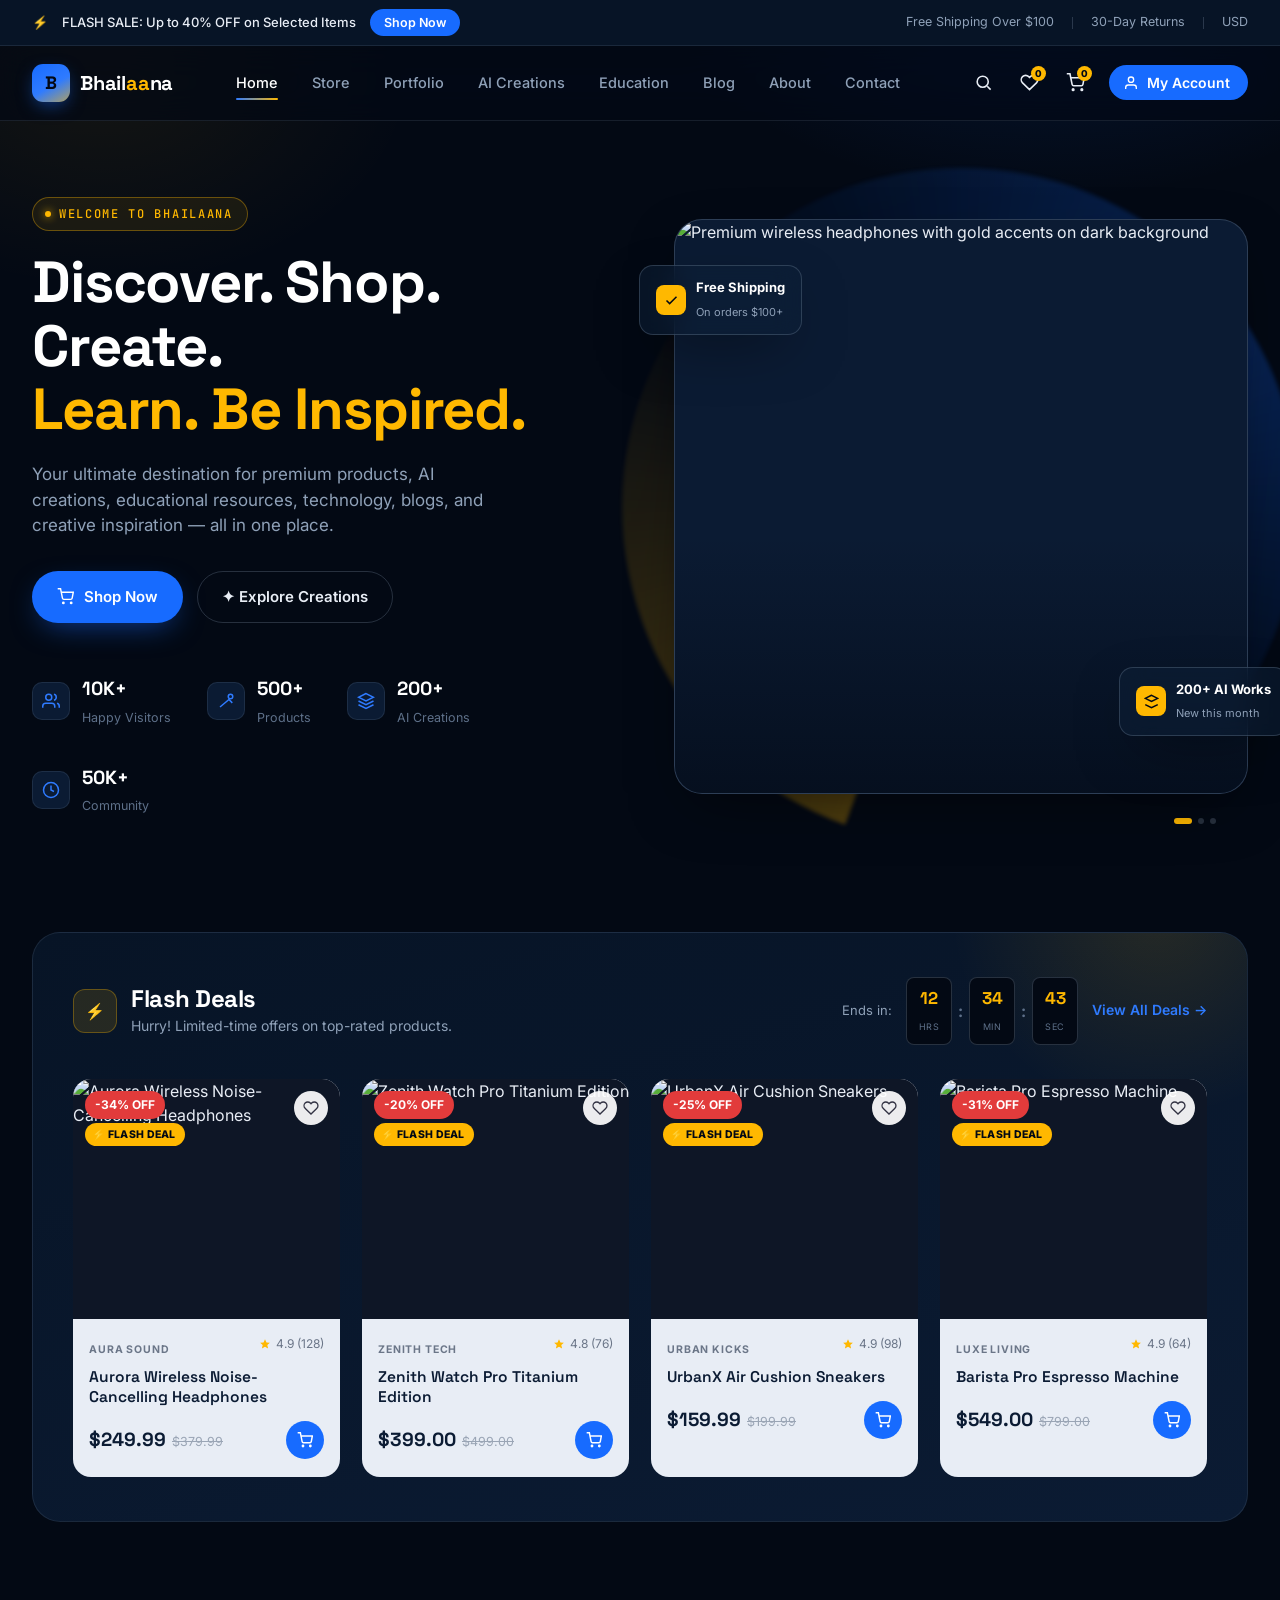
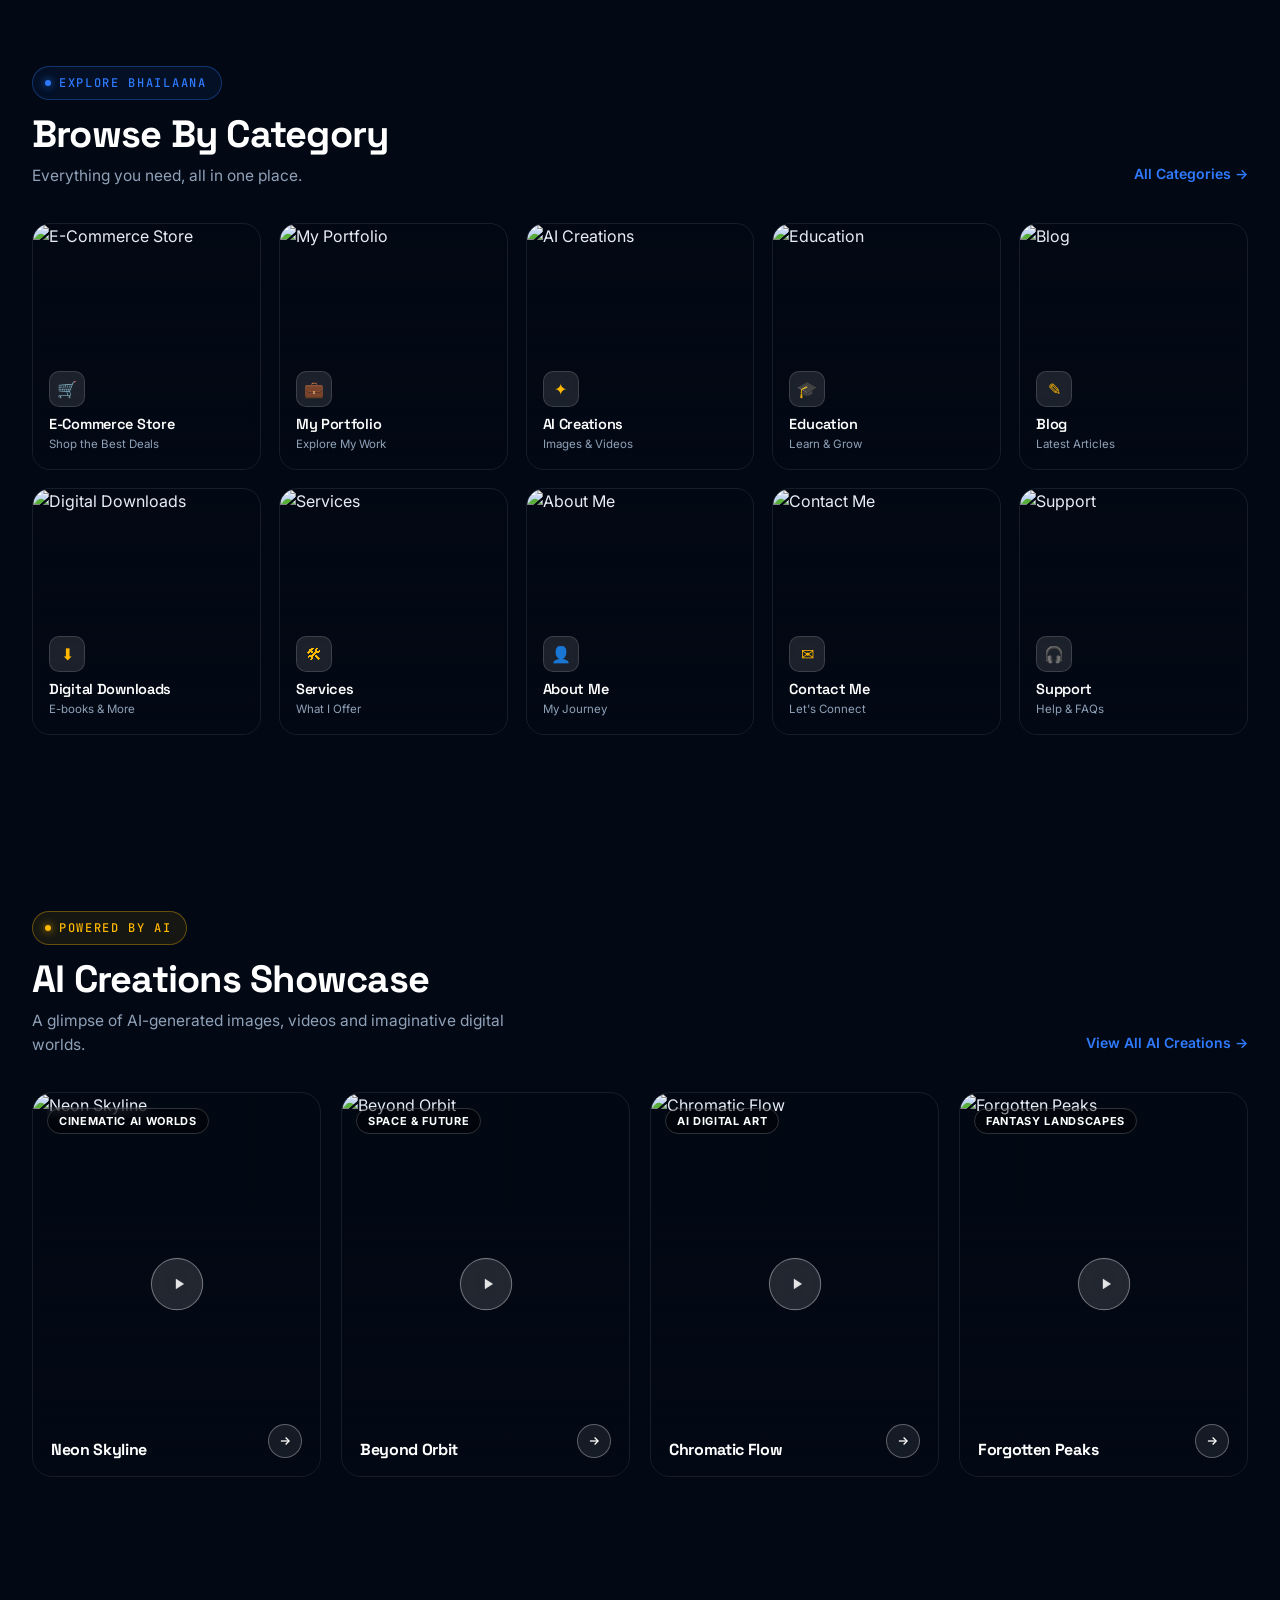
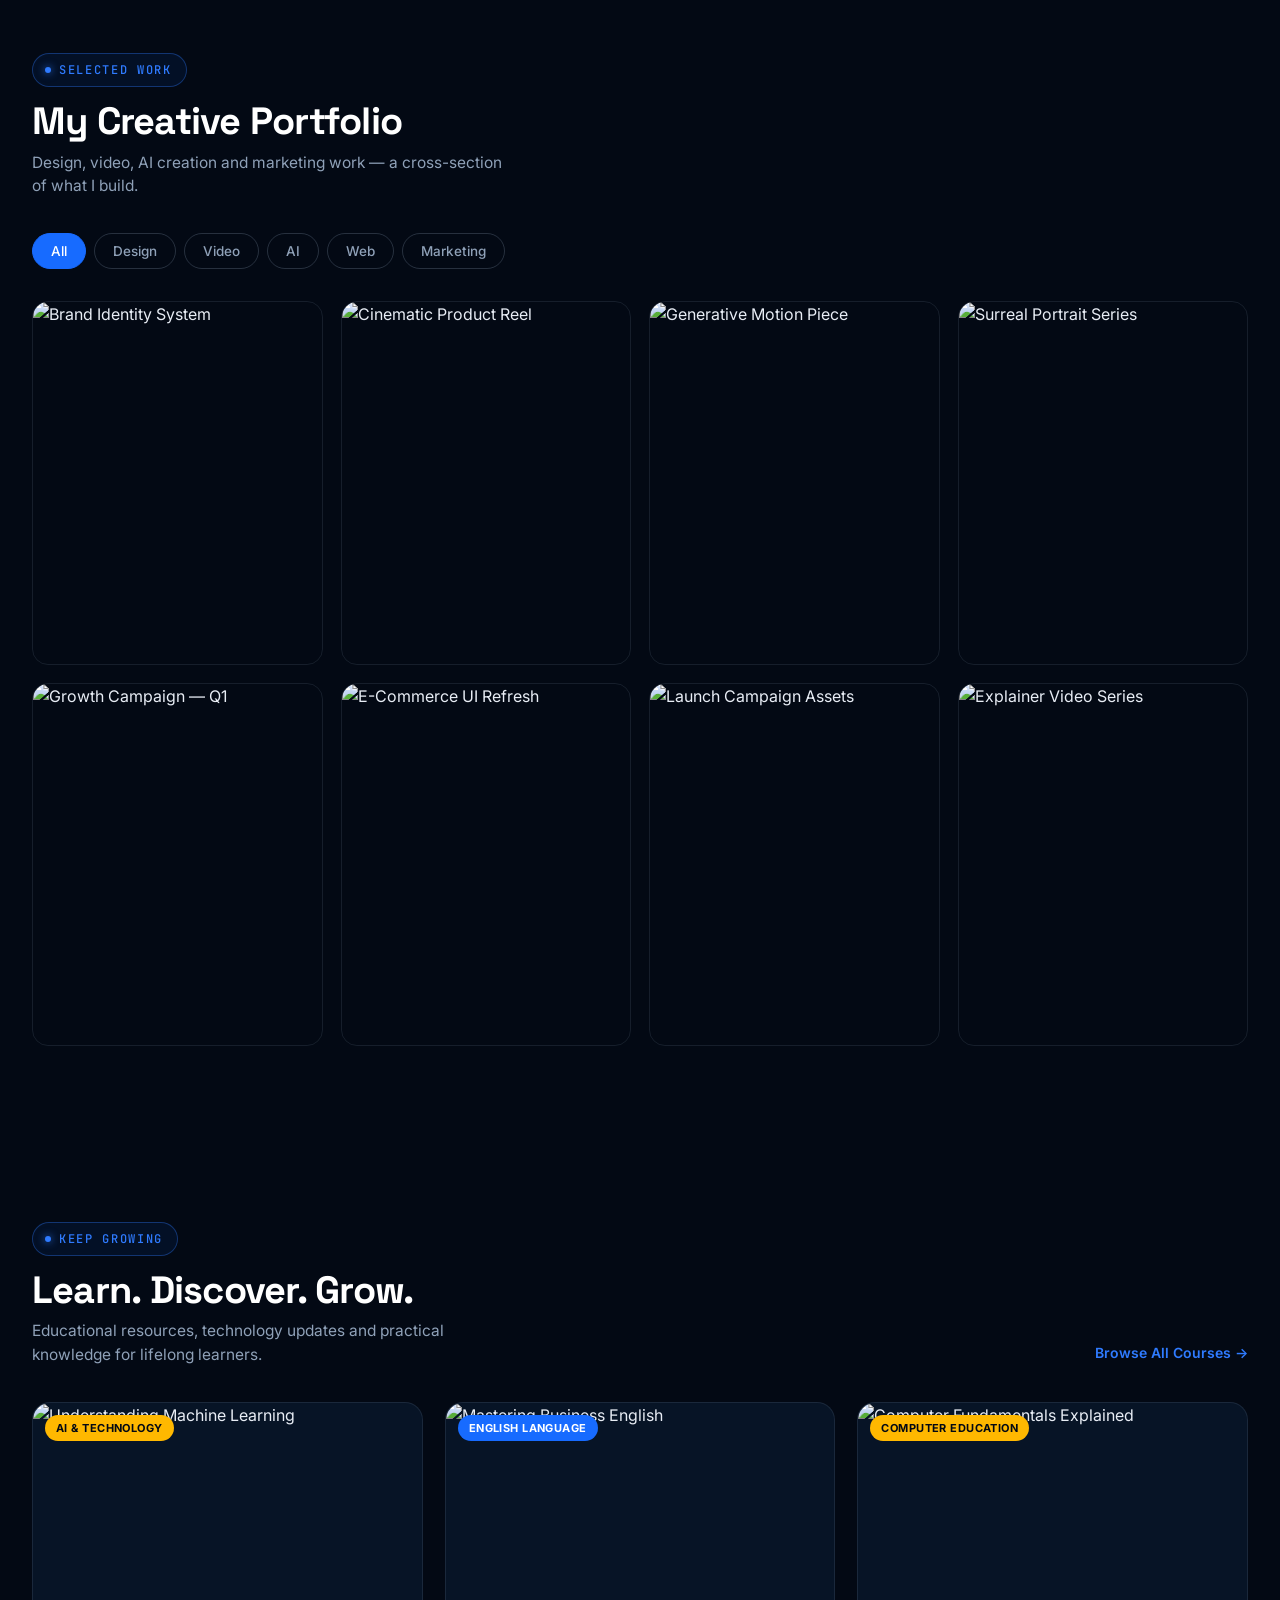
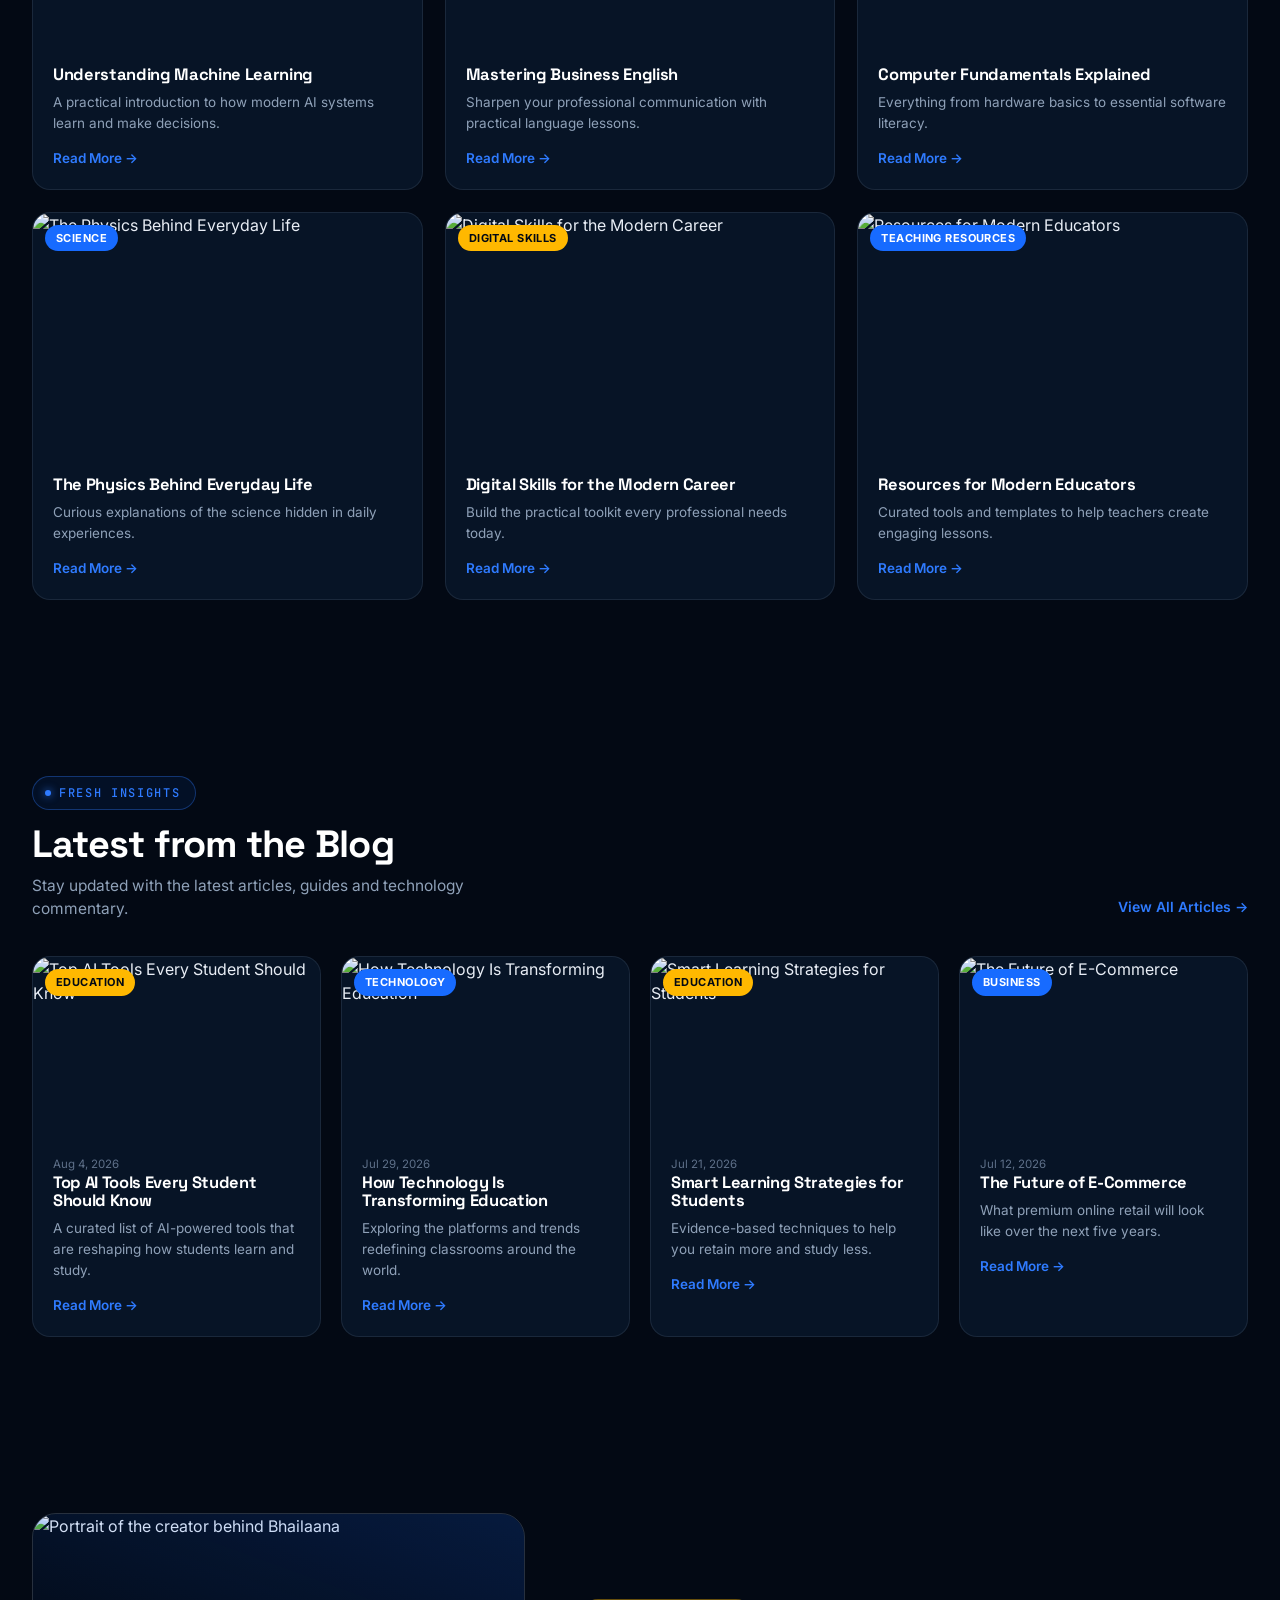
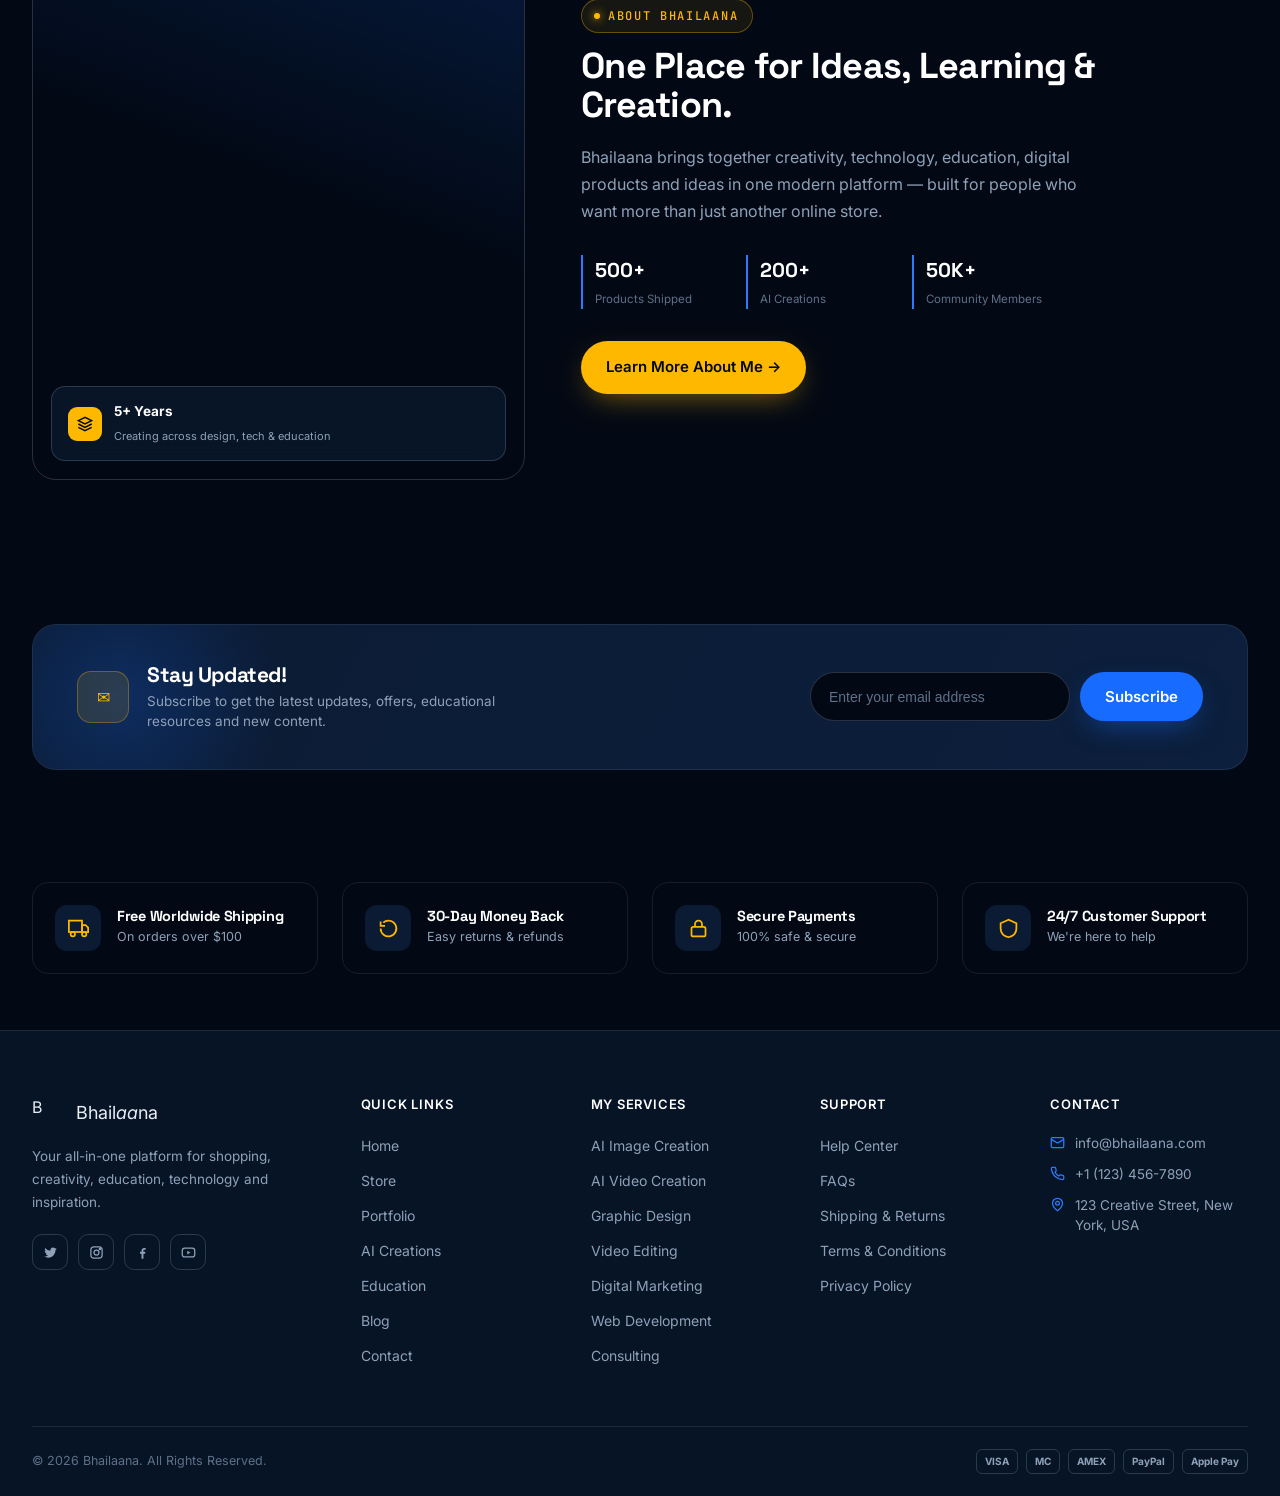
==== index.html @ aaf4d67b "Add files via upload Add homepage," ====
<!DOCTYPE html>
<html lang="en">
<head>
<meta charset="UTF-8">
<meta name="viewport" content="width=device-width, initial-scale=1.0">
<title>Bhailaana — Discover. Shop. Create. Learn.</title>
<meta name="description" content="Bhailaana — a premium digital ecosystem combining e-commerce, AI creations, education, portfolio and technology in one place.">
<link rel="preconnect" href="https://fonts.googleapis.com">
<link rel="preconnect" href="https://fonts.gstatic.com" crossorigin>
<link href="https://fonts.googleapis.com/css2?family=Space+Grotesk:wght@400;500;600;700&family=Inter:wght@400;500;600;700;800&family=JetBrains+Mono:wght@400;500&display=swap" rel="stylesheet">
<style>
  :root{
    --bg-deep:#030914;
    --bg-dark:#071426;
    --bg-navy:#0B1B33;
    --bg-navy-soft:#0E2038;
    --blue:#176BFF;
    --blue-bright:#2F7BFF;
    --gold:#FFB800;
    --gold-soft:#FFD060;
    --white:#FFFFFF;
    --soft-white:#E8EDF5;
    --muted:#8FA1B8;
    --muted-dim:#5E7089;
    --line:rgba(143,161,184,0.14);
    --line-strong:rgba(143,161,184,0.26);
    --glass:rgba(14,32,56,0.55);
    --radius-lg:22px;
    --radius-md:16px;
    --radius-sm:10px;
    --shadow-soft:0 20px 60px -20px rgba(0,0,0,0.6);
    --shadow-glow-blue:0 0 0 1px rgba(23,107,255,0.25), 0 12px 40px -8px rgba(23,107,255,0.45);
    --shadow-glow-gold:0 0 0 1px rgba(255,184,0,0.25), 0 12px 40px -8px rgba(255,184,0,0.35);
    --ease:cubic-bezier(.22,1,.36,1);
  }

  *{box-sizing:border-box; margin:0; padding:0;}
  html{scroll-behavior:smooth;}
  body{
    background:var(--bg-deep);
    color:var(--soft-white);
    font-family:'Inter',sans-serif;
    -webkit-font-smoothing:antialiased;
    overflow-x:hidden;
    line-height:1.5;
  }
  img{max-width:100%; display:block;}
  a{color:inherit; text-decoration:none;}
  button{font-family:inherit; cursor:pointer;}
  ul{list-style:none;}

  h1,h2,h3,h4{
    font-family:'Space Grotesk',sans-serif;
    color:var(--white);
    letter-spacing:-0.02em;
    line-height:1.1;
  }
  .mono{font-family:'JetBrains Mono',monospace;}

  ::selection{background:var(--blue); color:var(--white);}

  .wrap{max-width:1320px; margin:0 auto; padding:0 32px;}

  /* Background ambient glow layer */
  .bg-glow{
    position:fixed; inset:0; z-index:-1; pointer-events:none;
    background:
      radial-gradient(680px 420px at 82% -6%, rgba(23,107,255,0.16), transparent 60%),
      radial-gradient(520px 360px at 8% 8%, rgba(255,184,0,0.07), transparent 60%),
      var(--bg-deep);
  }

  /* ---------- Utility ---------- */
  .eyebrow{
    display:inline-flex; align-items:center; gap:8px;
    font-family:'JetBrains Mono',monospace;
    font-size:12px; letter-spacing:0.14em; text-transform:uppercase;
    color:var(--blue-bright); font-weight:500;
    padding:7px 14px 7px 12px;
    border:1px solid rgba(47,123,255,0.35);
    border-radius:100px;
    background:rgba(23,107,255,0.08);
  }
  .eyebrow.gold{color:var(--gold); border-color:rgba(255,184,0,0.35); background:rgba(255,184,0,0.08);}
  .eyebrow .dot{width:6px; height:6px; border-radius:50%; background:currentColor; box-shadow:0 0 8px currentColor;}

  .section-head{
    display:flex; align-items:flex-end; justify-content:space-between;
    gap:24px; margin-bottom:36px; flex-wrap:wrap;
  }
  .section-head h2{font-size:clamp(26px,3.4vw,38px); margin-top:14px;}
  .section-head p{color:var(--muted); font-size:15.5px; margin-top:8px; max-width:480px;}
  .section-link{
    font-size:14px; font-weight:600; color:var(--blue-bright);
    display:inline-flex; align-items:center; gap:6px;
    white-space:nowrap; padding-bottom:2px; border-bottom:1px solid transparent;
    transition:border-color .25s var(--ease), gap .25s var(--ease), color .25s var(--ease);
  }
  .section-link:hover{gap:10px; border-color:var(--blue-bright); color:var(--gold-soft);}

  section{padding:88px 0; position:relative;}
  section.tight{padding:56px 0;}

  /* Scroll reveal */
  .reveal{opacity:0; transform:translateY(26px); transition:opacity .7s var(--ease), transform .7s var(--ease);}
  .reveal.in{opacity:1; transform:translateY(0);}

  /* ---------- Top Bar ---------- */
  .topbar{
    background:var(--bg-dark);
    border-bottom:1px solid var(--line);
    font-size:13px;
  }
  .topbar .wrap{
    display:flex; align-items:center; justify-content:space-between;
    padding:9px 32px; gap:20px;
  }
  .topbar-left{display:flex; align-items:center; gap:14px; color:var(--soft-white); font-weight:500;}
  .topbar-left .bolt{color:var(--gold);}
  .topbar-left .btn-flash{
    background:var(--blue); color:var(--white); border:none;
    padding:6px 14px; border-radius:100px; font-size:12.5px; font-weight:600;
    transition:transform .2s var(--ease), box-shadow .2s var(--ease), background .2s var(--ease);
  }
  .topbar-left .btn-flash:hover{background:var(--blue-bright); box-shadow:var(--shadow-glow-blue); transform:translateY(-1px);}
  .topbar-right{display:flex; align-items:center; gap:18px; color:var(--muted); font-size:12.5px;}
  .topbar-right span{white-space:nowrap;}
  .topbar-right .sep{width:1px; height:12px; background:var(--line-strong);}
  @media (max-width:900px){ .topbar-right{display:none;} }

  /* ---------- Nav ---------- */
  header.nav{
    position:sticky; top:0; z-index:100;
    background:rgba(3,9,20,0.72);
    backdrop-filter:blur(16px) saturate(140%);
    -webkit-backdrop-filter:blur(16px) saturate(140%);
    border-bottom:1px solid var(--line);
    transition:border-color .3s var(--ease), background .3s var(--ease);
  }
  .nav .wrap{
    display:flex; align-items:center; justify-content:space-between;
    padding:16px 32px;
  }
  .brand{display:flex; align-items:center; gap:10px; font-family:'Space Grotesk',sans-serif;}
  .brand .mark{
    width:38px; height:38px; border-radius:11px;
    background:linear-gradient(150deg, var(--blue) 0%, var(--blue-bright) 55%, var(--gold) 130%);
    display:flex; align-items:center; justify-content:center;
    font-weight:700; color:var(--bg-deep); font-size:18px;
    box-shadow:0 6px 18px -4px rgba(23,107,255,0.55);
  }
  .brand .name{font-size:20px; font-weight:700; color:var(--white); letter-spacing:-0.01em;}
  .brand .name em{font-style:normal; color:var(--gold);}

  .nav-links{display:flex; align-items:center; gap:2px;}
  .nav-links a{
    position:relative; padding:10px 16px; font-size:14.5px; font-weight:500;
    color:var(--muted); border-radius:8px;
    transition:color .2s var(--ease);
  }
  .nav-links a:hover{color:var(--soft-white);}
  .nav-links a.active{color:var(--white);}
  .nav-links a.active::after{
    content:""; position:absolute; left:16px; right:16px; bottom:4px; height:2px;
    background:linear-gradient(90deg, var(--blue-bright), var(--gold)); border-radius:2px;
  }
  @media (max-width:1100px){ .nav-links{display:none;} }

  .nav-actions{display:flex; align-items:center; gap:6px;}
  .icon-btn{
    width:40px; height:40px; border-radius:10px; border:1px solid transparent;
    background:transparent; color:var(--soft-white);
    display:flex; align-items:center; justify-content:center; position:relative;
    transition:background .2s var(--ease), border-color .2s var(--ease), transform .2s var(--ease);
  }
  .icon-btn:hover{background:var(--bg-navy); border-color:var(--line-strong); transform:translateY(-1px);}
  .icon-btn svg{width:19px; height:19px;}
  .badge-count{
    position:absolute; top:2px; right:2px; background:var(--gold); color:var(--bg-deep);
    font-size:9.5px; font-weight:800; min-width:15px; height:15px; border-radius:50%;
    display:flex; align-items:center; justify-content:center;
  }
  .btn-account{
    margin-left:8px; display:flex; align-items:center; gap:8px;
    background:var(--blue); color:var(--white); border:none;
    padding:9px 18px 9px 14px; border-radius:100px; font-size:14px; font-weight:600;
    transition:background .2s var(--ease), box-shadow .2s var(--ease), transform .2s var(--ease);
  }
  .btn-account:hover{background:var(--blue-bright); box-shadow:var(--shadow-glow-blue); transform:translateY(-1px);}
  .btn-account svg{width:16px; height:16px;}
  @media (max-width:640px){ .btn-account span{display:none;} .btn-account{padding:9px;} }

  .hamburger{display:none; width:40px; height:40px; border-radius:10px; border:1px solid var(--line-strong); background:var(--bg-navy); align-items:center; justify-content:center; flex-direction:column; gap:4px;}
  .hamburger span{width:18px; height:2px; background:var(--soft-white); border-radius:2px; transition:transform .25s var(--ease), opacity .25s var(--ease);}
  @media (max-width:1100px){ .hamburger{display:flex;} }

  .mobile-menu{
    display:none; flex-direction:column; gap:2px; padding:10px 16px 22px;
    border-top:1px solid var(--line);
    background:rgba(3,9,20,0.98);
  }
  .mobile-menu.open{display:flex;}
  .mobile-menu a{padding:13px 10px; font-size:16px; font-weight:500; color:var(--soft-white); border-bottom:1px solid var(--line);}

  /* ---------- Hero ---------- */
  .hero{padding:76px 0 60px; overflow:visible;}
  .hero .wrap{display:grid; grid-template-columns:1.02fr 1fr; gap:56px; align-items:center;}
  @media (max-width:980px){ .hero .wrap{grid-template-columns:1fr; gap:44px; text-align:center;} }

  .hero-copy h1{font-size:clamp(38px,5.4vw,58px); margin-top:20px;}
  .hero-copy h1 .line-gold{color:var(--gold); display:block;}
  .hero-copy p.lead{color:var(--muted); font-size:17px; max-width:480px; margin-top:20px;}
  @media (max-width:980px){ .hero-copy p.lead{margin-left:auto; margin-right:auto;} }

  .hero-btns{display:flex; gap:14px; margin-top:32px; flex-wrap:wrap;}
  @media (max-width:980px){ .hero-btns{justify-content:center;} }

  .btn{
    display:inline-flex; align-items:center; gap:10px; font-weight:600; font-size:15px;
    padding:14px 24px; border-radius:100px; border:1px solid transparent;
    transition:transform .22s var(--ease), box-shadow .22s var(--ease), background .22s var(--ease), border-color .22s var(--ease);
  }
  .btn svg{width:17px; height:17px;}
  .btn-primary{background:var(--blue); color:var(--white); box-shadow:0 10px 30px -10px rgba(23,107,255,0.6);}
  .btn-primary:hover{background:var(--blue-bright); transform:translateY(-2px); box-shadow:var(--shadow-glow-blue);}
  .btn-secondary{background:transparent; color:var(--soft-white); border-color:var(--line-strong);}
  .btn-secondary:hover{border-color:var(--gold); color:var(--gold-soft); transform:translateY(-2px);}
  .btn-gold{background:var(--gold); color:var(--bg-deep); box-shadow:0 10px 30px -10px rgba(255,184,0,0.55);}
  .btn-gold:hover{background:var(--gold-soft); transform:translateY(-2px); box-shadow:var(--shadow-glow-gold);}

  .hero-stats{display:flex; gap:36px; margin-top:52px; flex-wrap:wrap;}
  @media (max-width:980px){ .hero-stats{justify-content:center;} }
  .hero-stats .stat{display:flex; align-items:center; gap:12px;}
  .hero-stats .stat .ic{width:38px; height:38px; border-radius:10px; background:var(--bg-navy); border:1px solid var(--line); display:flex; align-items:center; justify-content:center; color:var(--blue-bright); flex-shrink:0;}
  .hero-stats .stat .ic svg{width:18px; height:18px;}
  .hero-stats .stat b{display:block; font-family:'Space Grotesk',sans-serif; font-size:19px; color:var(--white);}
  .hero-stats .stat small{color:var(--muted-dim); font-size:12.5px;}

  .hero-visual{position:relative; display:flex; align-items:center; justify-content:center;}
  .hero-ring{
    position:absolute; width:118%; padding-top:118%; border-radius:50%;
    background:conic-gradient(from 200deg, rgba(255,184,0,0.55), transparent 30%, rgba(23,107,255,0.5) 60%, transparent 85%);
    filter:blur(2px); opacity:0.55; animation:spin 22s linear infinite;
  }
  @keyframes spin{ to{ transform:rotate(360deg);} }
  .hero-img-card{
    position:relative; z-index:2; width:100%; border-radius:28px; overflow:hidden;
    border:1px solid var(--line-strong); box-shadow:var(--shadow-soft);
    aspect-ratio:1/1; background:var(--bg-navy);
  }
  .hero-img-card img{width:100%; height:100%; object-fit:cover;}
  .hero-img-card::after{
    content:""; position:absolute; inset:0;
    background:linear-gradient(180deg, transparent 55%, rgba(3,9,20,0.65) 100%);
  }
  .hero-float{
    position:absolute; z-index:3; background:var(--glass); backdrop-filter:blur(14px);
    border:1px solid var(--line-strong); border-radius:14px; padding:12px 16px;
    display:flex; align-items:center; gap:10px; box-shadow:var(--shadow-soft);
  }
  .hero-float.f1{top:8%; left:-6%;}
  .hero-float.f2{bottom:10%; right:-7%;}
  @media (max-width:980px){ .hero-float{display:none;} }
  .hero-float .ic{width:30px; height:30px; border-radius:8px; background:var(--gold); display:flex; align-items:center; justify-content:center; color:var(--bg-deep);}
  .hero-float .ic svg{width:15px; height:15px;}
  .hero-float b{font-size:13px; color:var(--white); display:block;}
  .hero-float small{font-size:11px; color:var(--muted);}

  .hero-nav-dots{position:absolute; right:32px; bottom:-30px; display:flex; align-items:center; gap:10px;}
  .hero-nav-dots button{width:24px; height:24px; border-radius:50%; border:1px solid var(--line-strong); background:var(--bg-navy); color:var(--muted); display:flex; align-items:center; justify-content:center;}
  .hero-nav-dots .dots{display:flex; gap:6px;}
  .hero-nav-dots .dots i{width:6px; height:6px; border-radius:50%; background:var(--line-strong); display:block;}
  .hero-nav-dots .dots i.on{background:var(--gold); width:18px; border-radius:4px;}
  @media (max-width:980px){ .hero-nav-dots{display:none;} }

  /* ---------- Flash Deals ---------- */
  .flash-panel{
    background:linear-gradient(165deg, var(--bg-dark) 0%, var(--bg-navy) 100%);
    border:1px solid var(--line); border-radius:28px;
    padding:44px 40px; position:relative; overflow:hidden;
  }
  .flash-panel::before{
    content:""; position:absolute; top:-40%; right:-10%; width:420px; height:420px; border-radius:50%;
    background:radial-gradient(circle, rgba(255,184,0,0.12), transparent 70%);
  }
  .flash-head{display:flex; align-items:center; justify-content:space-between; gap:24px; flex-wrap:wrap; margin-bottom:34px; position:relative;}
  .flash-title{display:flex; align-items:center; gap:14px;}
  .flash-title .ic{width:44px; height:44px; border-radius:12px; background:rgba(255,184,0,0.12); border:1px solid rgba(255,184,0,0.3); display:flex; align-items:center; justify-content:center; color:var(--gold);}
  .flash-title .ic svg{width:21px; height:21px;}
  .flash-title h2{font-size:24px;}
  .flash-title p{color:var(--muted); font-size:14px; margin-top:2px;}
  .countdown-wrap{display:flex; align-items:center; gap:14px;}
  .countdown-wrap .lbl{color:var(--muted); font-size:13px;}
  .countdown{display:flex; gap:6px;}
  .countdown .cell{background:var(--bg-deep); border:1px solid var(--line-strong); border-radius:8px; padding:8px 10px; text-align:center; min-width:46px;}
  .countdown .cell b{display:block; font-family:'Space Grotesk',sans-serif; font-size:17px; color:var(--gold);}
  .countdown .cell small{font-size:9px; color:var(--muted-dim); text-transform:uppercase; letter-spacing:.05em;}
  .countdown .colon{color:var(--muted-dim); font-weight:700; align-self:center;}

  .product-grid{display:grid; grid-template-columns:repeat(4,1fr); gap:22px; position:relative;}
  @media (max-width:1080px){ .product-grid{grid-template-columns:repeat(2,1fr);} }
  @media (max-width:520px){ .product-grid{grid-template-columns:1fr;} }

  .product-card{
    background:var(--soft-white); border-radius:18px; overflow:hidden; position:relative;
    transition:transform .3s var(--ease), box-shadow .3s var(--ease);
  }
  .product-card:hover{transform:translateY(-6px); box-shadow:0 24px 50px -16px rgba(0,0,0,0.5);}
  .product-media{position:relative; aspect-ratio:1/0.9; overflow:hidden; background:#0e1626;}
  .product-media img{width:100%; height:100%; object-fit:cover; transition:transform .5s var(--ease);}
  .product-card:hover .product-media img{transform:scale(1.08);}
  .badge-discount{
    position:absolute; top:12px; left:12px; background:#E23B3B; color:#fff; font-size:12px; font-weight:700;
    padding:5px 10px; border-radius:100px; z-index:2;
  }
  .badge-flash{
    position:absolute; top:44px; left:12px; background:var(--gold); color:var(--bg-deep); font-size:10.5px; font-weight:800;
    padding:4px 9px 4px 7px; border-radius:100px; z-index:2; display:flex; align-items:center; gap:4px; text-transform:uppercase; letter-spacing:.03em;
  }
  .wish-btn{
    position:absolute; top:12px; right:12px; width:34px; height:34px; border-radius:50%; background:rgba(255,255,255,0.92);
    display:flex; align-items:center; justify-content:center; color:#334; z-index:2; border:none;
    transition:background .2s var(--ease), color .2s var(--ease), transform .2s var(--ease);
  }
  .wish-btn svg{width:16px; height:16px;}
  .wish-btn:hover{background:var(--gold); color:var(--bg-deep); transform:scale(1.1);}
  .wish-btn.active{background:#E23B3B; color:#fff;}
  .product-info{padding:16px 16px 18px; color:var(--bg-deep);}
  .product-brand{font-size:10.5px; font-weight:700; letter-spacing:.08em; color:#6b7688; text-transform:uppercase;}
  .product-rating{display:flex; align-items:center; gap:5px; font-size:12px; color:#6b7688; float:right;}
  .product-rating svg{width:12px; height:12px; color:var(--gold); fill:var(--gold);}
  .product-name{font-family:'Space Grotesk',sans-serif; font-size:15.5px; font-weight:600; margin-top:8px; clear:both; color:#0B1B33; line-height:1.3;}
  .price-row{display:flex; align-items:center; justify-content:space-between; margin-top:14px;}
  .price-cur{font-family:'Space Grotesk',sans-serif; font-size:19px; font-weight:700; color:#0B1B33;}
  .price-old{font-size:12.5px; color:#9aa5b5; text-decoration:line-through; margin-left:6px;}
  .add-cart-btn{
    width:38px; height:38px; border-radius:50%; background:var(--blue); color:#fff; border:none;
    display:flex; align-items:center; justify-content:center; flex-shrink:0;
    transition:background .2s var(--ease), transform .2s var(--ease);
  }
  .add-cart-btn svg{width:16px; height:16px;}
  .add-cart-btn:hover{background:var(--blue-bright); transform:scale(1.08) rotate(-4deg);}
  .add-cart-btn.added{background:var(--gold); color:var(--bg-deep);}

  /* ---------- Category grid ---------- */
  .cat-grid{display:grid; grid-template-columns:repeat(5,1fr); gap:18px;}
  @media (max-width:1080px){ .cat-grid{grid-template-columns:repeat(3,1fr);} }
  @media (max-width:640px){ .cat-grid{grid-template-columns:repeat(2,1fr);} }

  .cat-card{
    position:relative; border-radius:18px; overflow:hidden; aspect-ratio:1/1.08;
    border:1px solid var(--line); display:flex; align-items:flex-end;
    transition:transform .35s var(--ease), border-color .35s var(--ease);
  }
  .cat-card:hover{transform:translateY(-5px); border-color:var(--line-strong);}
  .cat-card img{position:absolute; inset:0; width:100%; height:100%; object-fit:cover; transition:transform .5s var(--ease), filter .4s var(--ease);}
  .cat-card:hover img{transform:scale(1.1);}
  .cat-card::before{
    content:""; position:absolute; inset:0;
    background:linear-gradient(180deg, rgba(3,9,20,0.15) 0%, rgba(3,9,20,0.88) 100%);
    transition:background .35s var(--ease);
  }
  .cat-card:hover::before{background:linear-gradient(180deg, rgba(3,9,20,0.35) 0%, rgba(23,107,255,0.55) 100%);}
  .cat-body{position:relative; z-index:2; padding:16px; width:100%;}
  .cat-ic{
    width:36px; height:36px; border-radius:10px; display:flex; align-items:center; justify-content:center;
    background:rgba(255,255,255,0.1); backdrop-filter:blur(6px); margin-bottom:10px; color:var(--gold);
    border:1px solid rgba(255,255,255,0.14);
  }
  .cat-ic svg{width:17px; height:17px;}
  .cat-body h4{font-size:14.5px; font-weight:600; color:var(--white);}
  .cat-body p{font-size:11.5px; color:var(--muted); margin-top:3px;}

  /* ---------- AI Creations ---------- */
  .ai-grid{display:grid; grid-template-columns:repeat(4,1fr); gap:20px;}
  @media (max-width:980px){ .ai-grid{grid-template-columns:repeat(2,1fr);} }
  @media (max-width:560px){ .ai-grid{grid-template-columns:1fr;} }
  .ai-card{
    position:relative; border-radius:20px; overflow:hidden; aspect-ratio:3/4;
    border:1px solid var(--line); cursor:pointer;
  }
  .ai-card img{position:absolute; inset:0; width:100%; height:100%; object-fit:cover; transition:transform .6s var(--ease);}
  .ai-card:hover img{transform:scale(1.12);}
  .ai-card::before{content:""; position:absolute; inset:0; background:linear-gradient(180deg, rgba(3,9,20,0.05) 30%, rgba(3,9,20,0.9) 100%);}
  .ai-card-top{position:absolute; top:14px; left:14px; z-index:2;}
  .ai-cat-label{font-size:11px; font-weight:700; text-transform:uppercase; letter-spacing:.06em; color:var(--white); background:rgba(0,0,0,0.4); backdrop-filter:blur(6px); padding:5px 11px; border-radius:100px; border:1px solid rgba(255,255,255,0.18);}
  .ai-play{
    position:absolute; top:50%; left:50%; transform:translate(-50%,-50%) scale(0.9); z-index:2;
    width:58px; height:58px; border-radius:50%; background:rgba(255,255,255,0.14); backdrop-filter:blur(8px);
    border:1.5px solid rgba(255,255,255,0.5); display:flex; align-items:center; justify-content:center;
    color:#fff; opacity:0.9; transition:transform .3s var(--ease), background .3s var(--ease), opacity .3s var(--ease);
  }
  .ai-card:hover .ai-play{transform:translate(-50%,-50%) scale(1.08); background:var(--gold); color:var(--bg-deep); opacity:1;}
  .ai-play svg{width:20px; height:20px; margin-left:3px;}
  .ai-card-bottom{position:absolute; bottom:0; left:0; right:0; z-index:2; padding:18px; display:flex; align-items:flex-end; justify-content:space-between; gap:10px;}
  .ai-card-bottom h4{font-size:16px; color:var(--white);}
  .ai-view-btn{
    width:34px; height:34px; border-radius:50%; border:1px solid rgba(255,255,255,0.3); background:rgba(255,255,255,0.08);
    display:flex; align-items:center; justify-content:center; color:#fff; flex-shrink:0;
    transition:background .2s var(--ease), transform .2s var(--ease);
  }
  .ai-view-btn svg{width:14px; height:14px;}
  .ai-card:hover .ai-view-btn{background:var(--blue); border-color:var(--blue); transform:translateX(3px);}

  /* ---------- Portfolio ---------- */
  .filter-bar{display:flex; gap:8px; flex-wrap:wrap; margin-bottom:32px;}
  .filter-btn{
    padding:9px 18px; border-radius:100px; border:1px solid var(--line-strong); background:transparent;
    color:var(--muted); font-size:13.5px; font-weight:500;
    transition:background .2s var(--ease), color .2s var(--ease), border-color .2s var(--ease);
  }
  .filter-btn:hover{color:var(--soft-white); border-color:var(--blue-bright);}
  .filter-btn.active{background:var(--blue); color:var(--white); border-color:var(--blue);}

  .portfolio-grid{display:grid; grid-template-columns:repeat(4,1fr); gap:18px;}
  @media (max-width:1080px){ .portfolio-grid{grid-template-columns:repeat(3,1fr);} }
  @media (max-width:760px){ .portfolio-grid{grid-template-columns:repeat(2,1fr);} }
  @media (max-width:480px){ .portfolio-grid{grid-template-columns:1fr;} }

  .portfolio-item{
    position:relative; border-radius:16px; overflow:hidden; aspect-ratio:4/5; border:1px solid var(--line);
    opacity:1; transform:scale(1); transition:opacity .35s var(--ease), transform .35s var(--ease);
  }
  .portfolio-item.hidden{display:none;}
  .portfolio-item img{position:absolute; inset:0; width:100%; height:100%; object-fit:cover; transition:transform .5s var(--ease);}
  .portfolio-item:hover img{transform:scale(1.1);}
  .portfolio-item::before{content:""; position:absolute; inset:0; background:linear-gradient(180deg, transparent 45%, rgba(3,9,20,0.92) 100%); opacity:0; transition:opacity .3s var(--ease);}
  .portfolio-item:hover::before{opacity:1;}
  .portfolio-cap{position:absolute; bottom:-14px; left:14px; right:14px; z-index:2; opacity:0; transition:opacity .3s var(--ease), bottom .3s var(--ease);}
  .portfolio-item:hover .portfolio-cap{opacity:1; bottom:14px;}
  .portfolio-cap span{font-size:10.5px; text-transform:uppercase; letter-spacing:.06em; color:var(--gold); font-weight:700;}
  .portfolio-cap h4{font-size:14.5px; color:var(--white); margin-top:3px;}

  /* ---------- Education ---------- */
  .edu-grid{display:grid; grid-template-columns:repeat(3,1fr); gap:22px;}
  @media (max-width:900px){ .edu-grid{grid-template-columns:repeat(2,1fr);} }
  @media (max-width:560px){ .edu-grid{grid-template-columns:1fr;} }
  .card-plain{
    background:var(--bg-dark); border:1px solid var(--line); border-radius:18px; overflow:hidden;
    transition:transform .3s var(--ease), border-color .3s var(--ease), box-shadow .3s var(--ease);
  }
  .card-plain:hover{transform:translateY(-5px); border-color:rgba(47,123,255,0.4); box-shadow:0 20px 45px -18px rgba(23,107,255,0.35);}
  .card-media{aspect-ratio:16/10; overflow:hidden; position:relative;}
  .card-media img{width:100%; height:100%; object-fit:cover; transition:transform .5s var(--ease);}
  .card-plain:hover .card-media img{transform:scale(1.08);}
  .cat-pill{position:absolute; top:12px; left:12px; font-size:11px; font-weight:700; color:var(--bg-deep); background:var(--gold); padding:5px 11px; border-radius:100px; text-transform:uppercase; letter-spacing:.04em;}
  .cat-pill.blue{color:#fff; background:var(--blue);}
  .card-body{padding:20px;}
  .card-body h4{font-size:16.5px; margin-bottom:8px;}
  .card-body p{color:var(--muted); font-size:13.5px; line-height:1.55;}
  .read-more{display:inline-flex; align-items:center; gap:6px; color:var(--blue-bright); font-size:13.5px; font-weight:600; margin-top:14px; transition:gap .25s var(--ease);}
  .read-more:hover{gap:10px; color:var(--gold-soft);}

  /* ---------- Blog ---------- */
  .blog-grid{display:grid; grid-template-columns:repeat(4,1fr); gap:20px;}
  @media (max-width:1080px){ .blog-grid{grid-template-columns:repeat(2,1fr);} }
  @media (max-width:560px){ .blog-grid{grid-template-columns:1fr;} }
  .blog-meta{display:flex; align-items:center; justify-content:space-between; margin-bottom:4px;}
  .blog-date{font-size:11.5px; color:var(--muted-dim);}

  /* ---------- About ---------- */
  .about-wrap{display:grid; grid-template-columns:0.85fr 1.15fr; gap:56px; align-items:center;}
  @media (max-width:900px){ .about-wrap{grid-template-columns:1fr; text-align:center;} }
  .about-img-frame{position:relative; border-radius:24px; overflow:hidden; aspect-ratio:4/4.6; border:1px solid var(--line-strong);}
  .about-img-frame img{width:100%; height:100%; object-fit:cover;}
  .about-img-frame::after{content:""; position:absolute; inset:0; background:linear-gradient(200deg, rgba(23,107,255,0.18), transparent 50%);}
  .about-badge{position:absolute; bottom:18px; left:18px; right:18px; background:var(--glass); backdrop-filter:blur(12px); border:1px solid var(--line-strong); border-radius:14px; padding:14px 16px; display:flex; align-items:center; gap:12px;}
  .about-badge .ic{width:34px; height:34px; border-radius:9px; background:var(--gold); display:flex; align-items:center; justify-content:center; color:var(--bg-deep); flex-shrink:0;}
  .about-badge .ic svg{width:16px; height:16px;}
  .about-badge b{font-size:13.5px; color:var(--white); display:block;}
  .about-badge small{font-size:11px; color:var(--muted);}
  .about-copy h2{font-size:clamp(26px,3.6vw,36px); margin-top:14px; max-width:520px;}
  .about-copy p.lead{color:var(--muted); font-size:16px; margin-top:18px; max-width:500px; line-height:1.7;}
  @media (max-width:900px){ .about-copy p.lead{margin-left:auto; margin-right:auto;} }
  .about-facts{display:grid; grid-template-columns:repeat(3,1fr); gap:16px; margin-top:30px; max-width:480px;}
  @media (max-width:900px){ .about-facts{margin-left:auto; margin-right:auto;} }
  .about-facts div{border-left:2px solid var(--blue-bright); padding-left:12px; text-align:left;}
  .about-facts b{font-family:'Space Grotesk',sans-serif; font-size:20px; color:var(--white); display:block;}
  .about-facts small{font-size:11.5px; color:var(--muted-dim);}
  .about-copy .btn{margin-top:32px;}

  /* ---------- Newsletter ---------- */
  .newsletter{
    background:linear-gradient(120deg, var(--bg-navy) 0%, #0c1f3c 100%);
    border:1px solid var(--line); border-radius:24px; padding:38px 44px;
    display:flex; align-items:center; justify-content:space-between; gap:32px; flex-wrap:wrap;
    position:relative; overflow:hidden;
  }
  .newsletter::before{content:""; position:absolute; top:-60%; left:-6%; width:320px; height:320px; border-radius:50%; background:radial-gradient(circle, rgba(23,107,255,0.22), transparent 70%);}
  .newsletter-left{display:flex; align-items:center; gap:18px; position:relative;}
  .newsletter-left .ic{width:52px; height:52px; border-radius:14px; background:rgba(255,184,0,0.12); border:1px solid rgba(255,184,0,0.3); display:flex; align-items:center; justify-content:center; color:var(--gold); flex-shrink:0;}
  .newsletter-left .ic svg{width:24px; height:24px;}
  .newsletter-left h3{font-size:21px;}
  .newsletter-left p{color:var(--muted); font-size:13.5px; margin-top:5px; max-width:360px;}
  .newsletter-form{display:flex; gap:10px; position:relative; flex-wrap:wrap;}
  .newsletter-form input{
    background:var(--bg-deep); border:1px solid var(--line-strong); color:var(--soft-white);
    padding:14px 18px; border-radius:100px; font-size:14px; min-width:260px; outline:none;
    transition:border-color .2s var(--ease);
  }
  .newsletter-form input:focus{border-color:var(--blue-bright);}
  .newsletter-form input::placeholder{color:var(--muted-dim);}

  /* ---------- Trust bar ---------- */
  .trust-grid{display:grid; grid-template-columns:repeat(4,1fr); gap:24px;}
  @media (max-width:900px){ .trust-grid{grid-template-columns:repeat(2,1fr);} }
  @media (max-width:520px){ .trust-grid{grid-template-columns:1fr;} }
  .trust-item{display:flex; align-items:center; gap:16px; padding:22px; border:1px solid var(--line); border-radius:16px; transition:border-color .3s var(--ease), transform .3s var(--ease);}
  .trust-item:hover{border-color:var(--line-strong); transform:translateY(-3px);}
  .trust-item .ic{width:46px; height:46px; border-radius:12px; background:var(--bg-navy); display:flex; align-items:center; justify-content:center; color:var(--gold); flex-shrink:0;}
  .trust-item .ic svg{width:21px; height:21px;}
  .trust-item h4{font-size:14.5px; margin-bottom:3px;}
  .trust-item p{font-size:12.5px; color:var(--muted);}

  /* ---------- Footer ---------- */
  footer{background:var(--bg-dark); border-top:1px solid var(--line); padding:64px 0 0;}
  .footer-grid{display:grid; grid-template-columns:1.5fr 1fr 1fr 1fr 1fr; gap:32px; padding-bottom:48px;}
  @media (max-width:980px){ .footer-grid{grid-template-columns:repeat(2,1fr);} }
  @media (max-width:560px){ .footer-grid{grid-template-columns:1fr;} }
  .footer-grid h5{font-size:13px; color:var(--white); text-transform:uppercase; letter-spacing:.06em; margin-bottom:18px; font-weight:600;}
  .footer-grid ul li{margin-bottom:11px;}
  .footer-grid ul li a{color:var(--muted); font-size:14px; transition:color .2s var(--ease), padding-left .2s var(--ease);}
  .footer-grid ul li a:hover{color:var(--gold-soft); padding-left:4px;}
  .footer-about p{color:var(--muted); font-size:13.5px; margin:16px 0 20px; max-width:280px; line-height:1.7;}
  .footer-brand{display:flex; align-items:center; gap:10px;}
  .social-row{display:flex; gap:10px;}
  .social-row a{width:36px; height:36px; border-radius:10px; border:1px solid var(--line-strong); display:flex; align-items:center; justify-content:center; color:var(--muted); transition:background .2s var(--ease), color .2s var(--ease), border-color .2s var(--ease);}
  .social-row a:hover{background:var(--blue); color:#fff; border-color:var(--blue);}
  .social-row svg{width:15px; height:15px;}
  .footer-contact li{display:flex; align-items:flex-start; gap:10px; color:var(--muted); font-size:13.5px; margin-bottom:14px;}
  .footer-contact svg{width:15px; height:15px; color:var(--blue-bright); flex-shrink:0; margin-top:2px;}

  .footer-bottom{
    border-top:1px solid var(--line); padding:22px 0; display:flex; align-items:center; justify-content:space-between;
    gap:16px; flex-wrap:wrap; font-size:12.5px; color:var(--muted-dim);
  }
  .payment-icons{display:flex; gap:8px; align-items:center;}
  .payment-icons span{border:1px solid var(--line-strong); border-radius:6px; padding:4px 8px; font-size:10px; font-weight:700; color:var(--muted);}

  .back-to-top{
    position:fixed; bottom:26px; right:26px; width:46px; height:46px; border-radius:50%;
    background:var(--blue); color:#fff; border:none; display:flex; align-items:center; justify-content:center;
    box-shadow:0 10px 30px -8px rgba(23,107,255,0.6); z-index:90; opacity:0; pointer-events:none;
    transition:opacity .3s var(--ease), transform .3s var(--ease), background .2s var(--ease);
  }
  .back-to-top.show{opacity:1; pointer-events:auto;}
  .back-to-top:hover{background:var(--blue-bright); transform:translateY(-3px);}
  .back-to-top svg{width:19px; height:19px;}

  @media (prefers-reduced-motion: reduce){
    *{animation-duration:0.001ms !important; transition-duration:0.001ms !important;}
  }

  @media (max-width:640px){
    .wrap{padding:0 20px;}
    section{padding:60px 0;}
    .flash-panel{padding:28px 20px;}
    .newsletter{padding:30px 24px;}
  }
</style>
</head>
<body>

<div class="bg-glow"></div>

<!-- ============ TOP PROMO BAR ============ -->
<div class="topbar">
  <div class="wrap">
    <div class="topbar-left">
      <span class="bolt">⚡</span>
      <span>FLASH SALE: Up to 40% OFF on Selected Items</span>
      <button class="btn-flash">Shop Now</button>
    </div>
    <div class="topbar-right">
      <span>Free Shipping Over $100</span>
      <span class="sep"></span>
      <span>30-Day Returns</span>
      <span class="sep"></span>
      <span>USD</span>
    </div>
  </div>
</div>

<!-- ============ MAIN NAV ============ -->
<header class="nav">
  <div class="wrap">
    <a href="#" class="brand">
      <span class="mark">B</span>
      <span class="name">Bhail<em>aa</em>na</span>
    </a>

    <nav class="nav-links">
      <a href="#" class="active">Home</a>
      <a href="#store">Store</a>
      <a href="#portfolio">Portfolio</a>
      <a href="#ai-creations">AI Creations</a>
      <a href="#education">Education</a>
      <a href="#blog">Blog</a>
      <a href="#about">About</a>
      <a href="#contact">Contact</a>
    </nav>

    <div class="nav-actions">
      <button class="icon-btn" aria-label="Search">
        <svg viewBox="0 0 24 24" fill="none" stroke="currentColor" stroke-width="2"><circle cx="11" cy="11" r="7"/><path d="m21 21-4.3-4.3"/></svg>
      </button>
      <button class="icon-btn" aria-label="Wishlist" id="wishNavBtn">
        <svg viewBox="0 0 24 24" fill="none" stroke="currentColor" stroke-width="2"><path d="M20.8 4.6a5.5 5.5 0 0 0-7.8 0L12 5.6l-1-1a5.5 5.5 0 0 0-7.8 7.8l1 1L12 21l7.8-7.6 1-1a5.5 5.5 0 0 0 0-7.8Z"/></svg>
        <span class="badge-count" id="wishCount">0</span>
      </button>
      <button class="icon-btn" aria-label="Cart" id="cartNavBtn">
        <svg viewBox="0 0 24 24" fill="none" stroke="currentColor" stroke-width="2"><circle cx="9" cy="21" r="1"/><circle cx="20" cy="21" r="1"/><path d="M1 1h4l2.7 13.4a2 2 0 0 0 2 1.6h9.7a2 2 0 0 0 2-1.6L23 6H6"/></svg>
        <span class="badge-count" id="cartCount">0</span>
      </button>
      <button class="btn-account">
        <svg viewBox="0 0 24 24" fill="none" stroke="currentColor" stroke-width="2"><path d="M20 21v-2a4 4 0 0 0-4-4H8a4 4 0 0 0-4 4v2"/><circle cx="12" cy="7" r="4"/></svg>
        <span>My Account</span>
      </button>
      <button class="hamburger" id="hamburgerBtn" aria-label="Menu">
        <span></span><span></span><span></span>
      </button>
    </div>
  </div>
  <div class="mobile-menu" id="mobileMenu">
    <a href="#">Home</a>
    <a href="#store">Store</a>
    <a href="#portfolio">Portfolio</a>
    <a href="#ai-creations">AI Creations</a>
    <a href="#education">Education</a>
    <a href="#blog">Blog</a>
    <a href="#about">About</a>
    <a href="#contact">Contact</a>
  </div>
</header>

<!-- ============ HERO ============ -->
<section class="hero">
  <div class="wrap">
    <div class="hero-copy reveal">
      <span class="eyebrow gold"><span class="dot"></span>WELCOME TO BHAILAANA</span>
      <h1>Discover. Shop. Create.<span class="line-gold">Learn. Be Inspired.</span></h1>
      <p class="lead">Your ultimate destination for premium products, AI creations, educational resources, technology, blogs, and creative inspiration — all in one place.</p>
      <div class="hero-btns">
        <a href="#store" class="btn btn-primary">
          <svg viewBox="0 0 24 24" fill="none" stroke="currentColor" stroke-width="2"><circle cx="9" cy="21" r="1"/><circle cx="20" cy="21" r="1"/><path d="M1 1h4l2.7 13.4a2 2 0 0 0 2 1.6h9.7a2 2 0 0 0 2-1.6L23 6H6"/></svg>
          Shop Now
        </a>
        <a href="#ai-creations" class="btn btn-secondary">✦ Explore Creations</a>
      </div>

      <div class="hero-stats">
        <div class="stat">
          <div class="ic"><svg viewBox="0 0 24 24" fill="none" stroke="currentColor" stroke-width="2"><path d="M17 21v-2a4 4 0 0 0-4-4H5a4 4 0 0 0-4 4v2"/><circle cx="9" cy="7" r="4"/><path d="M23 21v-2a4 4 0 0 0-3-3.87"/><path d="M16 3.13a4 4 0 0 1 0 7.75"/></svg></div>
          <div><b>10K+</b><small>Happy Visitors</small></div>
        </div>
        <div class="stat">
          <div class="ic"><svg viewBox="0 0 24 24" fill="none" stroke="currentColor" stroke-width="2"><path d="M20.4 14.5 16 10 4 20"/><circle cx="18" cy="6" r="3"/><path d="M3 4h18v16H3z" opacity="0"/></svg></div>
          <div><b>500+</b><small>Products</small></div>
        </div>
        <div class="stat">
          <div class="ic"><svg viewBox="0 0 24 24" fill="none" stroke="currentColor" stroke-width="2"><path d="M12 2 2 7l10 5 10-5-10-5Z"/><path d="M2 17l10 5 10-5"/><path d="M2 12l10 5 10-5"/></svg></div>
          <div><b>200+</b><small>AI Creations</small></div>
        </div>
        <div class="stat">
          <div class="ic"><svg viewBox="0 0 24 24" fill="none" stroke="currentColor" stroke-width="2"><circle cx="12" cy="12" r="10"/><path d="M12 6v6l4 2"/></svg></div>
          <div><b>50K+</b><small>Community</small></div>
        </div>
      </div>
    </div>

    <div class="hero-visual reveal">
      <div class="hero-ring"></div>
      <div class="hero-img-card">
        <img src="https://picsum.photos/seed/bhailaana-hero-headphones/900/900" alt="Premium wireless headphones with gold accents on dark background">
      </div>
      <div class="hero-float f1">
        <div class="ic"><svg viewBox="0 0 24 24" fill="none" stroke="currentColor" stroke-width="2.4"><path d="M20 6 9 17l-5-5"/></svg></div>
        <div><b>Free Shipping</b><small>On orders $100+</small></div>
      </div>
      <div class="hero-float f2">
        <div class="ic"><svg viewBox="0 0 24 24" fill="none" stroke="currentColor" stroke-width="2.4"><path d="M12 2 2 7l10 5 10-5-10-5Z"/><path d="M2 17l10 5 10-5"/></svg></div>
        <div><b>200+ AI Works</b><small>New this month</small></div>
      </div>
      <div class="hero-nav-dots">
        <div class="dots"><i class="on"></i><i></i><i></i></div>
      </div>
    </div>
  </div>
</section>

<!-- ============ FLASH DEALS ============ -->
<section class="tight" id="store">
  <div class="wrap">
    <div class="flash-panel reveal">
      <div class="flash-head">
        <div class="flash-title">
          <div class="ic">⚡</div>
          <div>
            <h2>Flash Deals</h2>
            <p>Hurry! Limited-time offers on top-rated products.</p>
          </div>
        </div>
        <div class="countdown-wrap">
          <span class="lbl">Ends in:</span>
          <div class="countdown" id="countdown">
            <div class="cell"><b id="cd-h">12</b><small>hrs</small></div>
            <span class="colon">:</span>
            <div class="cell"><b id="cd-m">34</b><small>min</small></div>
            <span class="colon">:</span>
            <div class="cell"><b id="cd-s">45</b><small>sec</small></div>
          </div>
          <a href="#" class="section-link">View All Deals →</a>
        </div>
      </div>

      <div class="product-grid" id="productGrid">
        <!-- cards injected by JS -->
      </div>
    </div>
  </div>
</section>

<!-- ============ BROWSE BY CATEGORY ============ -->
<section>
  <div class="wrap">
    <div class="section-head reveal">
      <div>
        <span class="eyebrow"><span class="dot"></span>EXPLORE BHAILAANA</span>
        <h2>Browse By Category</h2>
        <p>Everything you need, all in one place.</p>
      </div>
      <a href="#" class="section-link">All Categories →</a>
    </div>

    <div class="cat-grid reveal" id="catGrid"></div>
  </div>
</section>

<!-- ============ AI CREATIONS ============ -->
<section id="ai-creations">
  <div class="wrap">
    <div class="section-head reveal">
      <div>
        <span class="eyebrow gold"><span class="dot"></span>POWERED BY AI</span>
        <h2>AI Creations Showcase</h2>
        <p>A glimpse of AI-generated images, videos and imaginative digital worlds.</p>
      </div>
      <a href="#" class="section-link">View All AI Creations →</a>
    </div>

    <div class="ai-grid reveal" id="aiGrid"></div>
  </div>
</section>

<!-- ============ PORTFOLIO ============ -->
<section id="portfolio">
  <div class="wrap">
    <div class="section-head reveal">
      <div>
        <span class="eyebrow"><span class="dot"></span>SELECTED WORK</span>
        <h2>My Creative Portfolio</h2>
        <p>Design, video, AI creation and marketing work — a cross-section of what I build.</p>
      </div>
    </div>

    <div class="filter-bar reveal" id="filterBar">
      <button class="filter-btn active" data-filter="all">All</button>
      <button class="filter-btn" data-filter="design">Design</button>
      <button class="filter-btn" data-filter="video">Video</button>
      <button class="filter-btn" data-filter="ai">AI</button>
      <button class="filter-btn" data-filter="web">Web</button>
      <button class="filter-btn" data-filter="marketing">Marketing</button>
    </div>

    <div class="portfolio-grid reveal" id="portfolioGrid"></div>
  </div>
</section>

<!-- ============ EDUCATION ============ -->
<section id="education">
  <div class="wrap">
    <div class="section-head reveal">
      <div>
        <span class="eyebrow"><span class="dot"></span>KEEP GROWING</span>
        <h2>Learn. Discover. Grow.</h2>
        <p>Educational resources, technology updates and practical knowledge for lifelong learners.</p>
      </div>
      <a href="#" class="section-link">Browse All Courses →</a>
    </div>

    <div class="edu-grid reveal" id="eduGrid"></div>
  </div>
</section>

<!-- ============ BLOG ============ -->
<section id="blog">
  <div class="wrap">
    <div class="section-head reveal">
      <div>
        <span class="eyebrow"><span class="dot"></span>FRESH INSIGHTS</span>
        <h2>Latest from the Blog</h2>
        <p>Stay updated with the latest articles, guides and technology commentary.</p>
      </div>
      <a href="#" class="section-link">View All Articles →</a>
    </div>

    <div class="blog-grid reveal" id="blogGrid"></div>
  </div>
</section>

<!-- ============ ABOUT ============ -->
<section id="about">
  <div class="wrap">
    <div class="about-wrap reveal">
      <div class="about-img-frame">
        <img src="https://picsum.photos/seed/bhailaana-profile-portrait/700/820" alt="Portrait of the creator behind Bhailaana">
        <div class="about-badge">
          <div class="ic"><svg viewBox="0 0 24 24" fill="none" stroke="currentColor" stroke-width="2.2"><path d="M12 2 2 7l10 5 10-5-10-5Z"/><path d="M2 17l10 5 10-5"/><path d="M2 12l10 5 10-5"/></svg></div>
          <div><b>5+ Years</b><small>Creating across design, tech & education</small></div>
        </div>
      </div>
      <div class="about-copy">
        <span class="eyebrow gold"><span class="dot"></span>ABOUT BHAILAANA</span>
        <h2>One Place for Ideas, Learning &amp; Creation.</h2>
        <p class="lead">Bhailaana brings together creativity, technology, education, digital products and ideas in one modern platform — built for people who want more than just another online store.</p>
        <div class="about-facts">
          <div><b>500+</b><small>Products Shipped</small></div>
          <div><b>200+</b><small>AI Creations</small></div>
          <div><b>50K+</b><small>Community Members</small></div>
        </div>
        <a href="#" class="btn btn-gold">Learn More About Me →</a>
      </div>
    </div>
  </div>
</section>

<!-- ============ NEWSLETTER ============ -->
<section class="tight">
  <div class="wrap">
    <div class="newsletter reveal">
      <div class="newsletter-left">
        <div class="ic">✉</div>
        <div>
          <h3>Stay Updated!</h3>
          <p>Subscribe to get the latest updates, offers, educational resources and new content.</p>
        </div>
      </div>
      <form class="newsletter-form" id="newsletterForm">
        <input type="email" placeholder="Enter your email address" required id="newsletterEmail">
        <button type="submit" class="btn btn-primary">Subscribe</button>
      </form>
    </div>
  </div>
</section>

<!-- ============ TRUST BAR ============ -->
<section class="tight">
  <div class="wrap">
    <div class="trust-grid reveal">
      <div class="trust-item">
        <div class="ic"><svg viewBox="0 0 24 24" fill="none" stroke="currentColor" stroke-width="2"><rect x="1" y="3" width="15" height="13"/><path d="M16 8h4l3 3v5h-7V8Z"/><circle cx="5.5" cy="18.5" r="2.5"/><circle cx="18.5" cy="18.5" r="2.5"/></svg></div>
        <div><h4>Free Worldwide Shipping</h4><p>On orders over $100</p></div>
      </div>
      <div class="trust-item">
        <div class="ic"><svg viewBox="0 0 24 24" fill="none" stroke="currentColor" stroke-width="2"><path d="M3 12a9 9 0 1 0 3-6.7"/><path d="M3 4v5h5"/></svg></div>
        <div><h4>30-Day Money Back</h4><p>Easy returns &amp; refunds</p></div>
      </div>
      <div class="trust-item">
        <div class="ic"><svg viewBox="0 0 24 24" fill="none" stroke="currentColor" stroke-width="2"><rect x="4" y="10" width="16" height="11" rx="2"/><path d="M8 10V7a4 4 0 0 1 8 0v3"/></svg></div>
        <div><h4>Secure Payments</h4><p>100% safe &amp; secure</p></div>
      </div>
      <div class="trust-item">
        <div class="ic"><svg viewBox="0 0 24 24" fill="none" stroke="currentColor" stroke-width="2"><path d="M12 2 3 6v6c0 5 3.8 8.7 9 10 5.2-1.3 9-5 9-10V6l-9-4Z"/></svg></div>
        <div><h4>24/7 Customer Support</h4><p>We're here to help</p></div>
      </div>
    </div>
  </div>
</section>

<!-- ============ FOOTER ============ -->
<footer id="contact">
  <div class="wrap">
    <div class="footer-grid">
      <div class="footer-about">
        <div class="footer-brand">
          <span class="mark" style="width:34px;height:34px;font-size:16px;">B</span>
          <span class="name" style="font-size:18px;">Bhail<em>aa</em>na</span>
        </div>
        <p>Your all-in-one platform for shopping, creativity, education, technology and inspiration.</p>
        <div class="social-row">
          <a href="#" aria-label="Twitter"><svg viewBox="0 0 24 24" fill="currentColor"><path d="M22 5.9c-.7.3-1.5.6-2.3.7.8-.5 1.5-1.3 1.8-2.3-.8.5-1.7.8-2.6 1a4.1 4.1 0 0 0-7 3.7A11.7 11.7 0 0 1 3.4 4.6a4.1 4.1 0 0 0 1.3 5.5c-.7 0-1.3-.2-1.9-.5v.1c0 2 1.4 3.6 3.3 4a4.1 4.1 0 0 1-1.8.1 4.1 4.1 0 0 0 3.8 2.9A8.3 8.3 0 0 1 2 18.4a11.6 11.6 0 0 0 6.3 1.8c7.5 0 11.7-6.3 11.7-11.7v-.5c.8-.6 1.5-1.3 2-2.1Z"/></svg></a>
          <a href="#" aria-label="Instagram"><svg viewBox="0 0 24 24" fill="none" stroke="currentColor" stroke-width="2"><rect x="3" y="3" width="18" height="18" rx="5"/><circle cx="12" cy="12" r="4"/><circle cx="17.5" cy="6.5" r="1"/></svg></a>
          <a href="#" aria-label="Facebook"><svg viewBox="0 0 24 24" fill="currentColor"><path d="M13.5 22v-8h2.7l.4-3.1h-3.1V9c0-.9.2-1.5 1.6-1.5H17V4.7c-.3 0-1.3-.1-2.4-.1-2.4 0-4.1 1.5-4.1 4.2v2.1H8v3.1h2.5V22h3Z"/></svg></a>
          <a href="#" aria-label="YouTube"><svg viewBox="0 0 24 24" fill="none" stroke="currentColor" stroke-width="2"><rect x="2" y="5" width="20" height="14" rx="4"/><path d="m10 9 5 3-5 3V9Z" fill="currentColor" stroke="none"/></svg></a>
        </div>
      </div>

      <div>
        <h5>Quick Links</h5>
        <ul>
          <li><a href="#">Home</a></li>
          <li><a href="#store">Store</a></li>
          <li><a href="#portfolio">Portfolio</a></li>
          <li><a href="#ai-creations">AI Creations</a></li>
          <li><a href="#education">Education</a></li>
          <li><a href="#blog">Blog</a></li>
          <li><a href="#contact">Contact</a></li>
        </ul>
      </div>

      <div>
        <h5>My Services</h5>
        <ul>
          <li><a href="#">AI Image Creation</a></li>
          <li><a href="#">AI Video Creation</a></li>
          <li><a href="#">Graphic Design</a></li>
          <li><a href="#">Video Editing</a></li>
          <li><a href="#">Digital Marketing</a></li>
          <li><a href="#">Web Development</a></li>
          <li><a href="#">Consulting</a></li>
        </ul>
      </div>

      <div>
        <h5>Support</h5>
        <ul>
          <li><a href="#">Help Center</a></li>
          <li><a href="#">FAQs</a></li>
          <li><a href="#">Shipping &amp; Returns</a></li>
          <li><a href="#">Terms &amp; Conditions</a></li>
          <li><a href="#">Privacy Policy</a></li>
        </ul>
      </div>

      <div>
        <h5>Contact</h5>
        <ul class="footer-contact">
          <li><svg viewBox="0 0 24 24" fill="none" stroke="currentColor" stroke-width="2"><rect x="2" y="4" width="20" height="16" rx="2"/><path d="m2 7 10 6 10-6"/></svg> info@bhailaana.com</li>
          <li><svg viewBox="0 0 24 24" fill="none" stroke="currentColor" stroke-width="2"><path d="M22 16.9v3a2 2 0 0 1-2.2 2 19.8 19.8 0 0 1-8.6-3 19.5 19.5 0 0 1-6-6 19.8 19.8 0 0 1-3-8.7A2 2 0 0 1 4.1 2h3a2 2 0 0 1 2 1.7c.1 1 .3 2 .7 3a2 2 0 0 1-.5 2.1L8 10a16 16 0 0 0 6 6l1.3-1.3a2 2 0 0 1 2-.5c1 .4 2 .6 3 .7a2 2 0 0 1 1.7 2Z"/></svg> +1 (123) 456-7890</li>
          <li><svg viewBox="0 0 24 24" fill="none" stroke="currentColor" stroke-width="2"><path d="M20 10c0 6-8 12-8 12s-8-6-8-12a8 8 0 0 1 16 0Z"/><circle cx="12" cy="10" r="3"/></svg> 123 Creative Street, New York, USA</li>
        </ul>
      </div>
    </div>

    <div class="footer-bottom">
      <span>© 2026 Bhailaana. All Rights Reserved.</span>
      <div class="payment-icons">
        <span>VISA</span><span>MC</span><span>AMEX</span><span>PayPal</span><span>Apple Pay</span>
      </div>
    </div>
  </div>
</footer>

<button class="back-to-top" id="backToTop" aria-label="Back to top">
  <svg viewBox="0 0 24 24" fill="none" stroke="currentColor" stroke-width="2.4"><path d="M12 19V5"/><path d="m5 12 7-7 7 7"/></svg>
</button>

<script>
/* ============ ICONS (small inline set reused across dynamic cards) ============ */
const ICONS = {
  star:'<svg viewBox="0 0 24 24"><path d="M12 2.5l2.9 6.3 6.9.7-5.2 4.6 1.6 6.8L12 17.5l-6.2 3.4 1.6-6.8L2.2 9.5l6.9-.7L12 2.5Z"/></svg>',
  cart:'<svg viewBox="0 0 24 24" fill="none" stroke="currentColor" stroke-width="2.2"><circle cx="9" cy="21" r="1"/><circle cx="20" cy="21" r="1"/><path d="M1 1h4l2.7 13.4a2 2 0 0 0 2 1.6h9.7a2 2 0 0 0 2-1.6L23 6H6"/></svg>',
  check:'<svg viewBox="0 0 24 24" fill="none" stroke="currentColor" stroke-width="2.6"><path d="M20 6 9 17l-5-5"/></svg>',
  heart:'<svg viewBox="0 0 24 24" fill="none" stroke="currentColor" stroke-width="2"><path d="M20.8 4.6a5.5 5.5 0 0 0-7.8 0L12 5.6l-1-1a5.5 5.5 0 0 0-7.8 7.8l1 1L12 21l7.8-7.6 1-1a5.5 5.5 0 0 0 0-7.8Z"/></svg>',
  play:'<svg viewBox="0 0 24 24" fill="currentColor"><path d="M8 5v14l11-7z"/></svg>',
  arrow:'<svg viewBox="0 0 24 24" fill="none" stroke="currentColor" stroke-width="2.2"><path d="M5 12h14"/><path d="m13 6 6 6-6 6"/></svg>',
  cartIcon:'🛒', portfolioIcon:'💼', aiIcon:'✦', eduIcon:'🎓', blogIcon:'✎',
  downloadIcon:'⬇', serviceIcon:'🛠', userIcon:'👤', mailIcon:'✉', supportIcon:'🎧'
};

/* ============ FLASH DEAL PRODUCTS ============ */
const products = [
  {img:'bhailaana-p-headphones', brand:'Aura Sound', name:'Aurora Wireless Noise-Cancelling Headphones', rating:4.9, reviews:128, price:249.99, old:379.99, discount:34},
  {img:'bhailaana-p-smartwatch', brand:'Zenith Tech', name:'Zenith Watch Pro Titanium Edition', rating:4.8, reviews:76, price:399.00, old:499.00, discount:20},
  {img:'bhailaana-p-sneakers', brand:'Urban Kicks', name:'UrbanX Air Cushion Sneakers', rating:4.9, reviews:98, price:159.99, old:199.99, discount:25},
  {img:'bhailaana-p-espresso', brand:'Luxe Living', name:'Barista Pro Espresso Machine', rating:4.9, reviews:64, price:549.00, old:799.00, discount:31},
];

function renderProducts(){
  const grid = document.getElementById('productGrid');
  grid.innerHTML = products.map((p,i)=>`
    <div class="product-card">
      <div class="product-media">
        <span class="badge-discount">-${p.discount}% OFF</span>
        <span class="badge-flash">⚡ FLASH DEAL</span>
        <button class="wish-btn" data-idx="${i}" aria-label="Add to wishlist">${ICONS.heart}</button>
        <img src="https://picsum.photos/seed/${p.img}/500/460" alt="${p.name}">
      </div>
      <div class="product-info">
        <span class="product-brand">${p.brand}</span>
        <span class="product-rating">${ICONS.star} ${p.rating} (${p.reviews})</span>
        <div class="product-name">${p.name}</div>
        <div class="price-row">
          <div><span class="price-cur">$${p.price.toFixed(2)}</span><span class="price-old">$${p.old.toFixed(2)}</span></div>
          <button class="add-cart-btn" data-idx="${i}" aria-label="Add to cart">${ICONS.cart}</button>
        </div>
      </div>
    </div>
  `).join('');
}
renderProducts();

/* ============ CATEGORIES ============ */
const categories = [
  {img:'bhailaana-cat-store', icon:'🛒', title:'E-Commerce Store', desc:'Shop the Best Deals'},
  {img:'bhailaana-cat-portfolio', icon:'💼', title:'My Portfolio', desc:'Explore My Work'},
  {img:'bhailaana-cat-ai', icon:'✦', title:'AI Creations', desc:'Images & Videos'},
  {img:'bhailaana-cat-edu', icon:'🎓', title:'Education', desc:'Learn & Grow'},
  {img:'bhailaana-cat-blog', icon:'✎', title:'Blog', desc:'Latest Articles'},
  {img:'bhailaana-cat-downloads', icon:'⬇', title:'Digital Downloads', desc:'E-books & More'},
  {img:'bhailaana-cat-services', icon:'🛠', title:'Services', desc:'What I Offer'},
  {img:'bhailaana-cat-about', icon:'👤', title:'About Me', desc:'My Journey'},
  {img:'bhailaana-cat-contact', icon:'✉', title:'Contact Me', desc:"Let's Connect"},
  {img:'bhailaana-cat-support', icon:'🎧', title:'Support', desc:'Help & FAQs'},
];
document.getElementById('catGrid').innerHTML = categories.map(c=>`
  <a href="#" class="cat-card">
    <img src="https://picsum.photos/seed/${c.img}/400/440" alt="${c.title}">
    <div class="cat-body">
      <div class="cat-ic">${c.icon}</div>
      <h4>${c.title}</h4>
      <p>${c.desc}</p>
    </div>
  </a>
`).join('');

/* ============ AI CREATIONS ============ */
const aiCreations = [
  {img:'bhailaana-ai-cyberpunk-city', label:'Cinematic AI Worlds', title:'Neon Skyline'},
  {img:'bhailaana-ai-space', label:'Space & Future', title:'Beyond Orbit'},
  {img:'bhailaana-ai-digitalart', label:'AI Digital Art', title:'Chromatic Flow'},
  {img:'bhailaana-ai-fantasy', label:'Fantasy Landscapes', title:'Forgotten Peaks'},
];
document.getElementById('aiGrid').innerHTML = aiCreations.map(a=>`
  <div class="ai-card">
    <img src="https://picsum.photos/seed/${a.img}/520/700" alt="${a.title}">
    <div class="ai-card-top"><span class="ai-cat-label">${a.label}</span></div>
    <div class="ai-play">${ICONS.play}</div>
    <div class="ai-card-bottom">
      <h4>${a.title}</h4>
      <div class="ai-view-btn">${ICONS.arrow}</div>
    </div>
  </div>
`).join('');

/* ============ PORTFOLIO ============ */
const portfolioItems = [
  {img:'bhailaana-pf-branding', cat:'design', label:'Graphic Design', title:'Brand Identity System'},
  {img:'bhailaana-pf-video', cat:'video', label:'Video Editing', title:'Cinematic Product Reel'},
  {img:'bhailaana-pf-aivideo', cat:'ai', label:'AI Video Creation', title:'Generative Motion Piece'},
  {img:'bhailaana-pf-aiimage', cat:'ai', label:'AI Image Creation', title:'Surreal Portrait Series'},
  {img:'bhailaana-pf-marketing', cat:'marketing', label:'Digital Marketing', title:'Growth Campaign — Q1'},
  {img:'bhailaana-pf-web', cat:'web', label:'Website Design', title:'E-Commerce UI Refresh'},
  {img:'bhailaana-pf-social', cat:'marketing', label:'Social Media Advertising', title:'Launch Campaign Assets'},
  {img:'bhailaana-pf-eduvideo', cat:'video', label:'Educational Content', title:'Explainer Video Series'},
];
function renderPortfolio(filter='all'){
  const grid = document.getElementById('portfolioGrid');
  grid.innerHTML = portfolioItems.map(p=>`
    <div class="portfolio-item ${filter!=='all' && p.cat!==filter ? 'hidden':''}" data-cat="${p.cat}">
      <img src="https://picsum.photos/seed/${p.img}/460/560" alt="${p.title}">
      <div class="portfolio-cap"><span>${p.label}</span><h4>${p.title}</h4></div>
    </div>
  `).join('');
}
renderPortfolio();
document.getElementById('filterBar').addEventListener('click', e=>{
  const btn = e.target.closest('.filter-btn');
  if(!btn) return;
  document.querySelectorAll('.filter-btn').forEach(b=>b.classList.remove('active'));
  btn.classList.add('active');
  renderPortfolio(btn.dataset.filter);
});

/* ============ EDUCATION ============ */
const eduCards = [
  {img:'bhailaana-edu-ai', cat:'AI & Technology', color:'', title:'Understanding Machine Learning', desc:'A practical introduction to how modern AI systems learn and make decisions.'},
  {img:'bhailaana-edu-english', cat:'English Language', color:'blue', title:'Mastering Business English', desc:'Sharpen your professional communication with practical language lessons.'},
  {img:'bhailaana-edu-computer', cat:'Computer Education', color:'', title:'Computer Fundamentals Explained', desc:'Everything from hardware basics to essential software literacy.'},
  {img:'bhailaana-edu-science', cat:'Science', color:'blue', title:'The Physics Behind Everyday Life', desc:'Curious explanations of the science hidden in daily experiences.'},
  {img:'bhailaana-edu-digital', cat:'Digital Skills', color:'', title:'Digital Skills for the Modern Career', desc:'Build the practical toolkit every professional needs today.'},
  {img:'bhailaana-edu-teaching', cat:'Teaching Resources', color:'blue', title:'Resources for Modern Educators', desc:'Curated tools and templates to help teachers create engaging lessons.'},
];
document.getElementById('eduGrid').innerHTML = eduCards.map(e=>`
  <div class="card-plain">
    <div class="card-media">
      <span class="cat-pill ${e.color}">${e.cat}</span>
      <img src="https://picsum.photos/seed/${e.img}/520/340" alt="${e.title}">
    </div>
    <div class="card-body">
      <h4>${e.title}</h4>
      <p>${e.desc}</p>
      <a href="#" class="read-more">Read More →</a>
    </div>
  </div>
`).join('');

/* ============ BLOG ============ */
const blogPosts = [
  {img:'bhailaana-blog-aitools', cat:'Education', color:'', date:'Aug 4, 2026', title:'Top AI Tools Every Student Should Know', excerpt:'A curated list of AI-powered tools that are reshaping how students learn and study.'},
  {img:'bhailaana-blog-edtech', cat:'Technology', color:'blue', date:'Jul 29, 2026', title:'How Technology Is Transforming Education', excerpt:'Exploring the platforms and trends redefining classrooms around the world.'},
  {img:'bhailaana-blog-learning', cat:'Education', color:'', date:'Jul 21, 2026', title:'Smart Learning Strategies for Students', excerpt:'Evidence-based techniques to help you retain more and study less.'},
  {img:'bhailaana-blog-ecommerce', cat:'Business', color:'blue', date:'Jul 12, 2026', title:'The Future of E-Commerce', excerpt:'What premium online retail will look like over the next five years.'},
];
document.getElementById('blogGrid').innerHTML = blogPosts.map(b=>`
  <div class="card-plain">
    <div class="card-media">
      <span class="cat-pill ${b.color}">${b.cat}</span>
      <img src="https://picsum.photos/seed/${b.img}/460/300" alt="${b.title}">
    </div>
    <div class="card-body">
      <div class="blog-date">${b.date}</div>
      <h4>${b.title}</h4>
      <p>${b.excerpt}</p>
      <a href="#" class="read-more">Read More →</a>
    </div>
  </div>
`).join('');

/* ============ CART / WISHLIST INTERACTIONS ============ */
let cartCount = 0, wishCount = 0;
const cartCountEl = document.getElementById('cartCount');
const wishCountEl = document.getElementById('wishCount');

document.getElementById('productGrid').addEventListener('click', e=>{
  const cartBtn = e.target.closest('.add-cart-btn');
  const wishBtn = e.target.closest('.wish-btn');
  if(cartBtn){
    cartBtn.classList.add('added');
    cartBtn.innerHTML = ICONS.check;
    cartCount++; cartCountEl.textContent = cartCount;
    setTimeout(()=>{ cartBtn.classList.remove('added'); cartBtn.innerHTML = ICONS.cart; }, 1200);
  }
  if(wishBtn){
    wishBtn.classList.toggle('active');
    wishCount += wishBtn.classList.contains('active') ? 1 : -1;
    wishCountEl.textContent = Math.max(wishCount,0);
  }
});

/* ============ COUNTDOWN TIMER ============ */
let totalSeconds = 12*3600 + 34*60 + 45;
function tickCountdown(){
  if(totalSeconds <= 0){ totalSeconds = 12*3600 + 34*60 + 45; }
  totalSeconds--;
  const h = Math.floor(totalSeconds/3600);
  const m = Math.floor((totalSeconds%3600)/60);
  const s = totalSeconds%60;
  document.getElementById('cd-h').textContent = String(h).padStart(2,'0');
  document.getElementById('cd-m').textContent = String(m).padStart(2,'0');
  document.getElementById('cd-s').textContent = String(s).padStart(2,'0');
}
setInterval(tickCountdown, 1000);

/* ============ MOBILE MENU ============ */
const hamburgerBtn = document.getElementById('hamburgerBtn');
const mobileMenu = document.getElementById('mobileMenu');
hamburgerBtn.addEventListener('click', ()=>{
  mobileMenu.classList.toggle('open');
  hamburgerBtn.classList.toggle('open');
});
mobileMenu.addEventListener('click', e=>{
  if(e.target.tagName === 'A') mobileMenu.classList.remove('open');
});

/* ============ NEWSLETTER ============ */
document.getElementById('newsletterForm').addEventListener('submit', e=>{
  e.preventDefault();
  const btn = e.target.querySelector('button');
  const original = btn.textContent;
  btn.textContent = 'Subscribed ✓';
  document.getElementById('newsletterEmail').value = '';
  setTimeout(()=>{ btn.textContent = original; }, 2200);
});

/* ============ BACK TO TOP ============ */
const backToTop = document.getElementById('backToTop');
window.addEventListener('scroll', ()=>{
  backToTop.classList.toggle('show', window.scrollY > 600);
});
backToTop.addEventListener('click', ()=> window.scrollTo({top:0, behavior:'smooth'}));

/* ============ SCROLL REVEAL ============ */
const revealEls = document.querySelectorAll('.reveal');
const io = new IntersectionObserver((entries)=>{
  entries.forEach(entry=>{
    if(entry.isIntersecting){ entry.target.classList.add('in'); io.unobserve(entry.target); }
  });
}, {threshold:0.12});
revealEls.forEach(el=>io.observe(el));
</script>
</body>
</html>
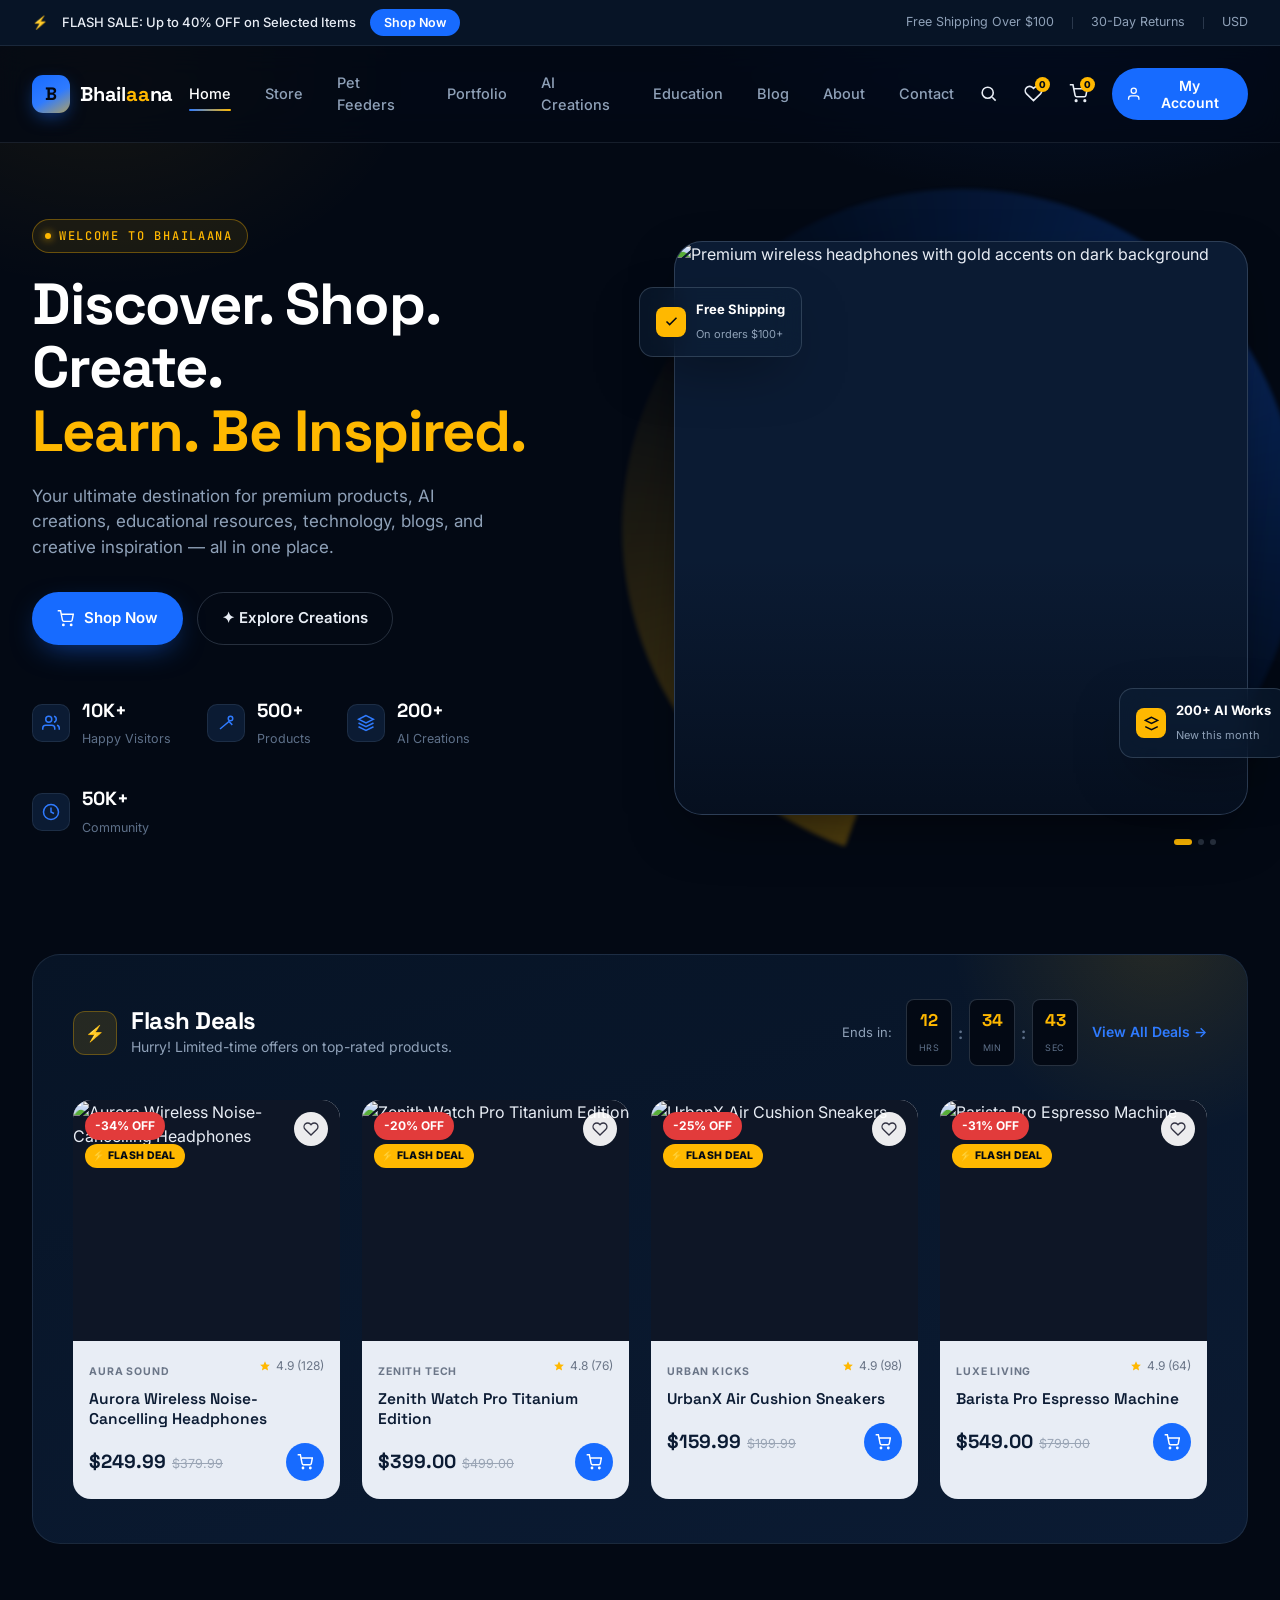
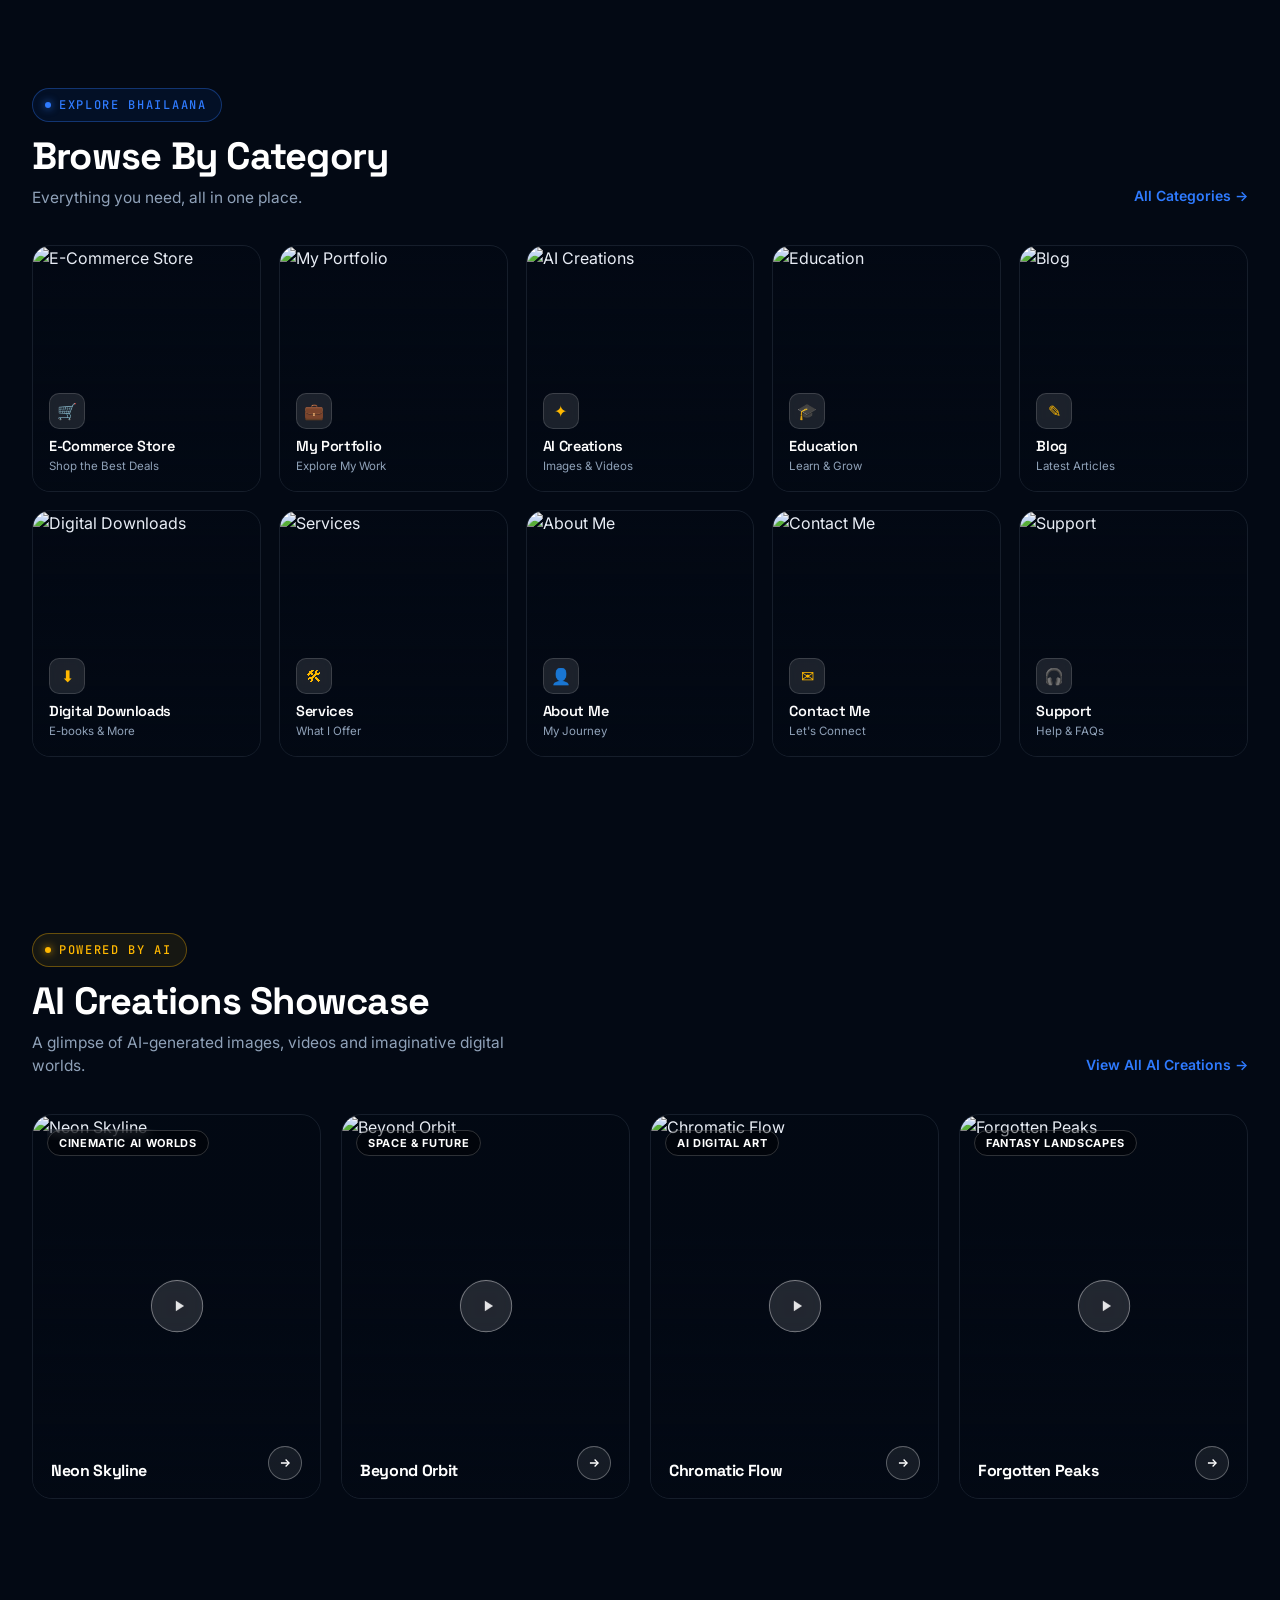
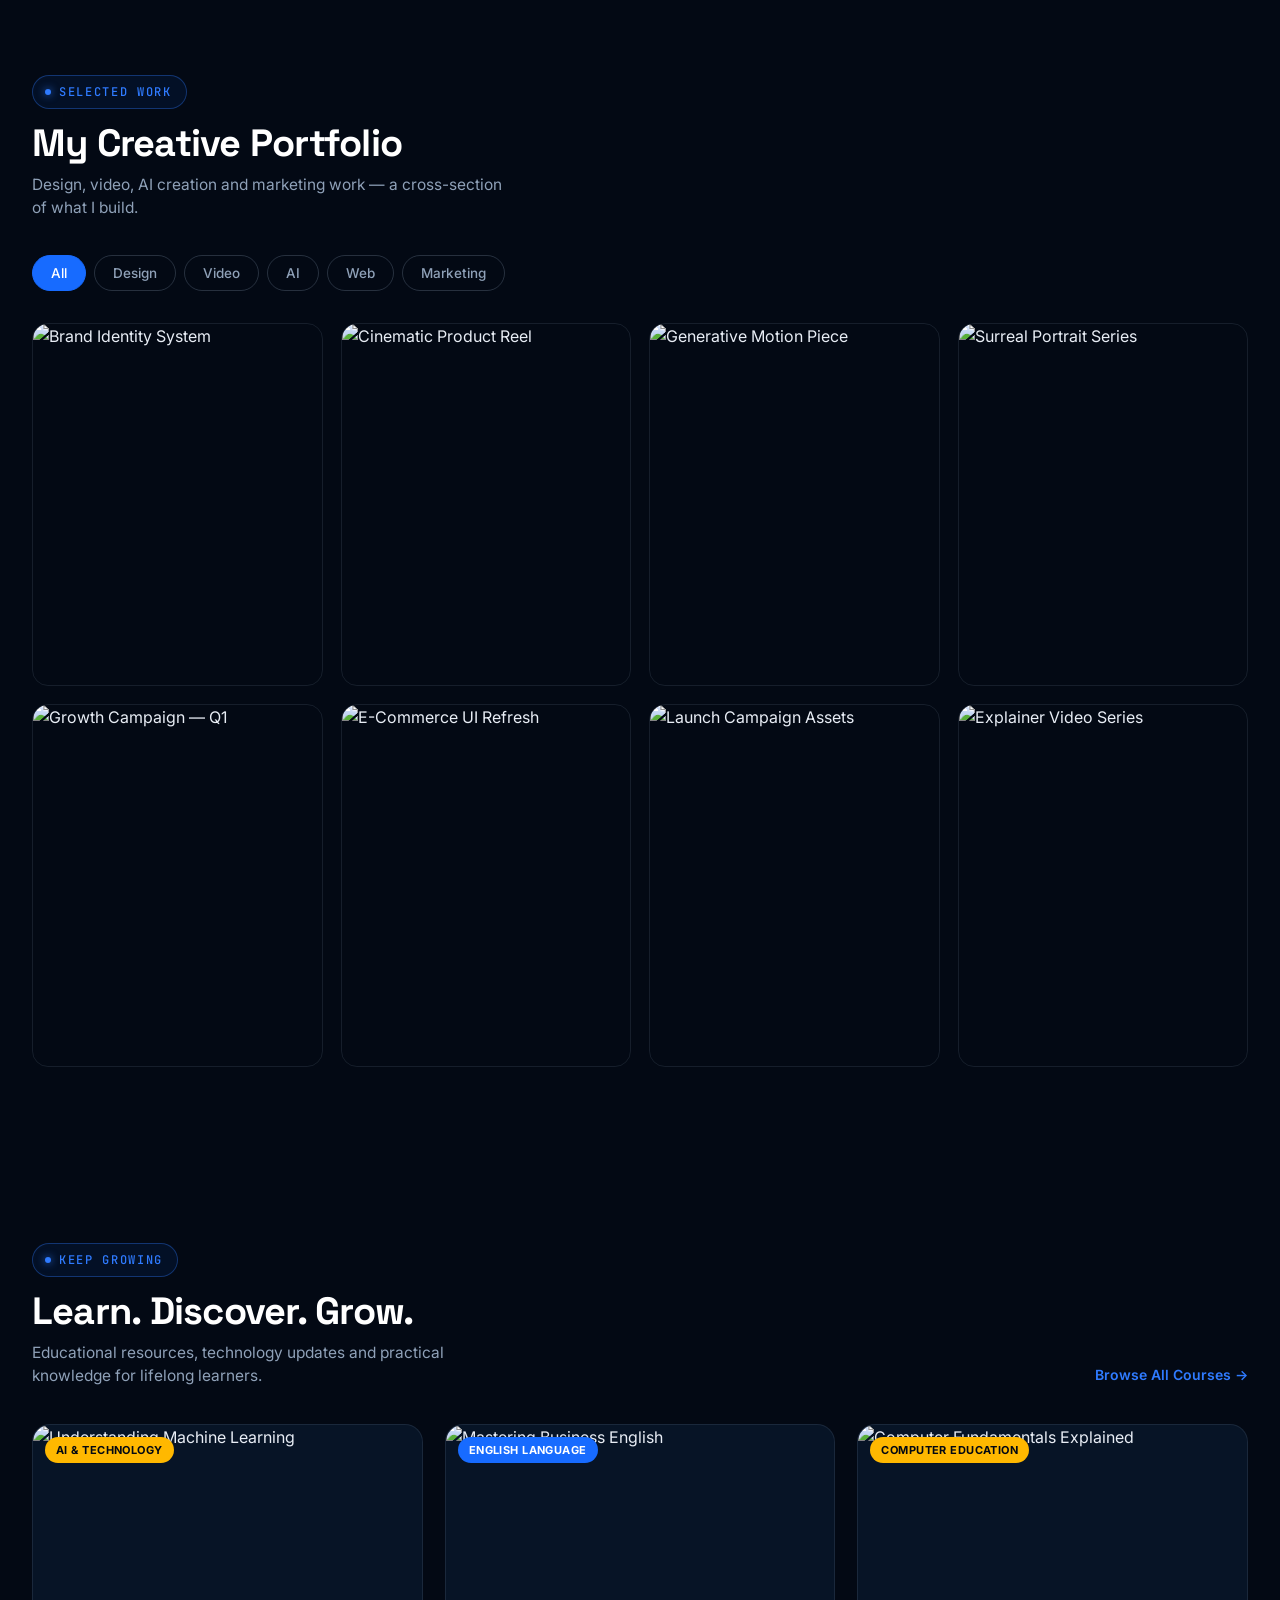
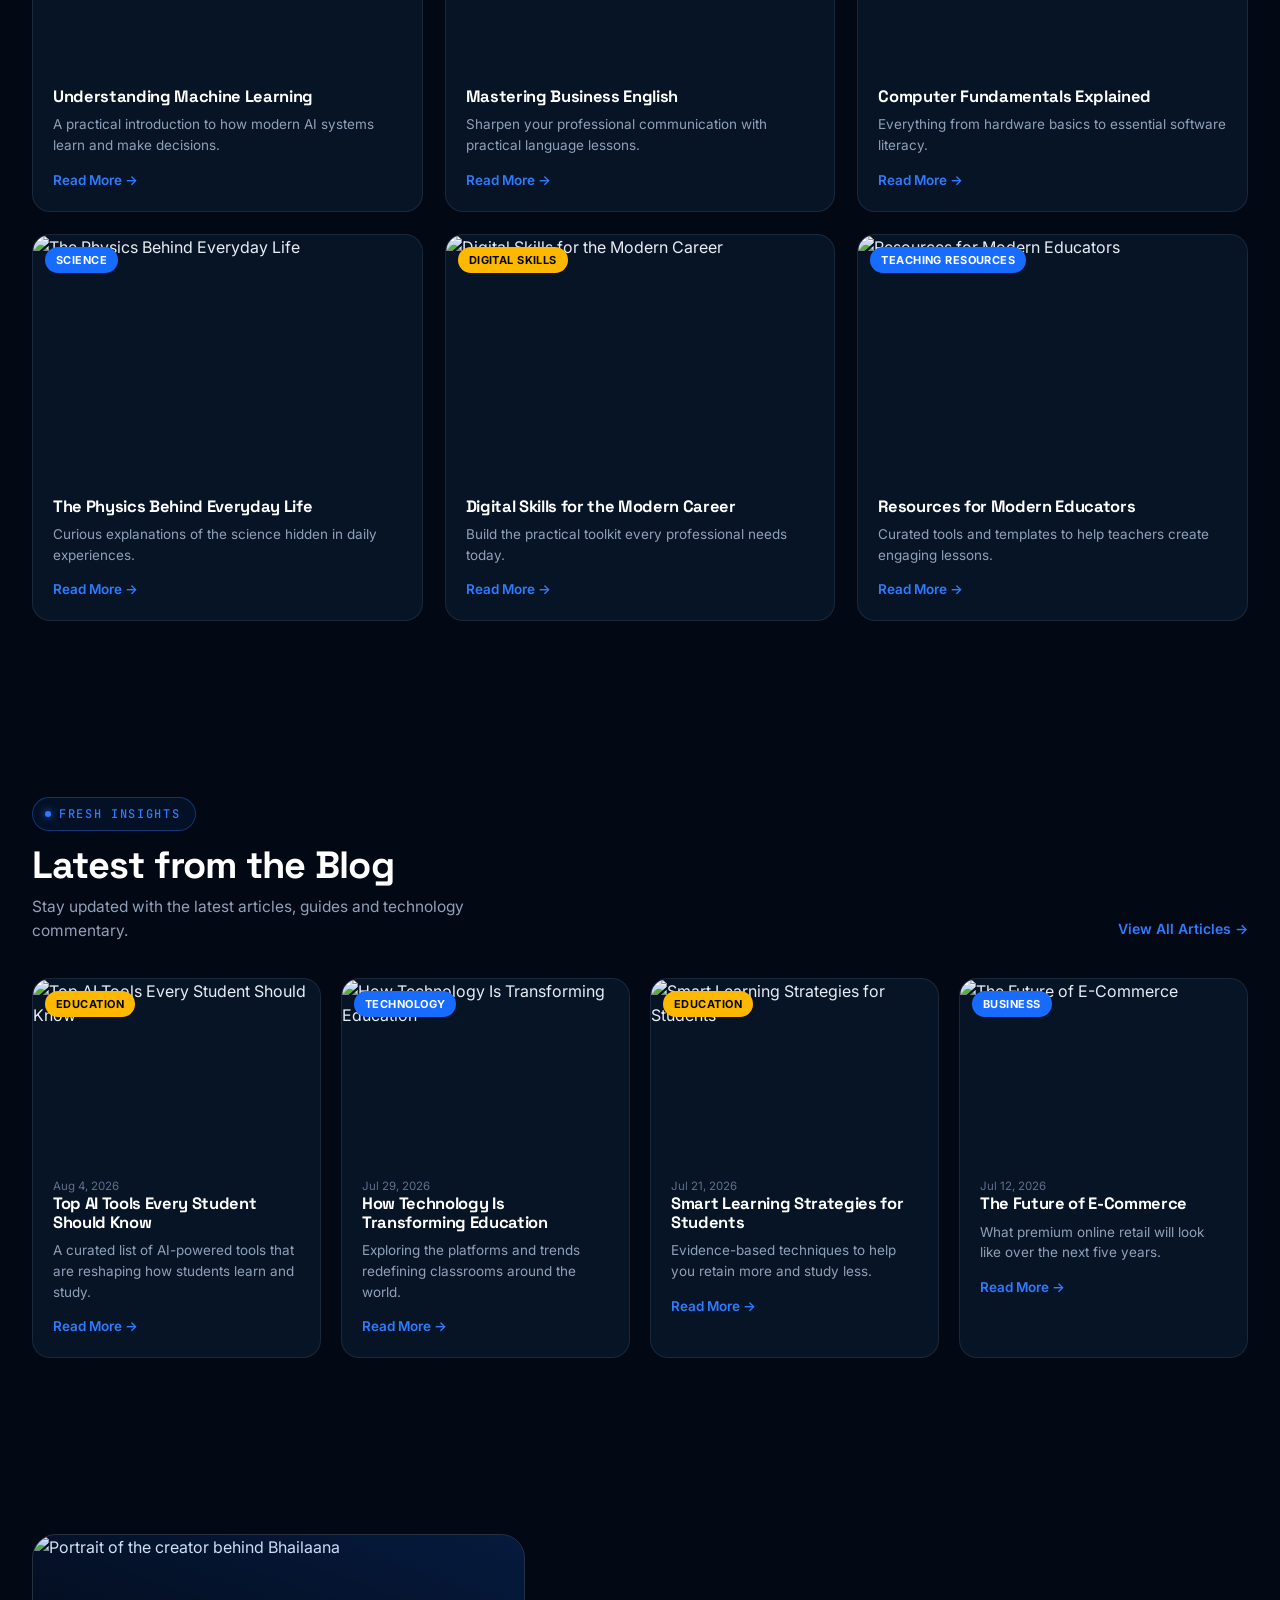
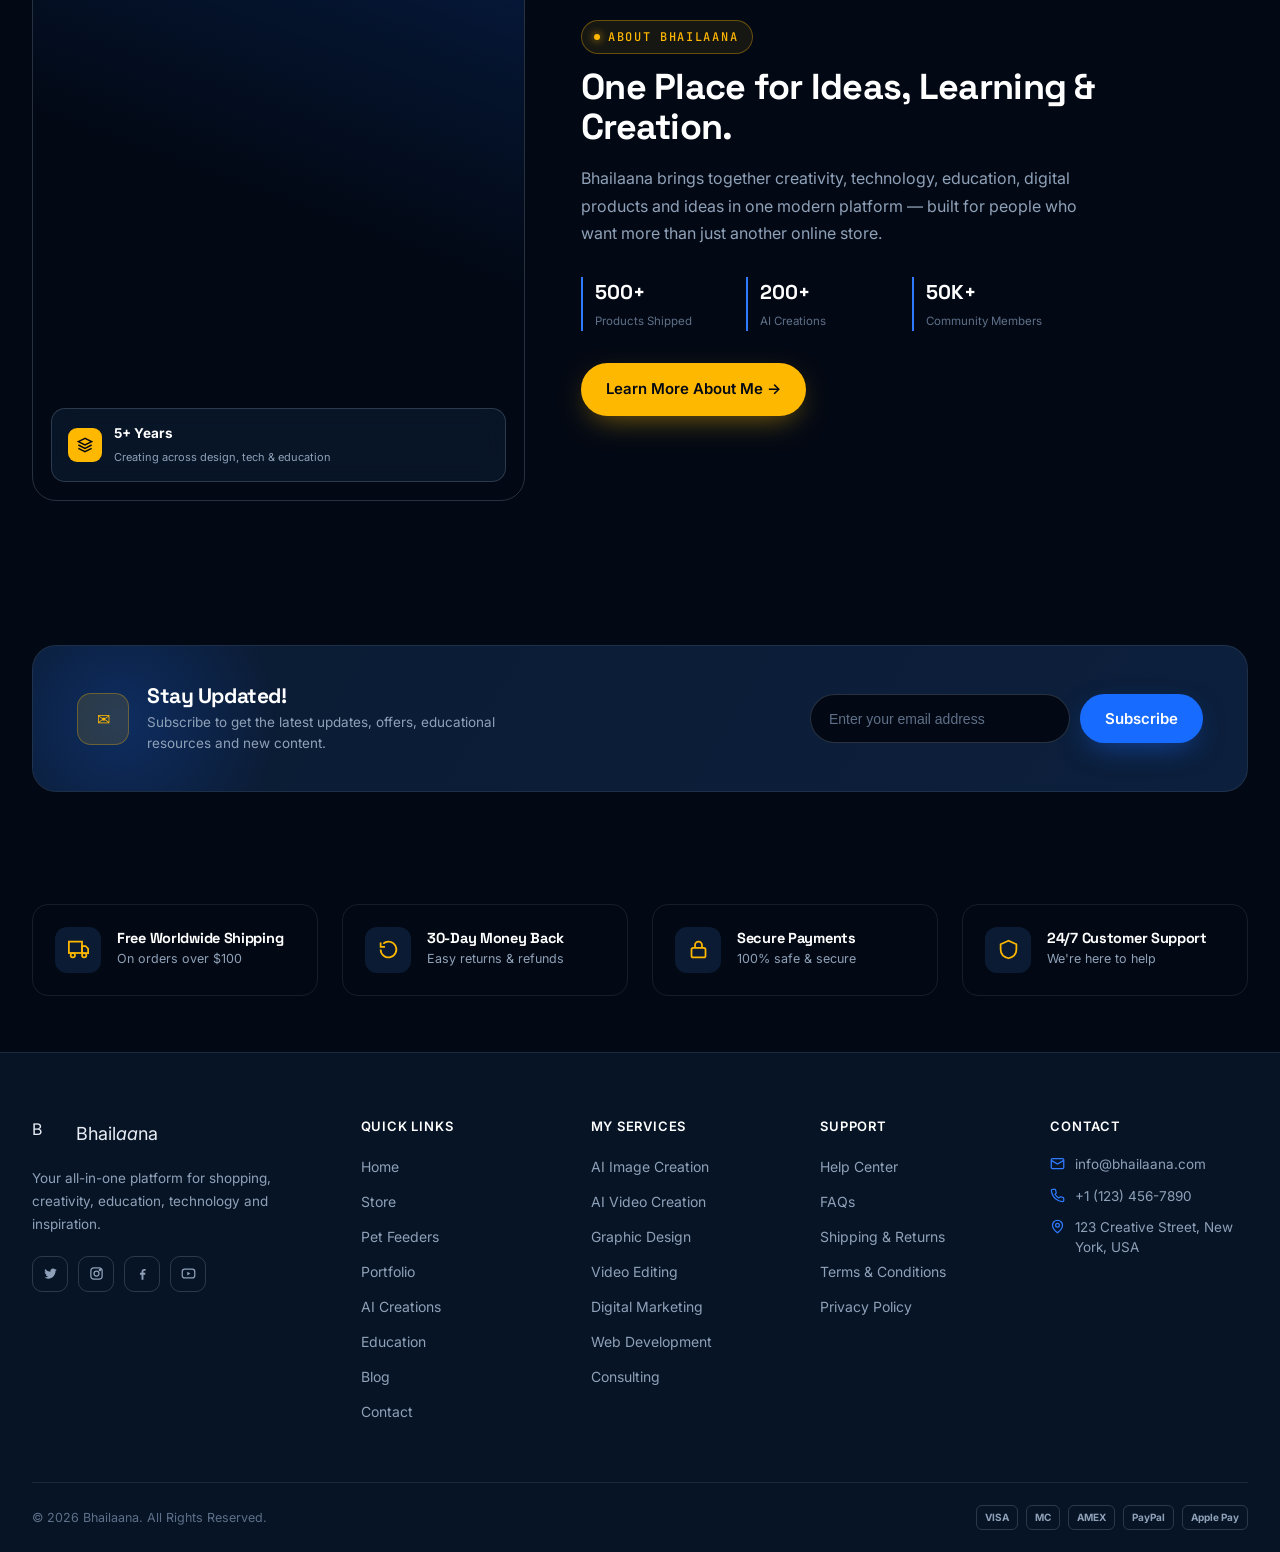
==== commit dc227af3: "Add files via upload" ====
--- a/index.html
+++ b/index.html
@@ -592,6 +592,7 @@
     <nav class="nav-links">
       <a href="#" class="active">Home</a>
       <a href="#store">Store</a>
+      <a href="/pet-feeders/">Pet Feeders</a>
       <a href="#portfolio">Portfolio</a>
       <a href="#ai-creations">AI Creations</a>
       <a href="#education">Education</a>
@@ -624,6 +625,7 @@
   <div class="mobile-menu" id="mobileMenu">
     <a href="#">Home</a>
     <a href="#store">Store</a>
+    <a href="/pet-feeders/">Pet Feeders</a>
     <a href="#portfolio">Portfolio</a>
     <a href="#ai-creations">AI Creations</a>
     <a href="#education">Education</a>
@@ -900,6 +902,7 @@
         <ul>
           <li><a href="#">Home</a></li>
           <li><a href="#store">Store</a></li>
+          <li><a href="/pet-feeders/">Pet Feeders</a></li>
           <li><a href="#portfolio">Portfolio</a></li>
           <li><a href="#ai-creations">AI Creations</a></li>
           <li><a href="#education">Education</a></li>
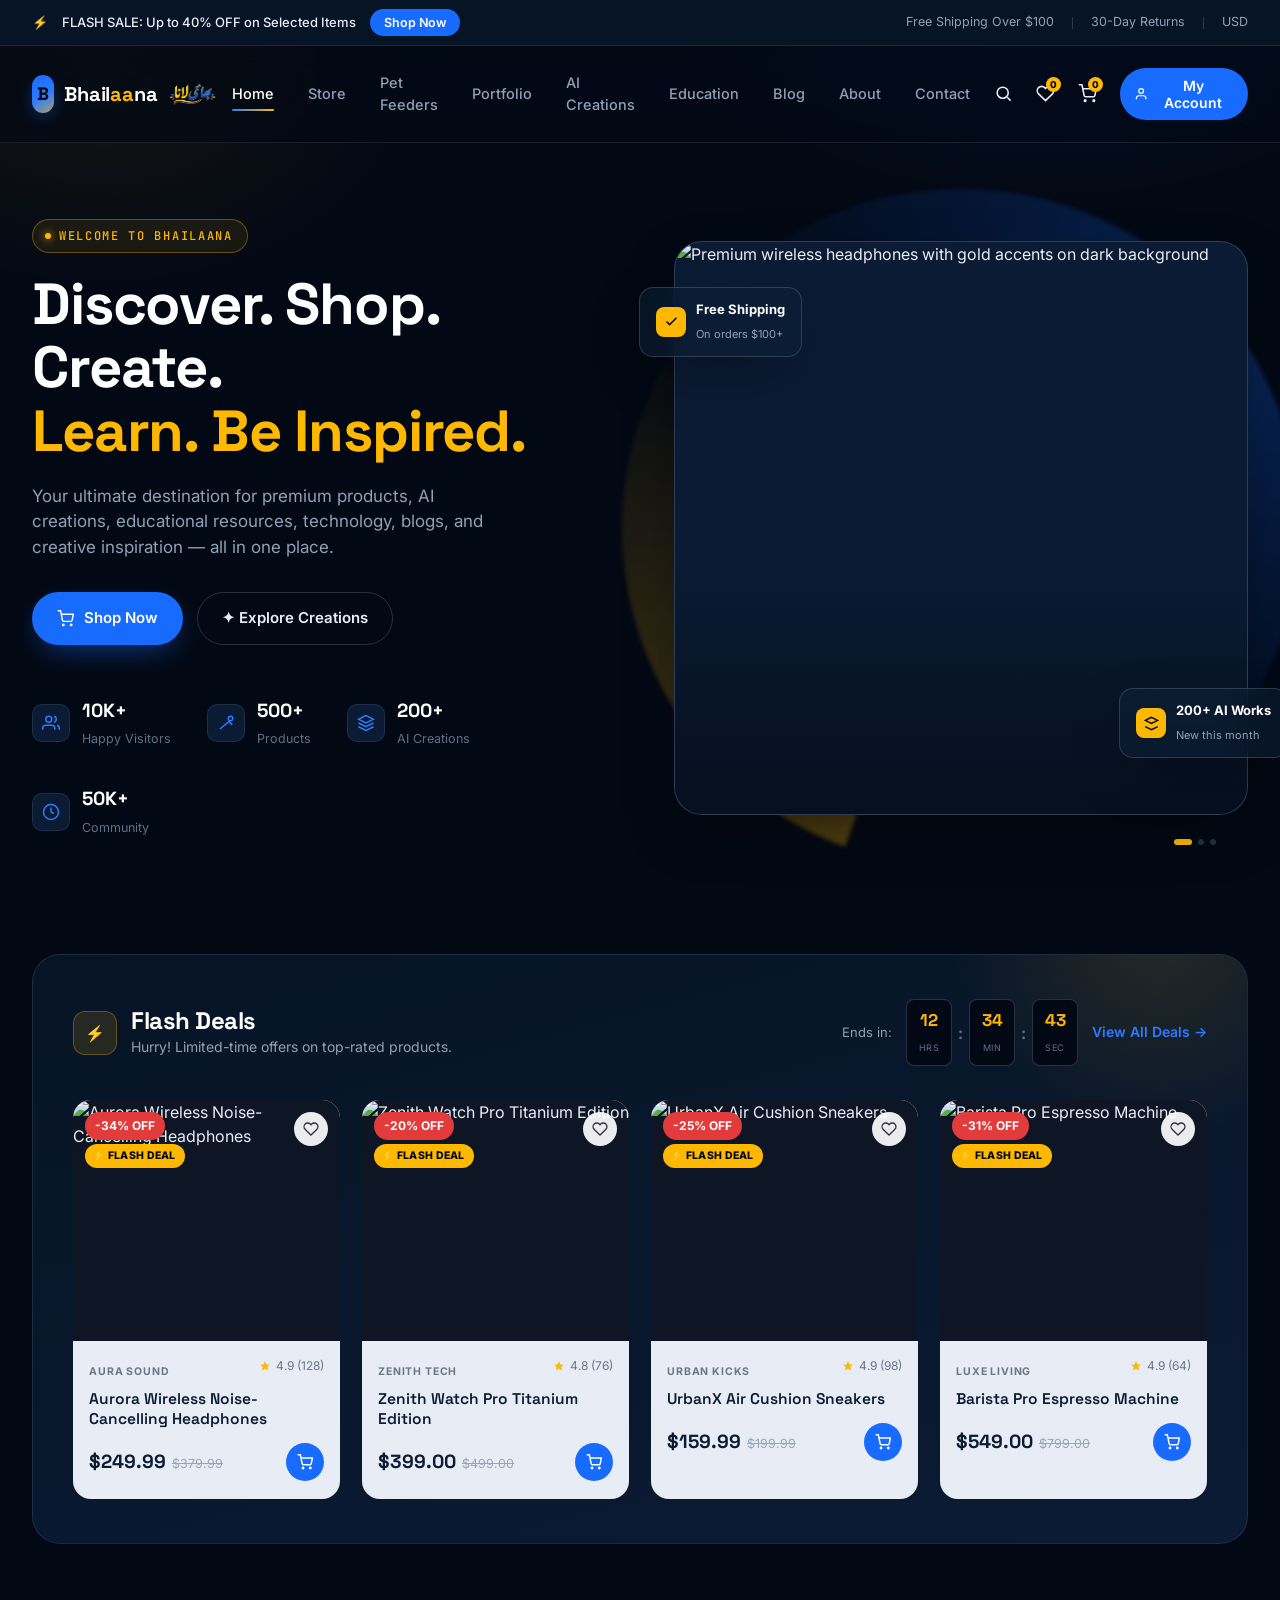
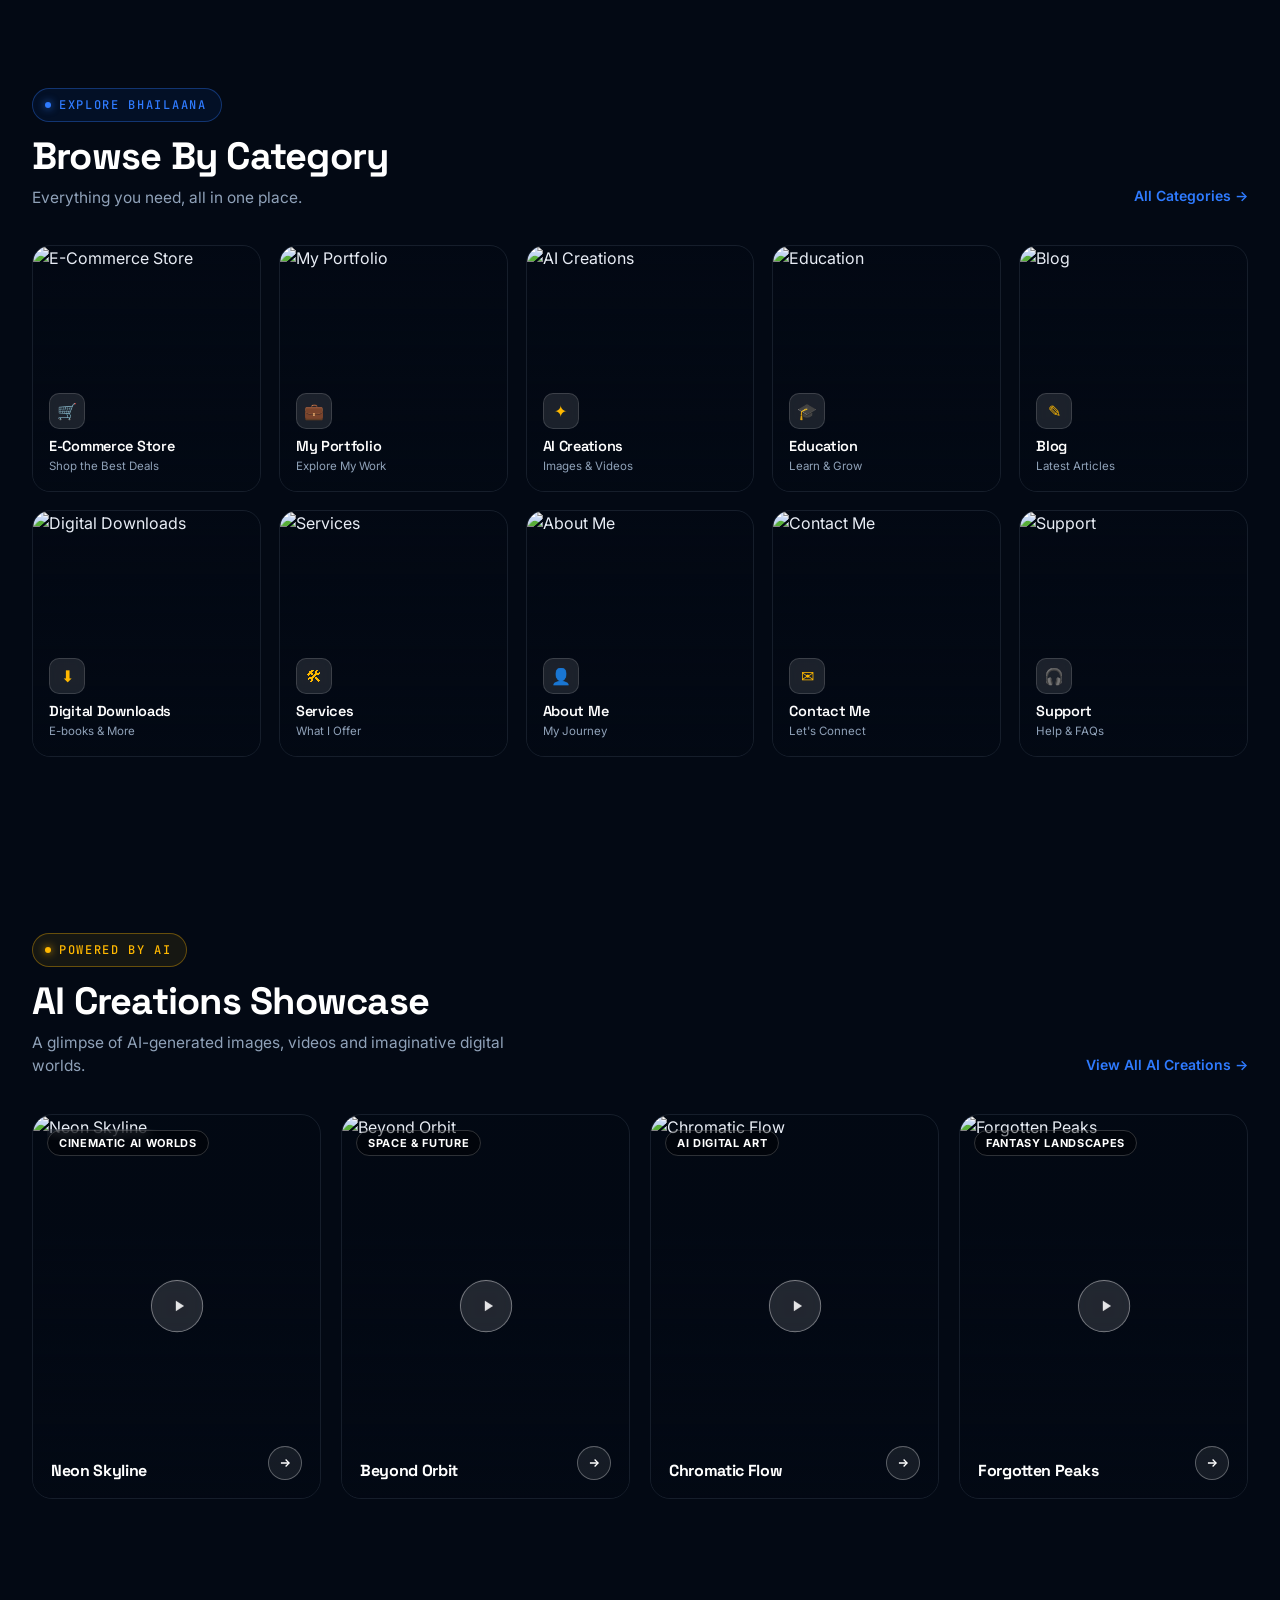
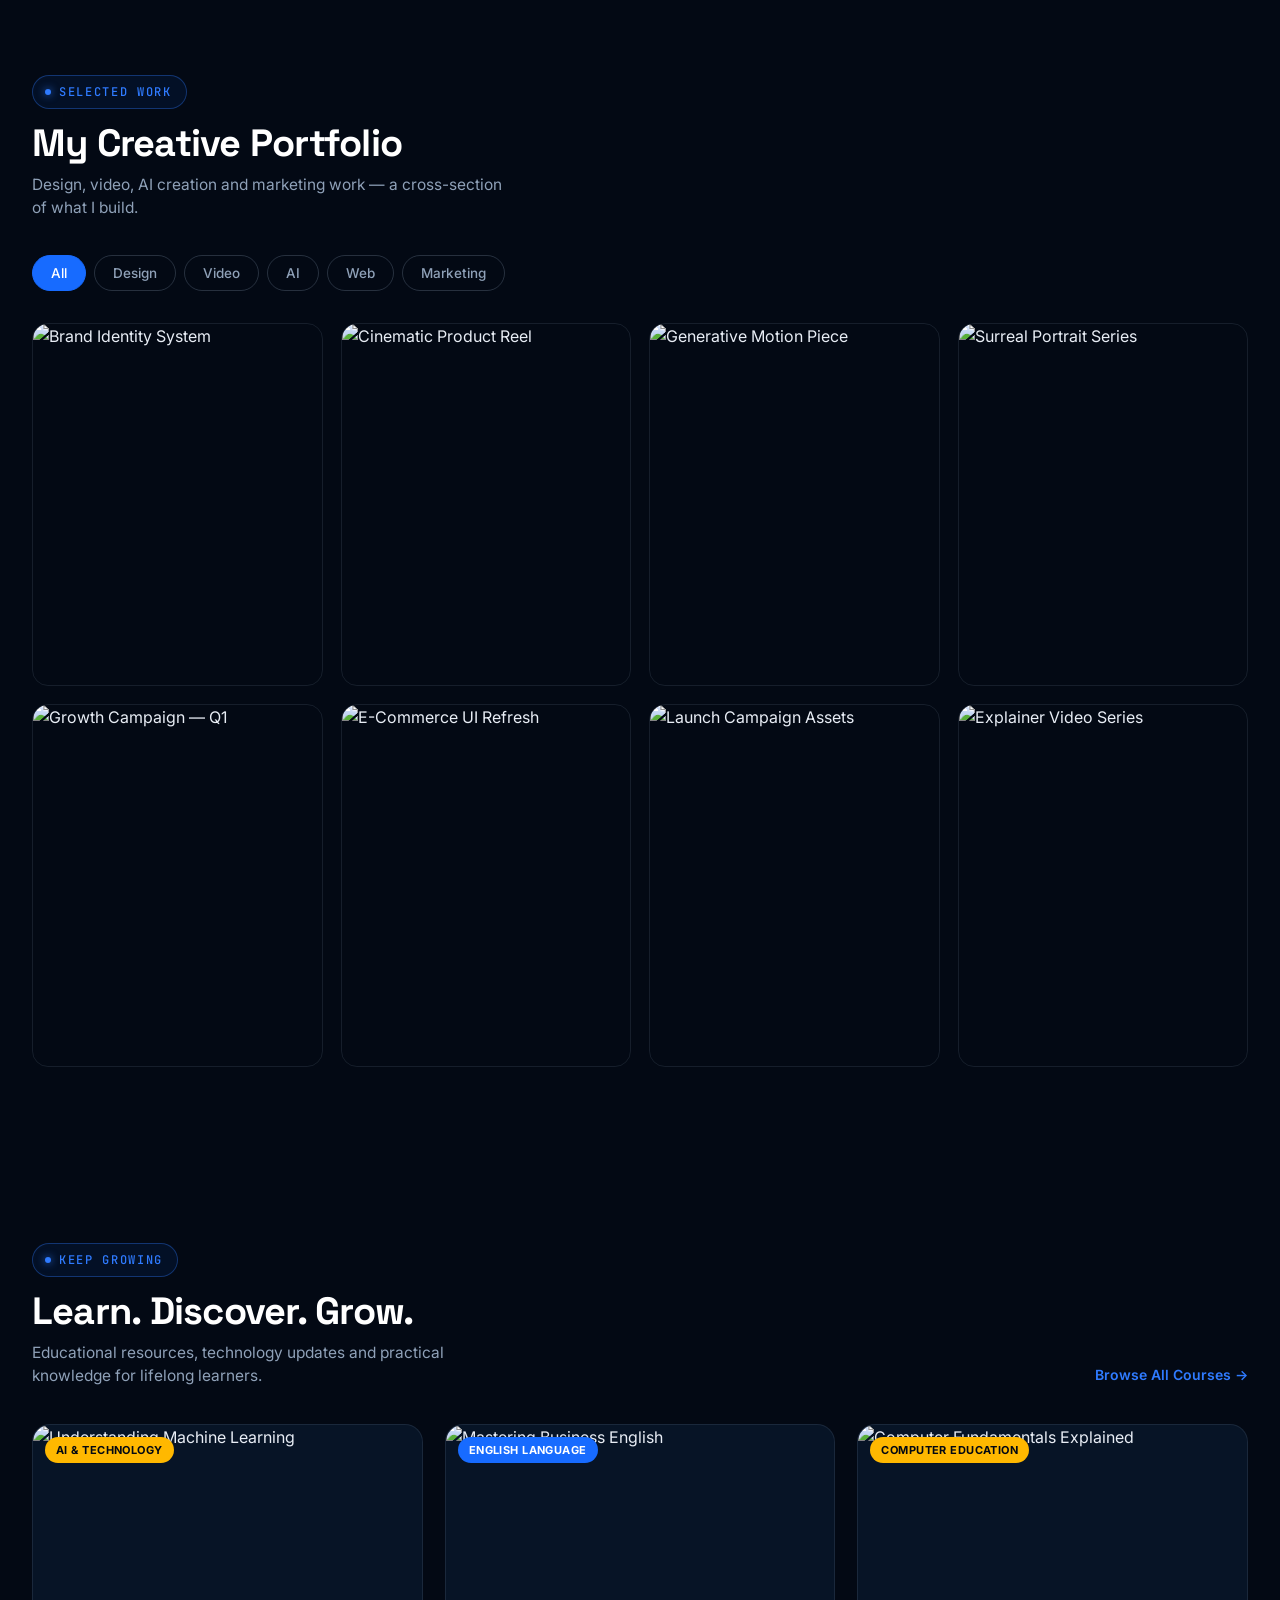
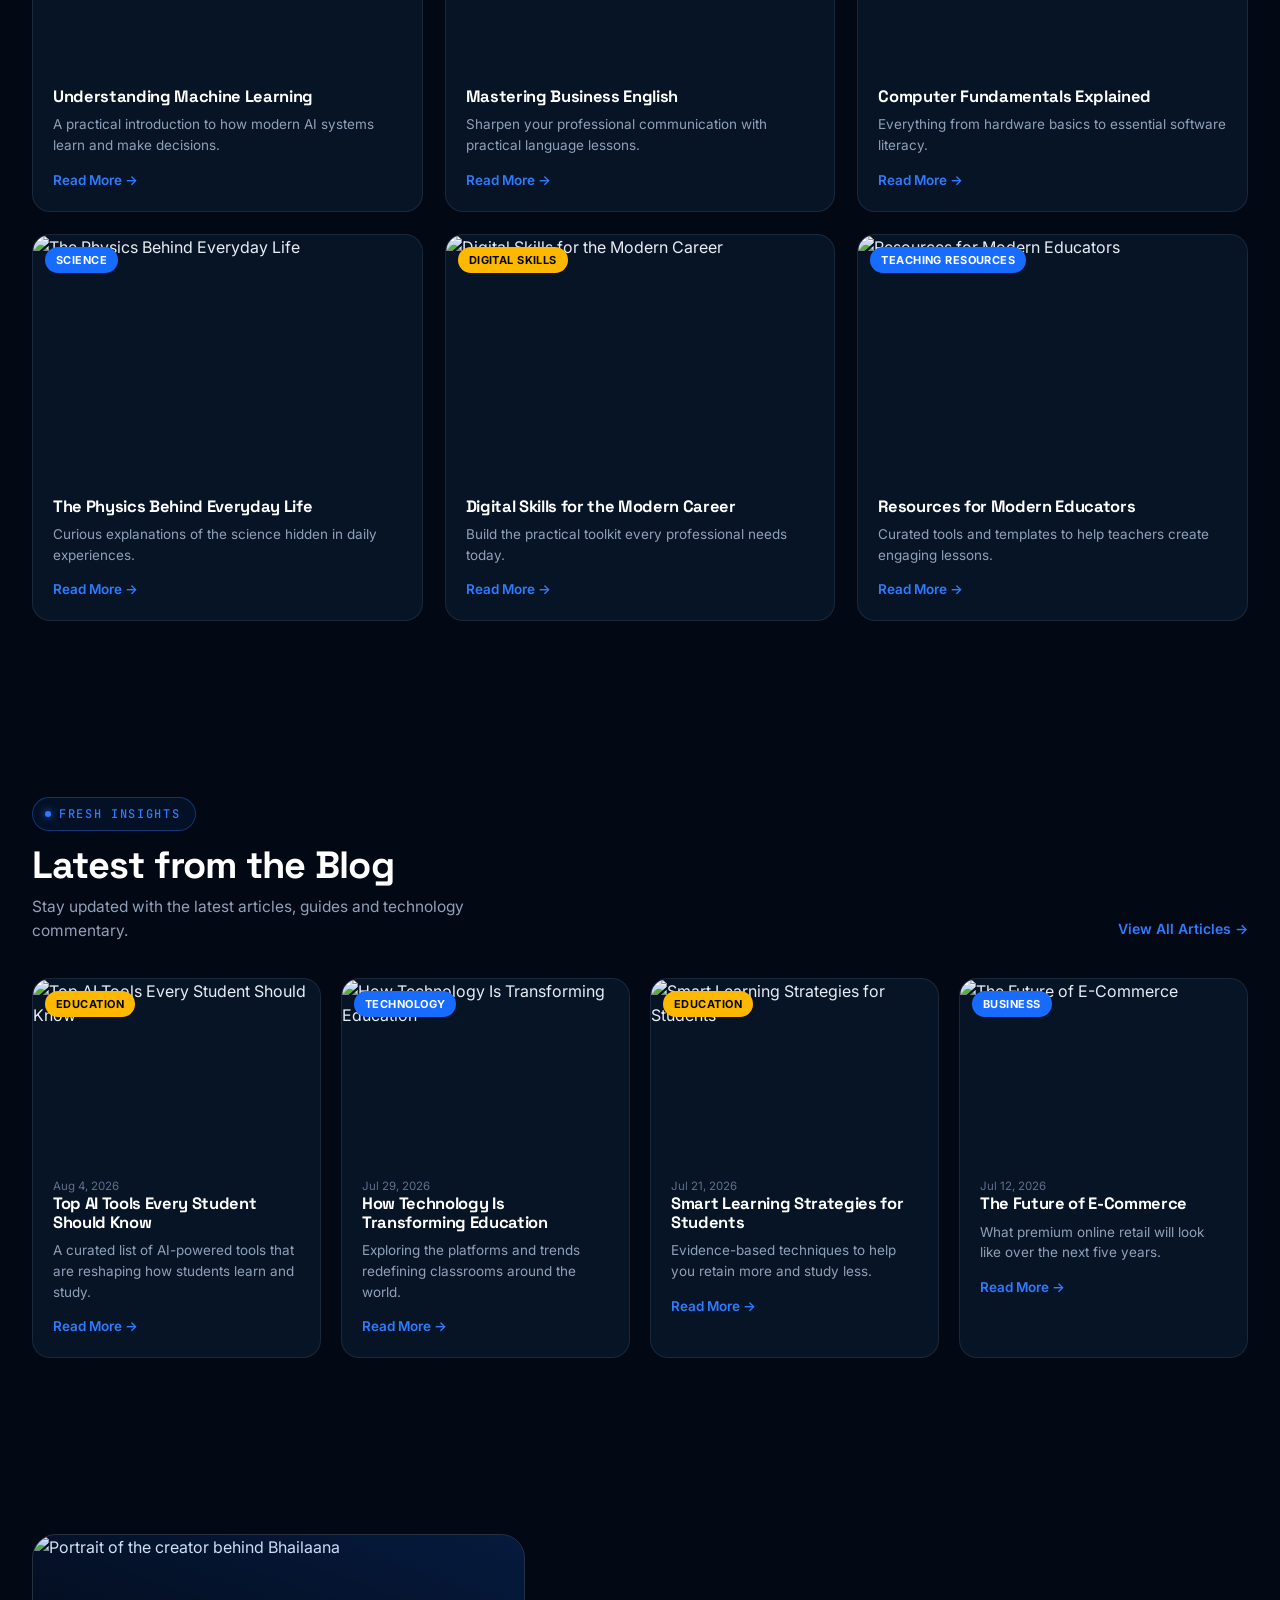
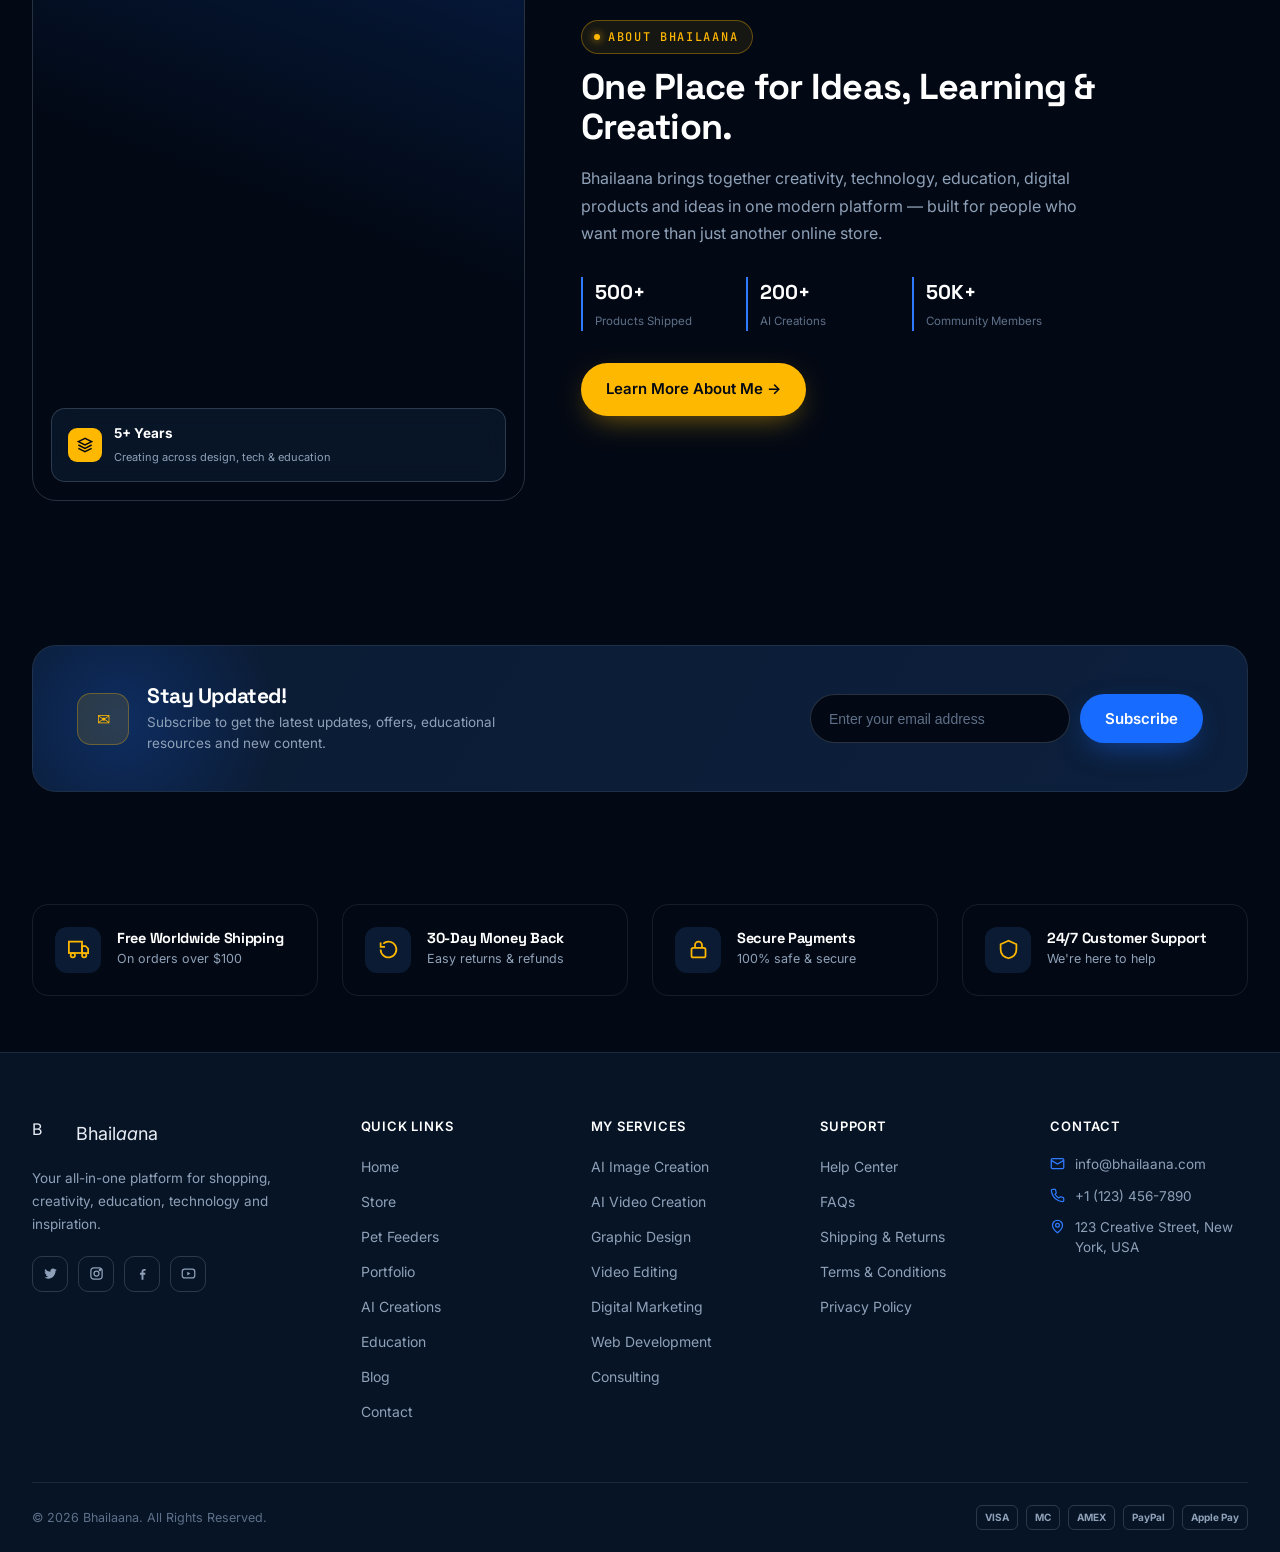
==== commit b6770328: "Initial commit: Bhailaana site with Urdu wordmark next to logo Adds the Urdu "bhailaana" wordmark in" ====
--- a/index.html
+++ b/index.html
@@ -142,6 +142,7 @@
     padding:16px 32px;
   }
   .brand{display:flex; align-items:center; gap:10px; font-family:'Space Grotesk',sans-serif;}
+  .brand-urdu{height:26px; width:auto; margin-left:2px; display:block; filter:drop-shadow(0 1px 2px rgba(0,0,0,0.35));}
   .brand .mark{
     width:38px; height:38px; border-radius:11px;
     background:linear-gradient(150deg, var(--blue) 0%, var(--blue-bright) 55%, var(--gold) 130%);
@@ -587,6 +588,7 @@
     <a href="#" class="brand">
       <span class="mark">B</span>
       <span class="name">Bhail<em>aa</em>na</span>
+      <img class="brand-urdu" src="[data-uri]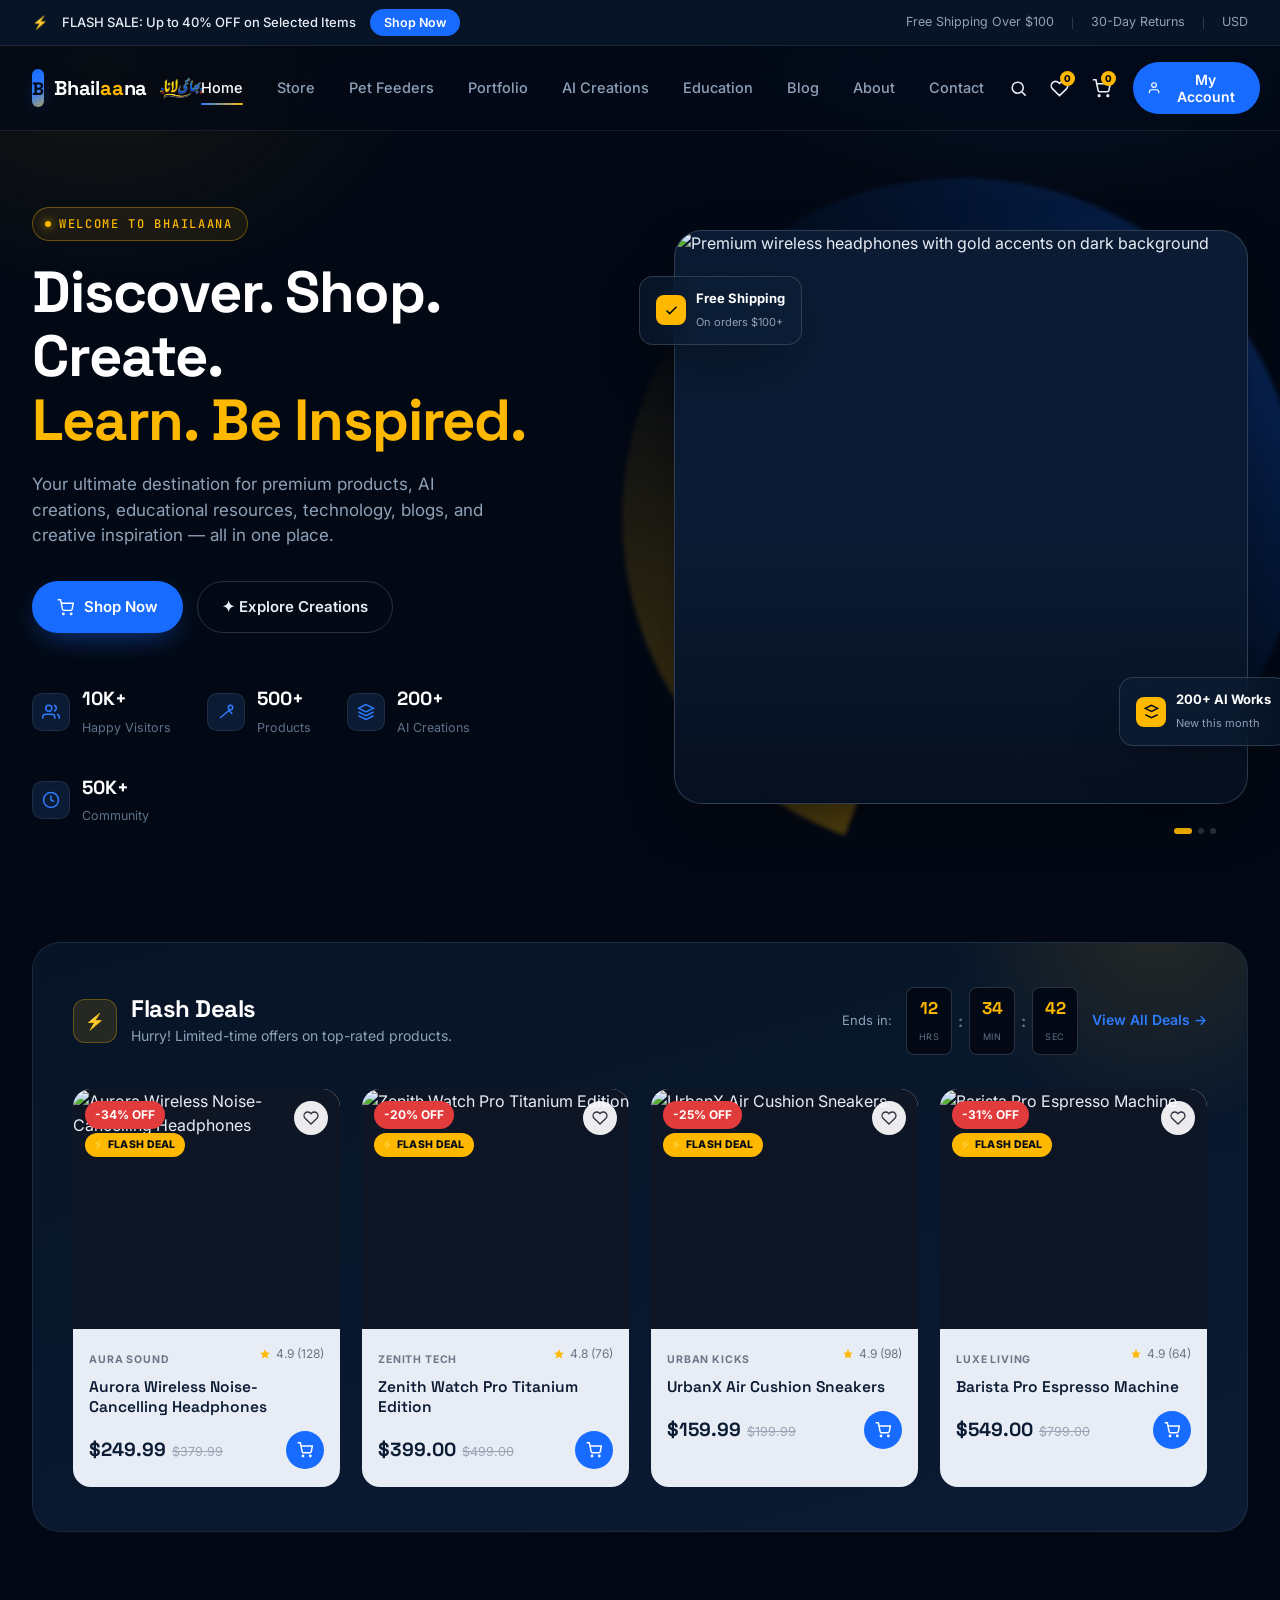
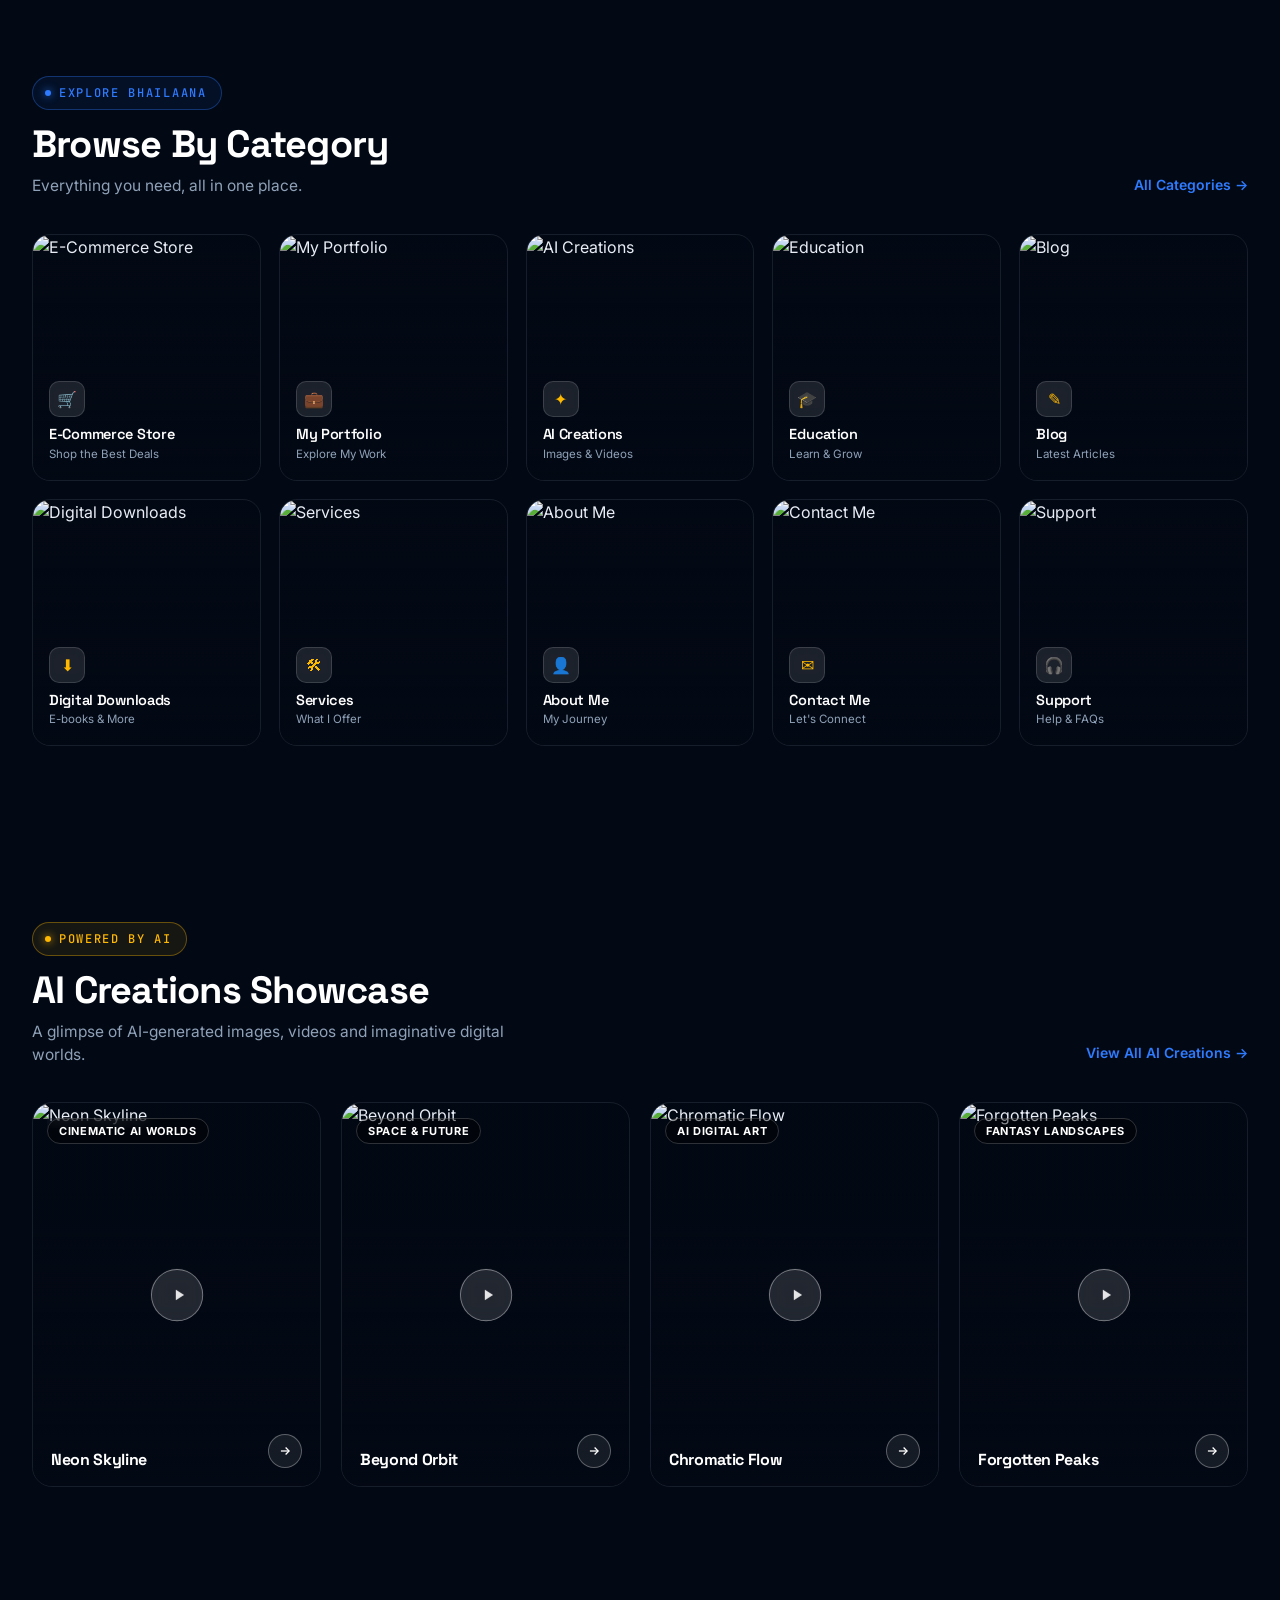
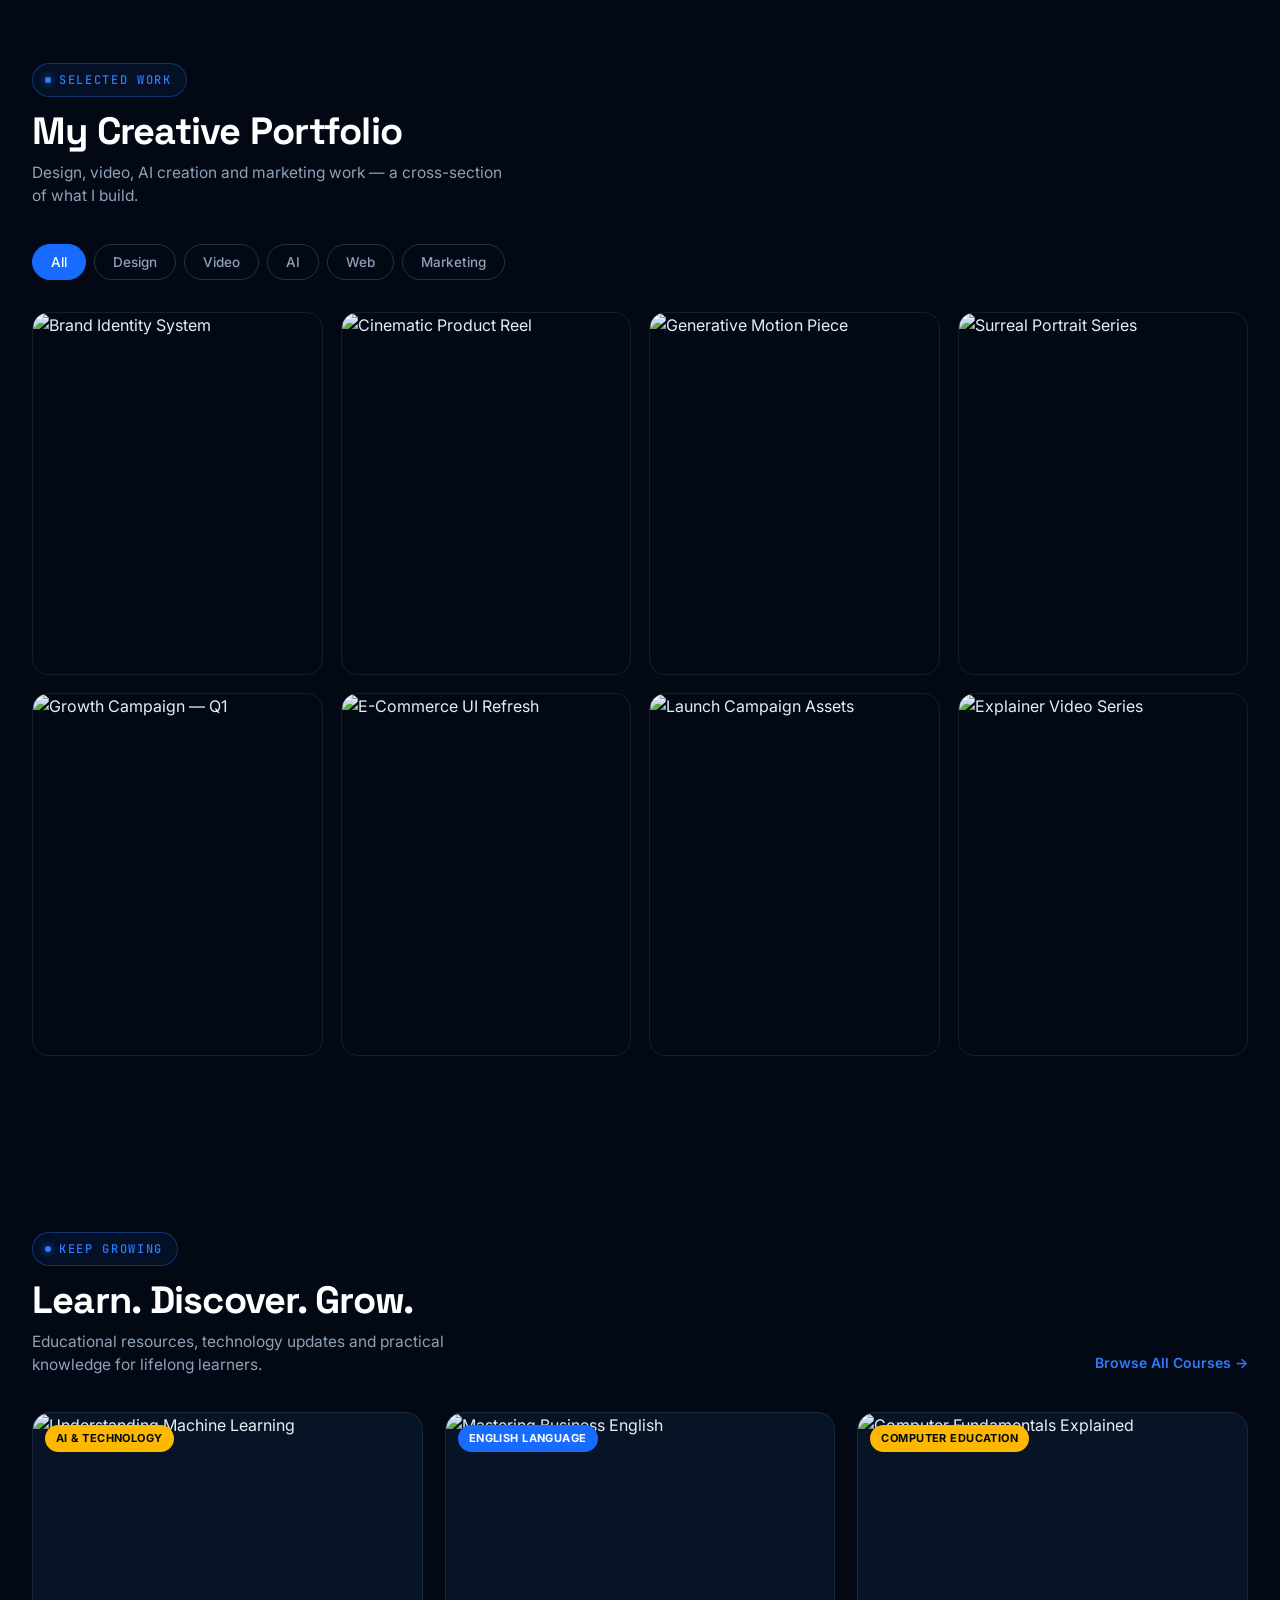
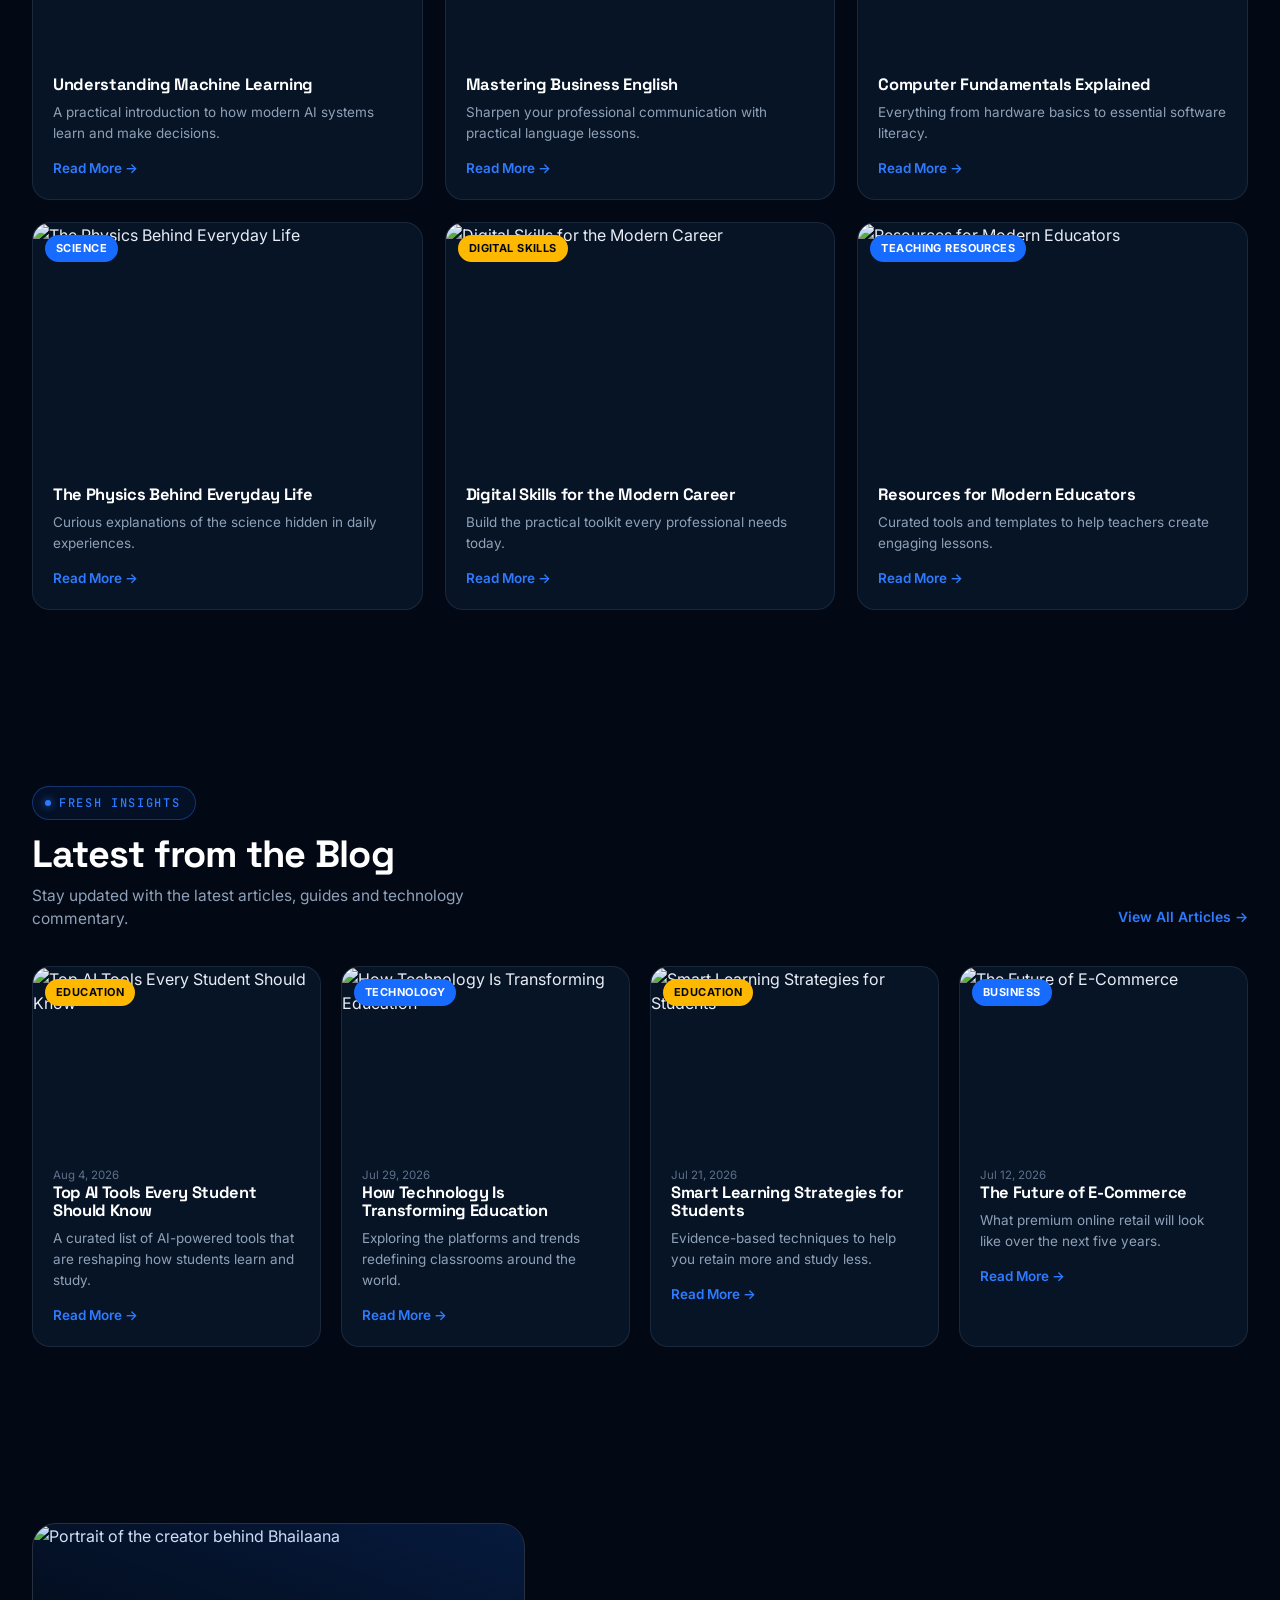
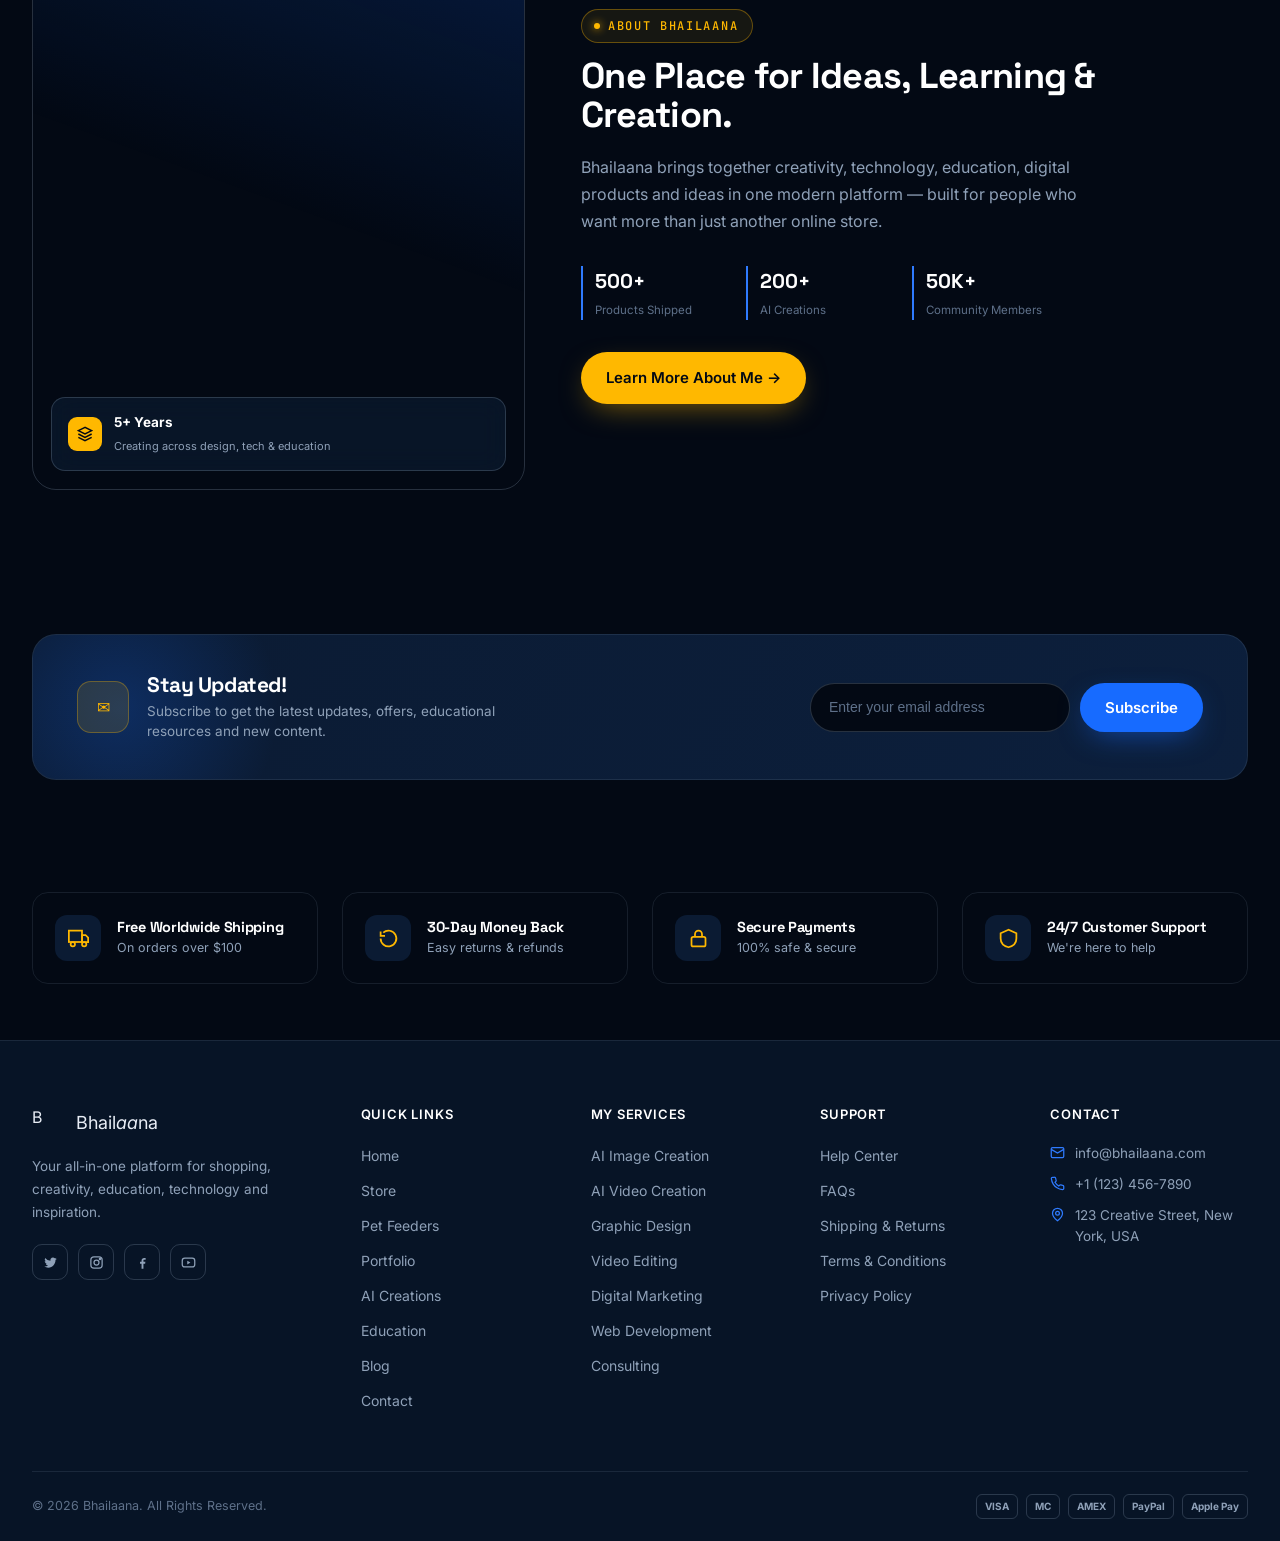
==== commit e7615239: "Prevent nav menu items from wrapping onto two lines Multi-word links like "Pet Feeders" and "AI Crea" ====
--- a/index.html
+++ b/index.html
@@ -156,7 +156,7 @@
   .nav-links{display:flex; align-items:center; gap:2px;}
   .nav-links a{
     position:relative; padding:10px 16px; font-size:14.5px; font-weight:500;
-    color:var(--muted); border-radius:8px;
+    color:var(--muted); border-radius:8px; white-space:nowrap; flex-shrink:0;
     transition:color .2s var(--ease);
   }
   .nav-links a:hover{color:var(--soft-white);}
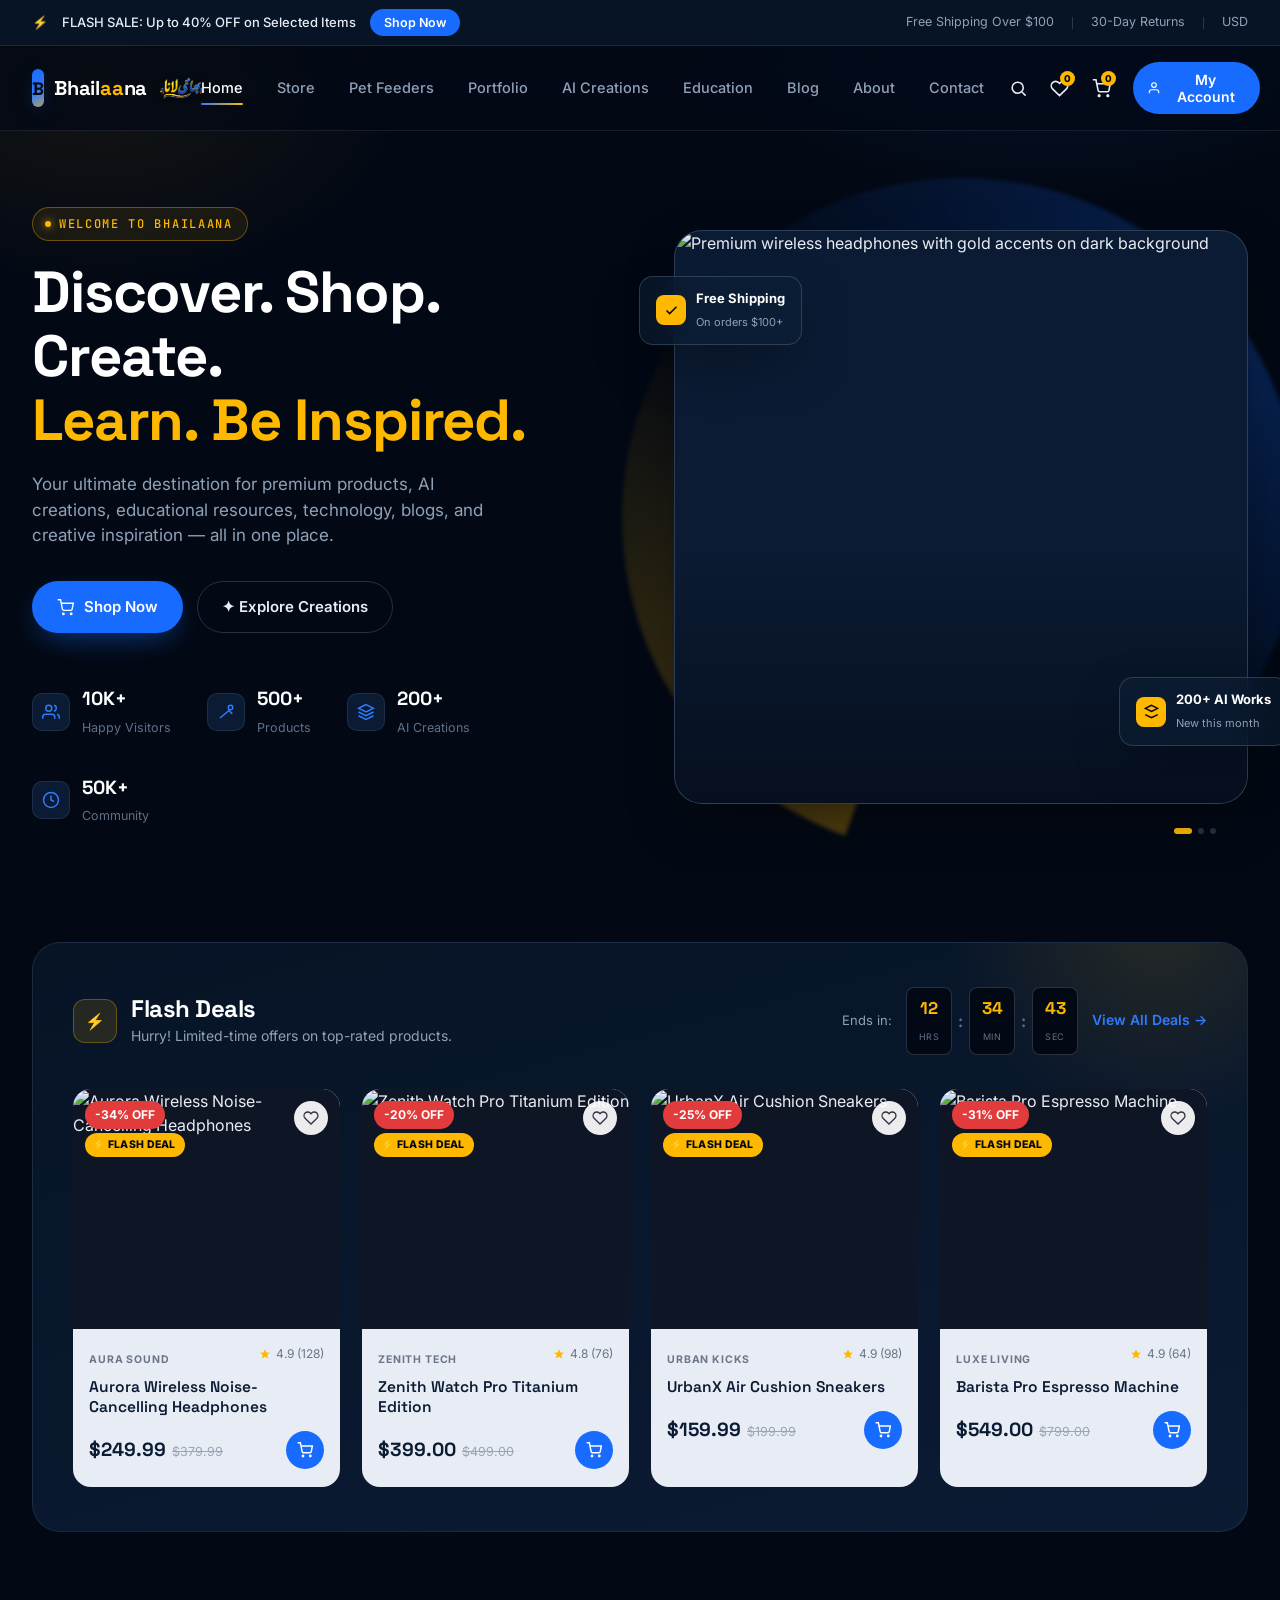
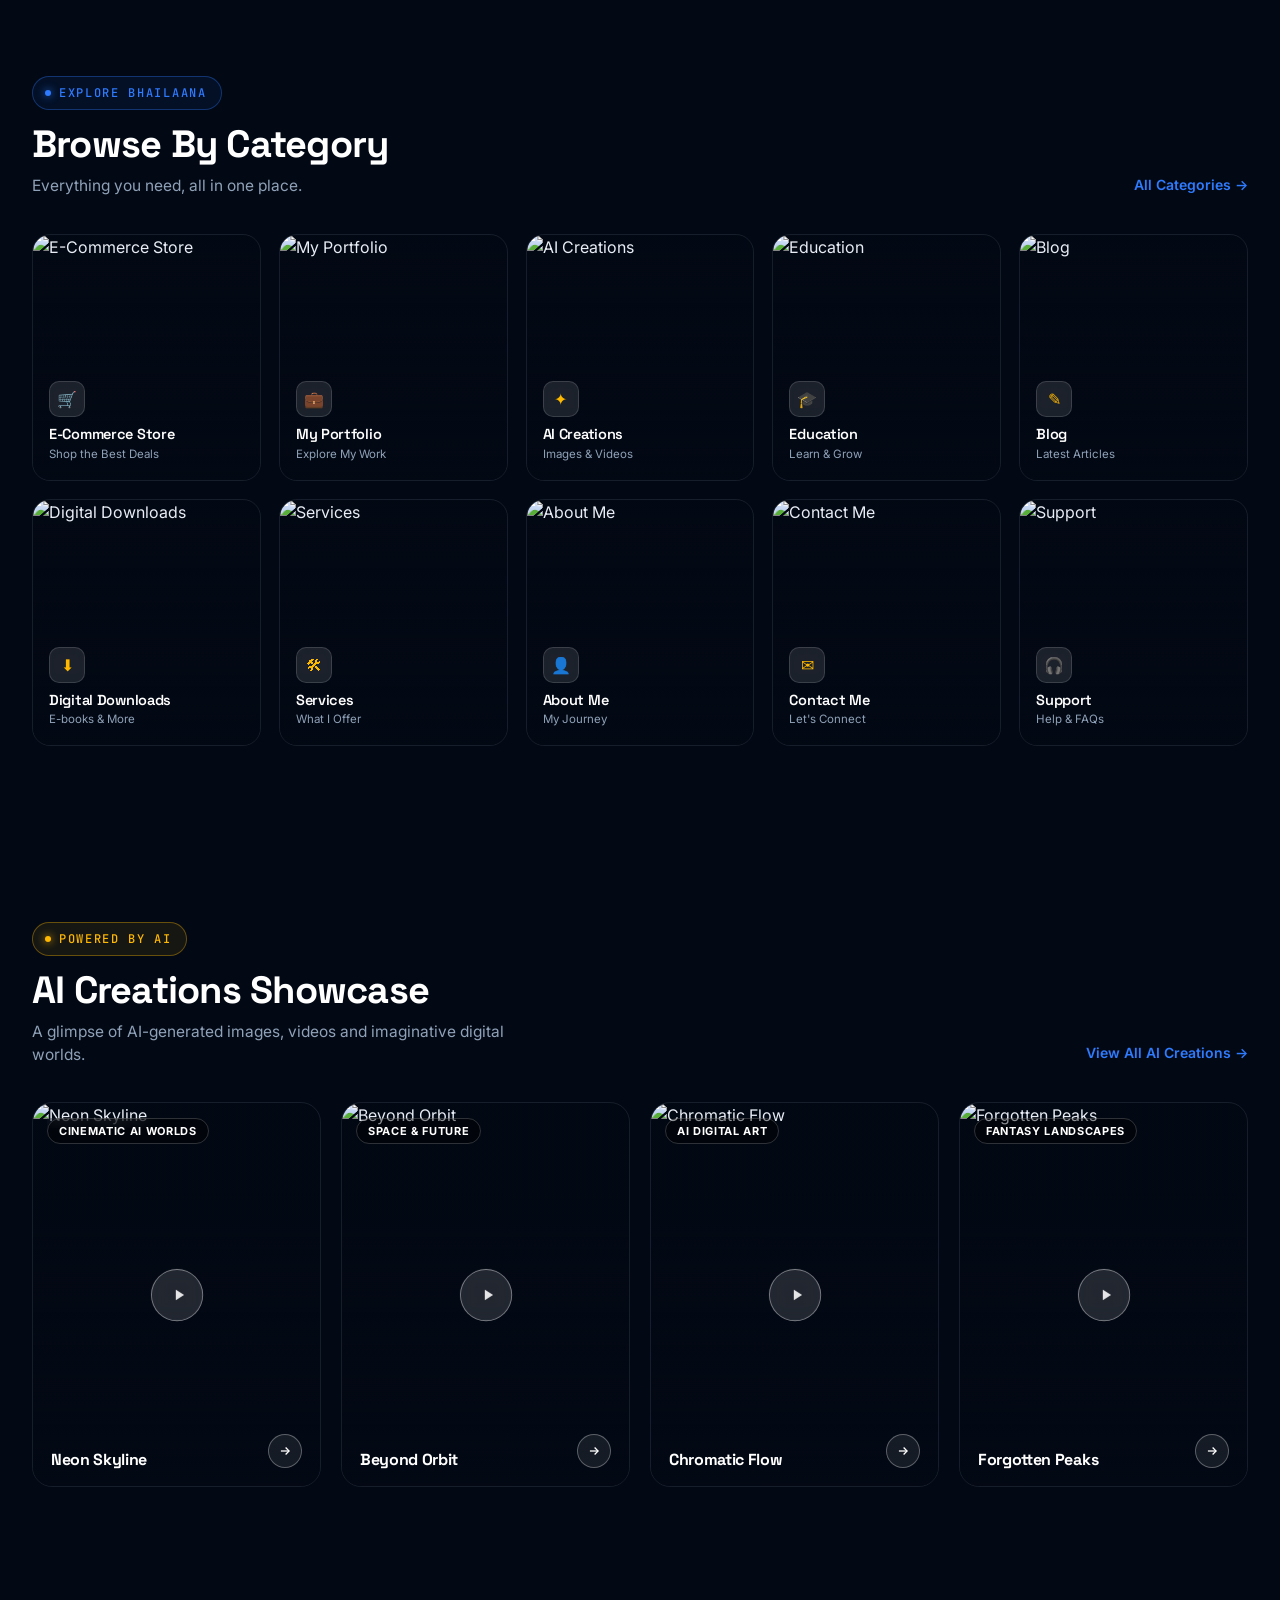
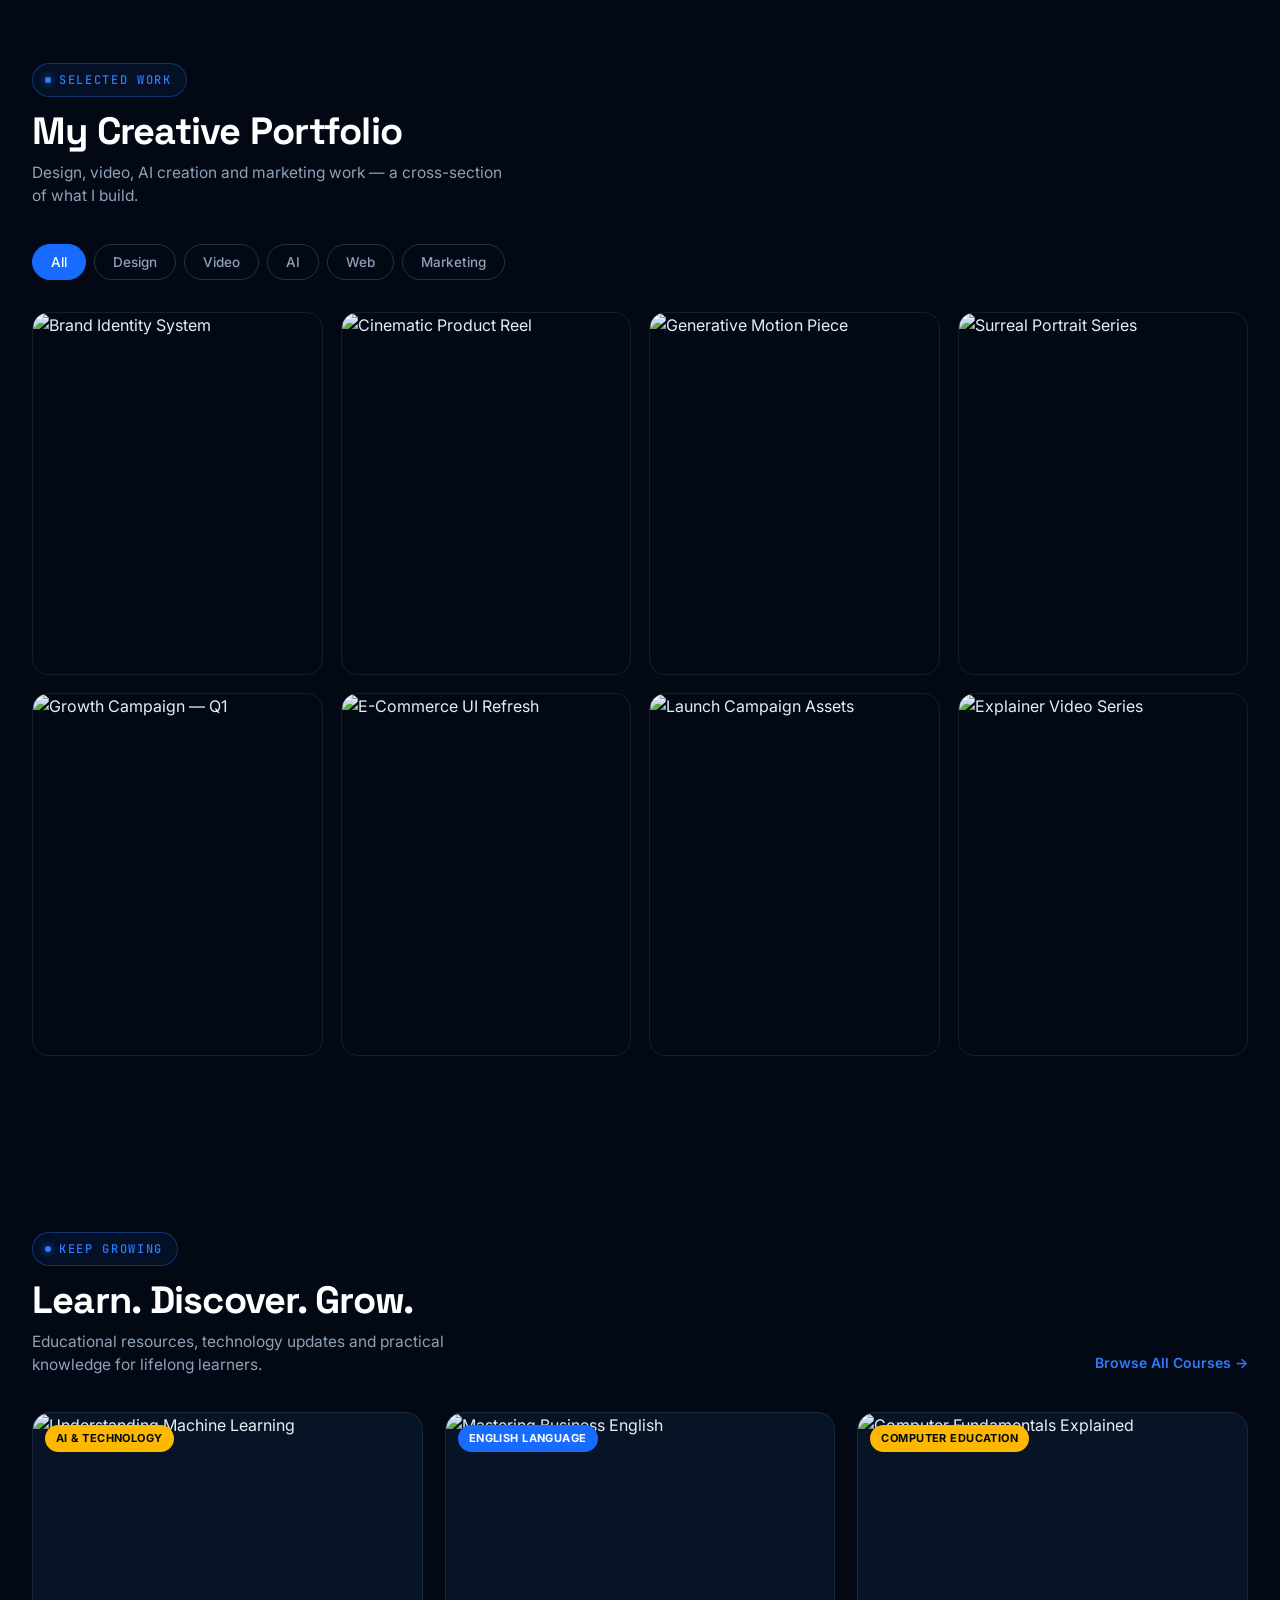
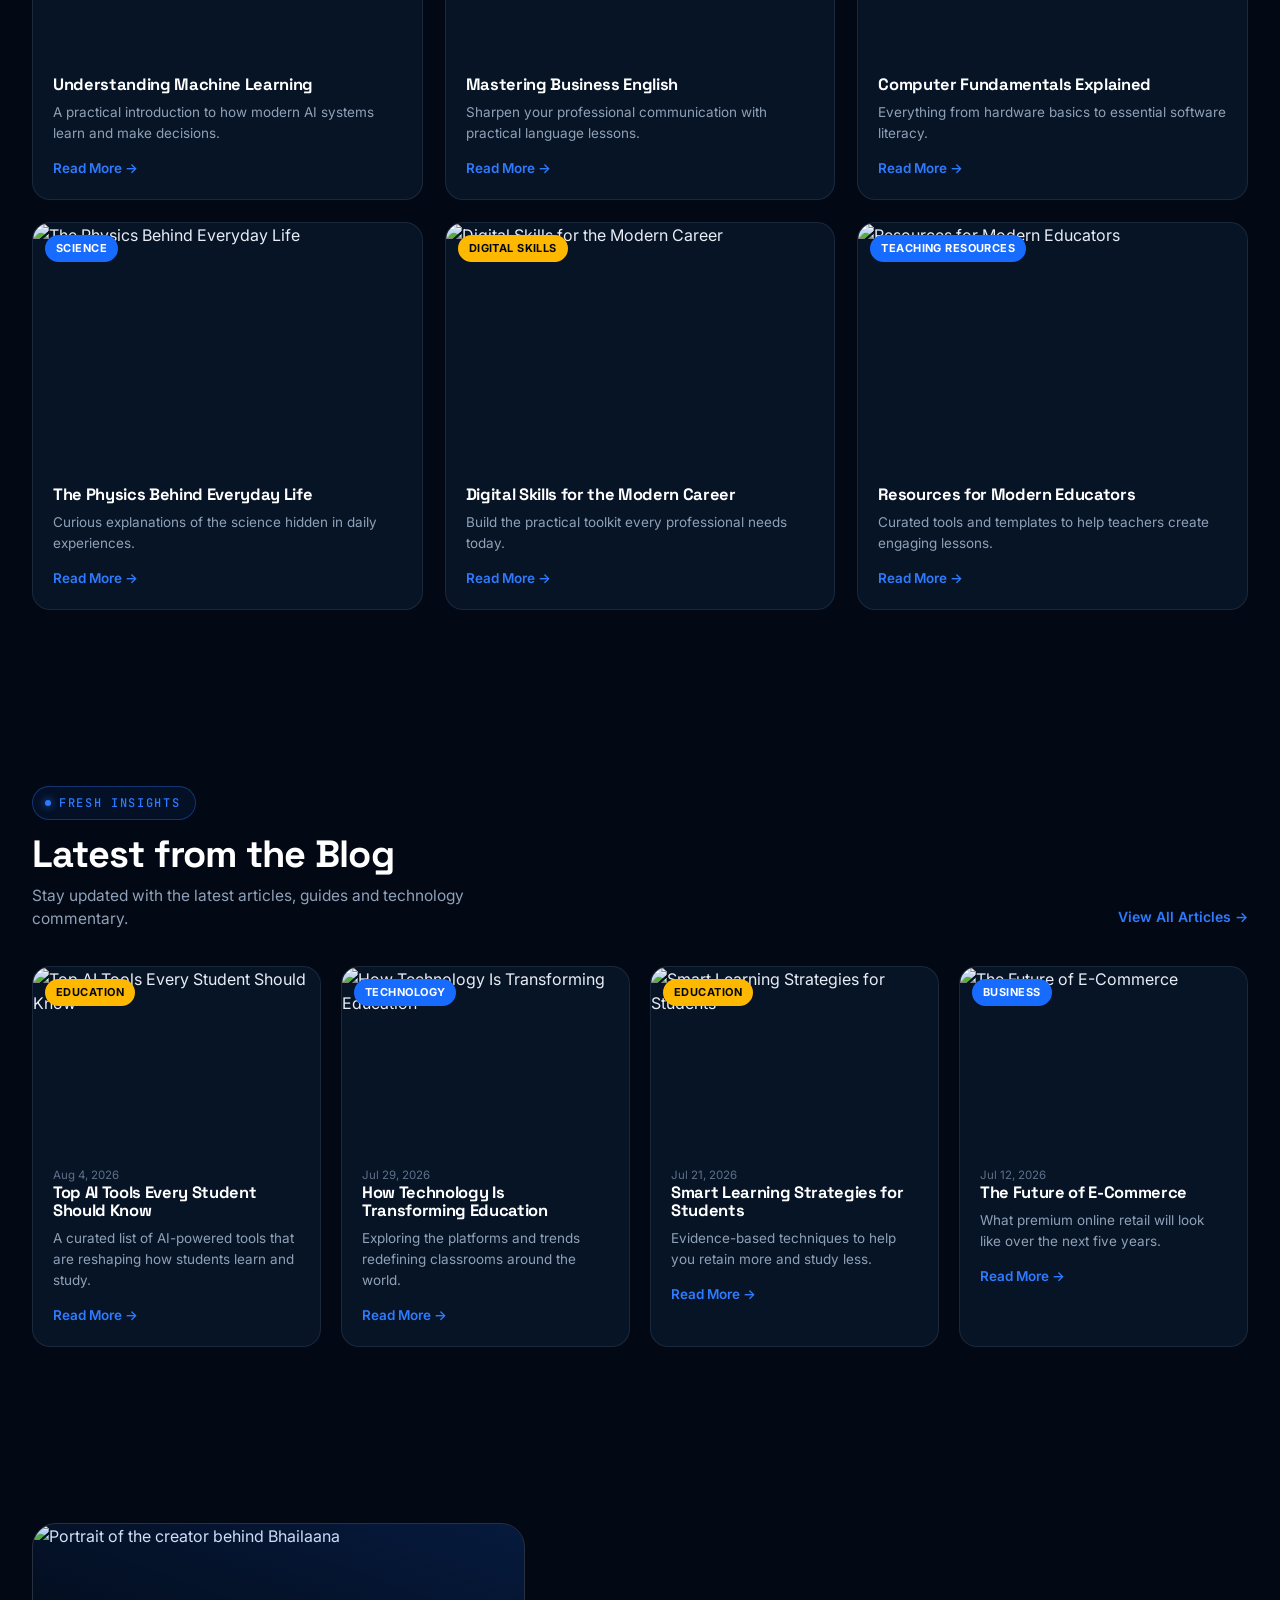
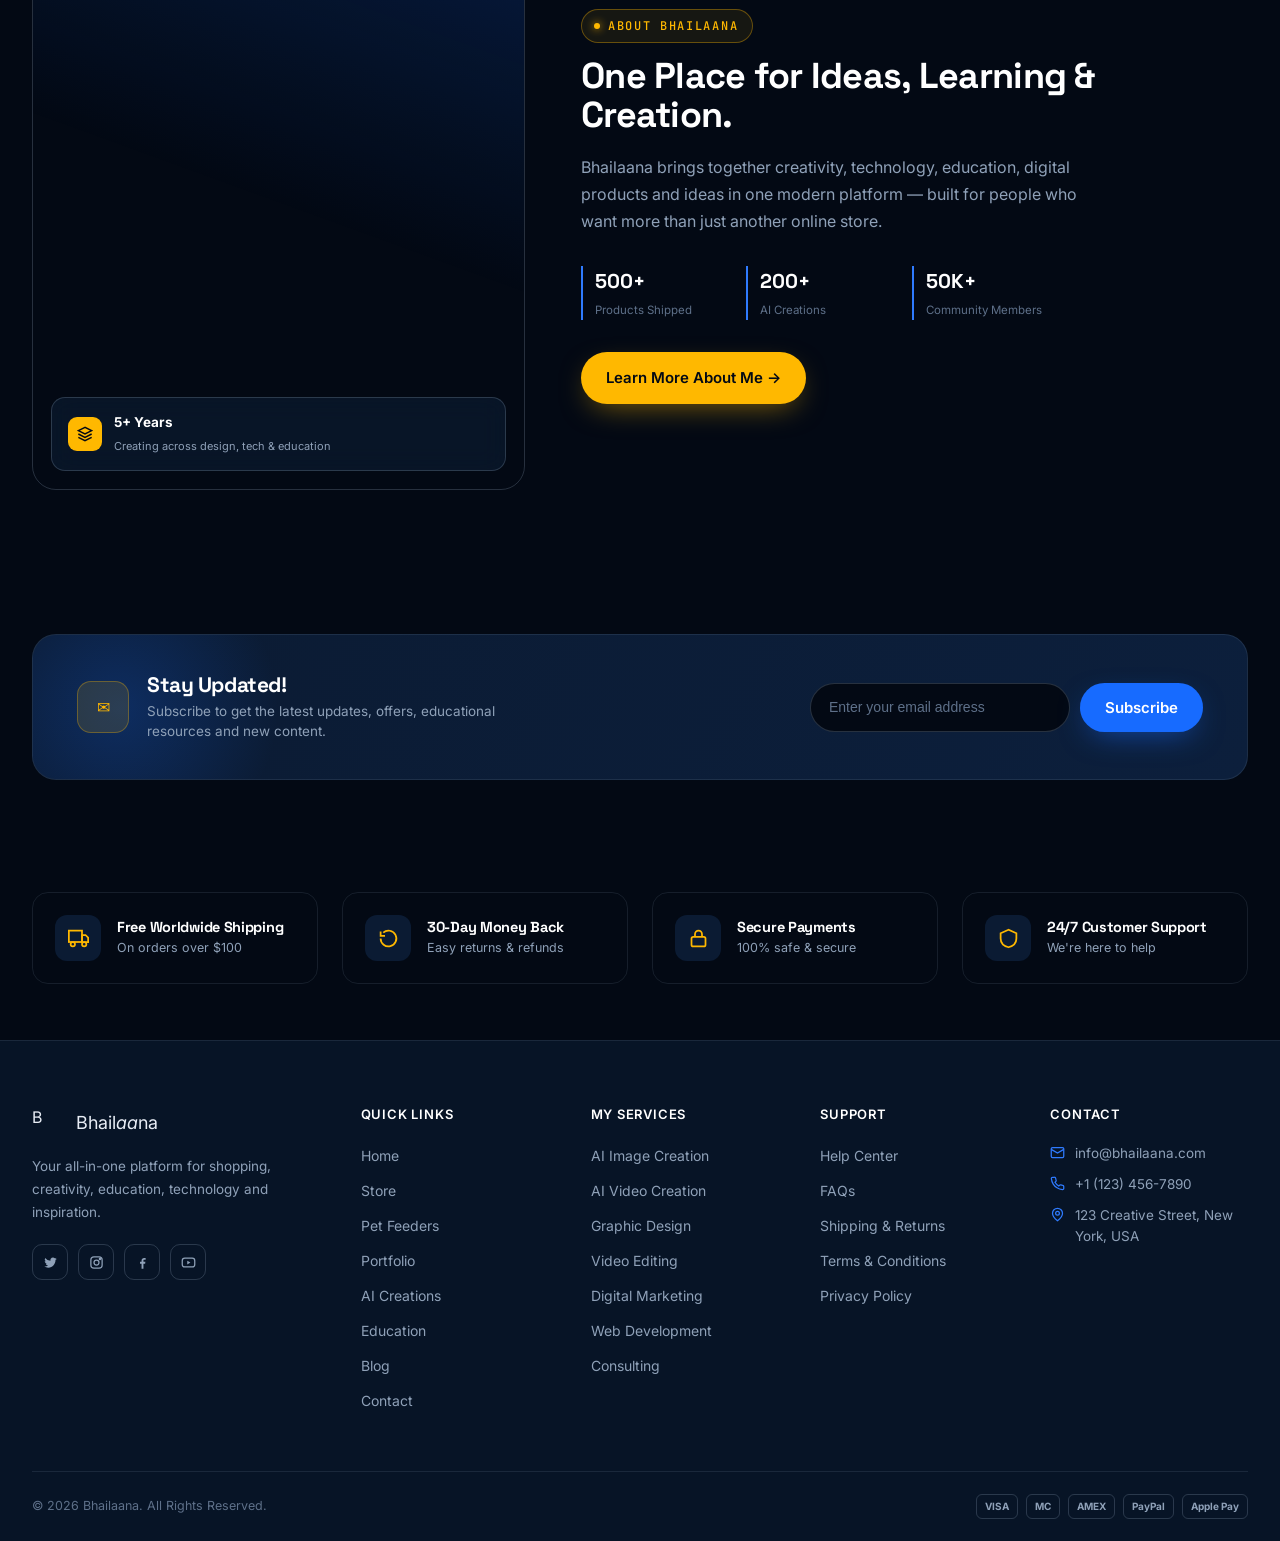
==== commit 28a8d8a5: "Merge remote main (Facebook Pixel, pet-feeders page, review-page) with local Bhailaana updates # Con" ====
--- a/index.html
+++ b/index.html
@@ -3,6 +3,25 @@
 <head>
 <meta charset="UTF-8">
 <meta name="viewport" content="width=device-width, initial-scale=1.0">
+
+  <!-- Meta Pixel Code -->
+<script>
+!function(f,b,e,v,n,t,s)
+{if(f.fbq)return;n=f.fbq=function(){n.callMethod?
+n.callMethod.apply(n,arguments):n.queue.push(arguments)};
+if(!f._fbq)f._fbq=n;n.push=n;n.loaded=!0;n.version='2.0';
+n.queue=[];t=b.createElement(e);t.async=!0;
+t.src=v;s=b.getElementsByTagName(e)[0];
+s.parentNode.insertBefore(t,s)}(window, document,'script',
+'https://connect.facebook.net/en_US/fbevents.js');
+fbq('init', '1821752792141206');
+fbq('track', 'PageView');
+</script>
+<noscript><img height="1" width="1" style="display:none"
+src="https://www.facebook.com/tr?id=1821752792141206&ev=PageView&noscript=1"
+/></noscript>
+<!-- End Meta Pixel Code -->
+
 <title>Bhailaana — Discover. Shop. Create. Learn.</title>
 <meta name="description" content="Bhailaana — a premium digital ecosystem combining e-commerce, AI creations, education, portfolio and technology in one place.">
 <link rel="preconnect" href="https://fonts.googleapis.com">
